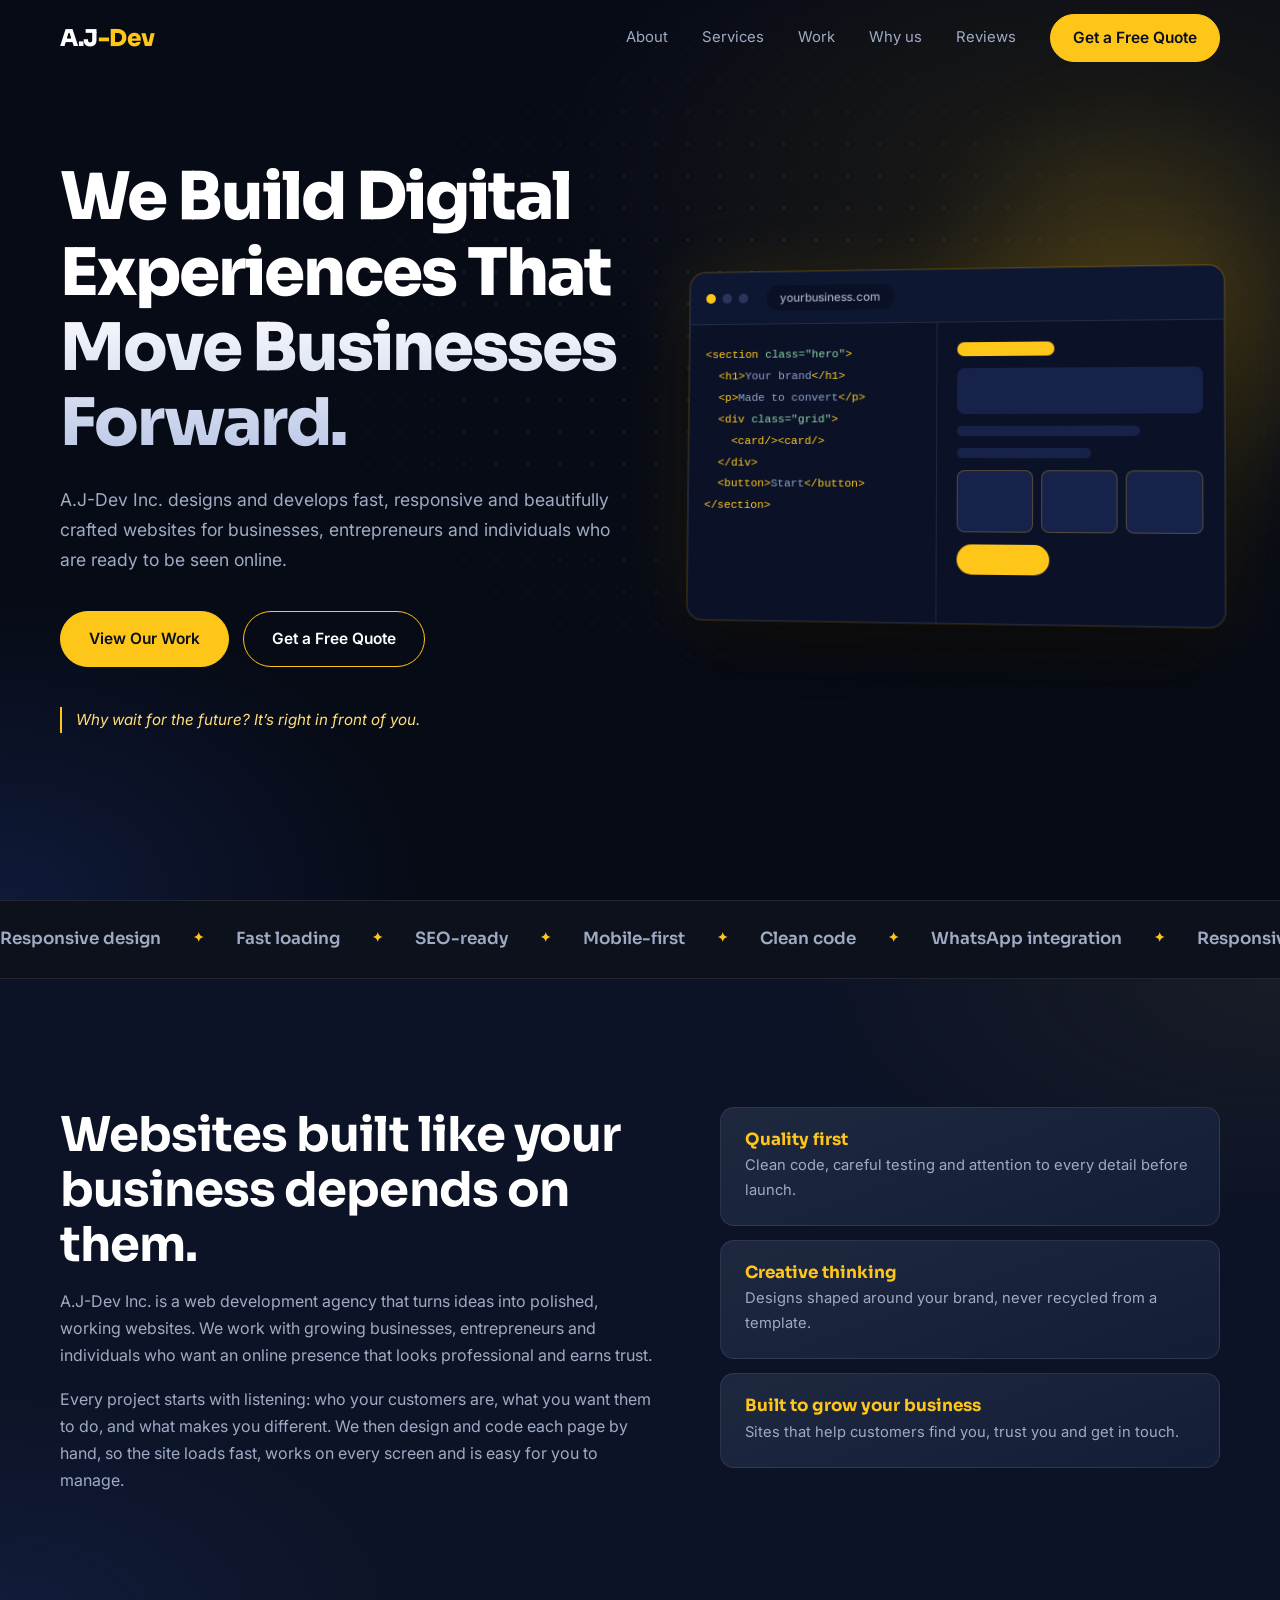
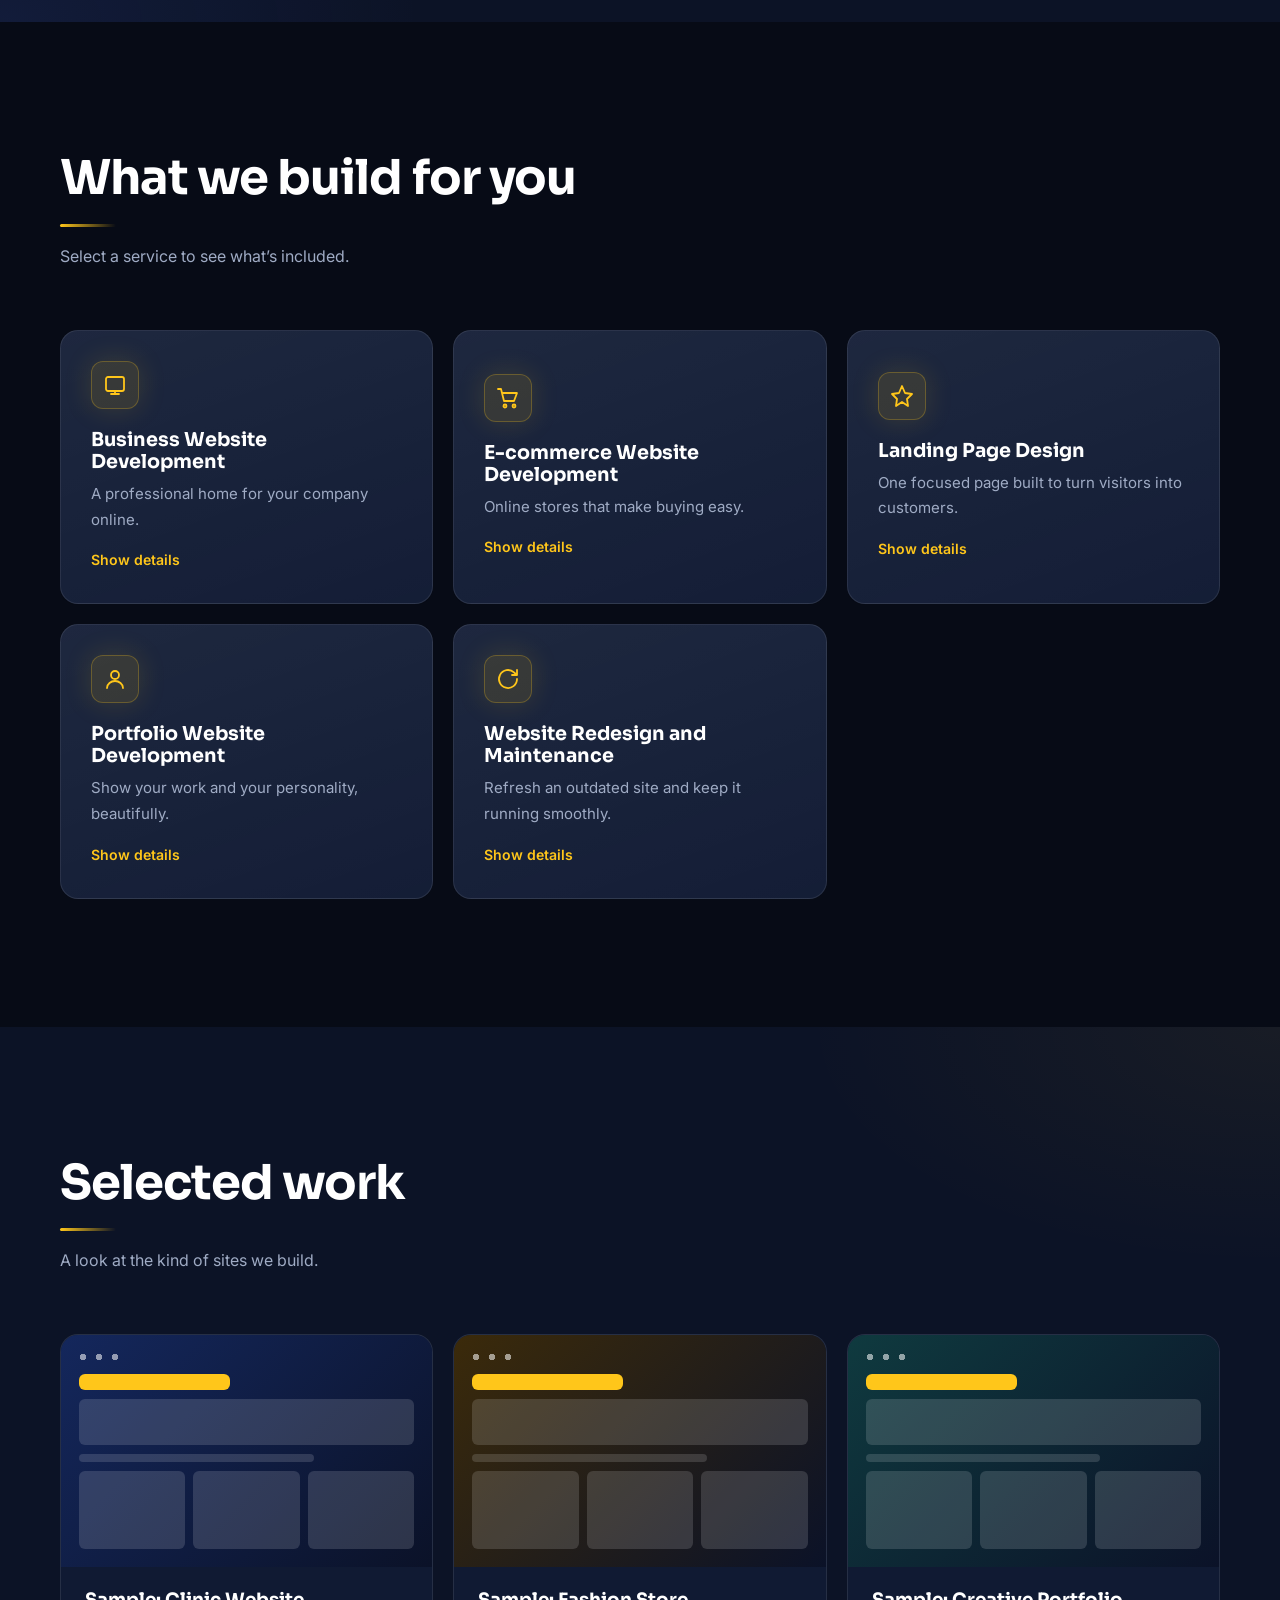
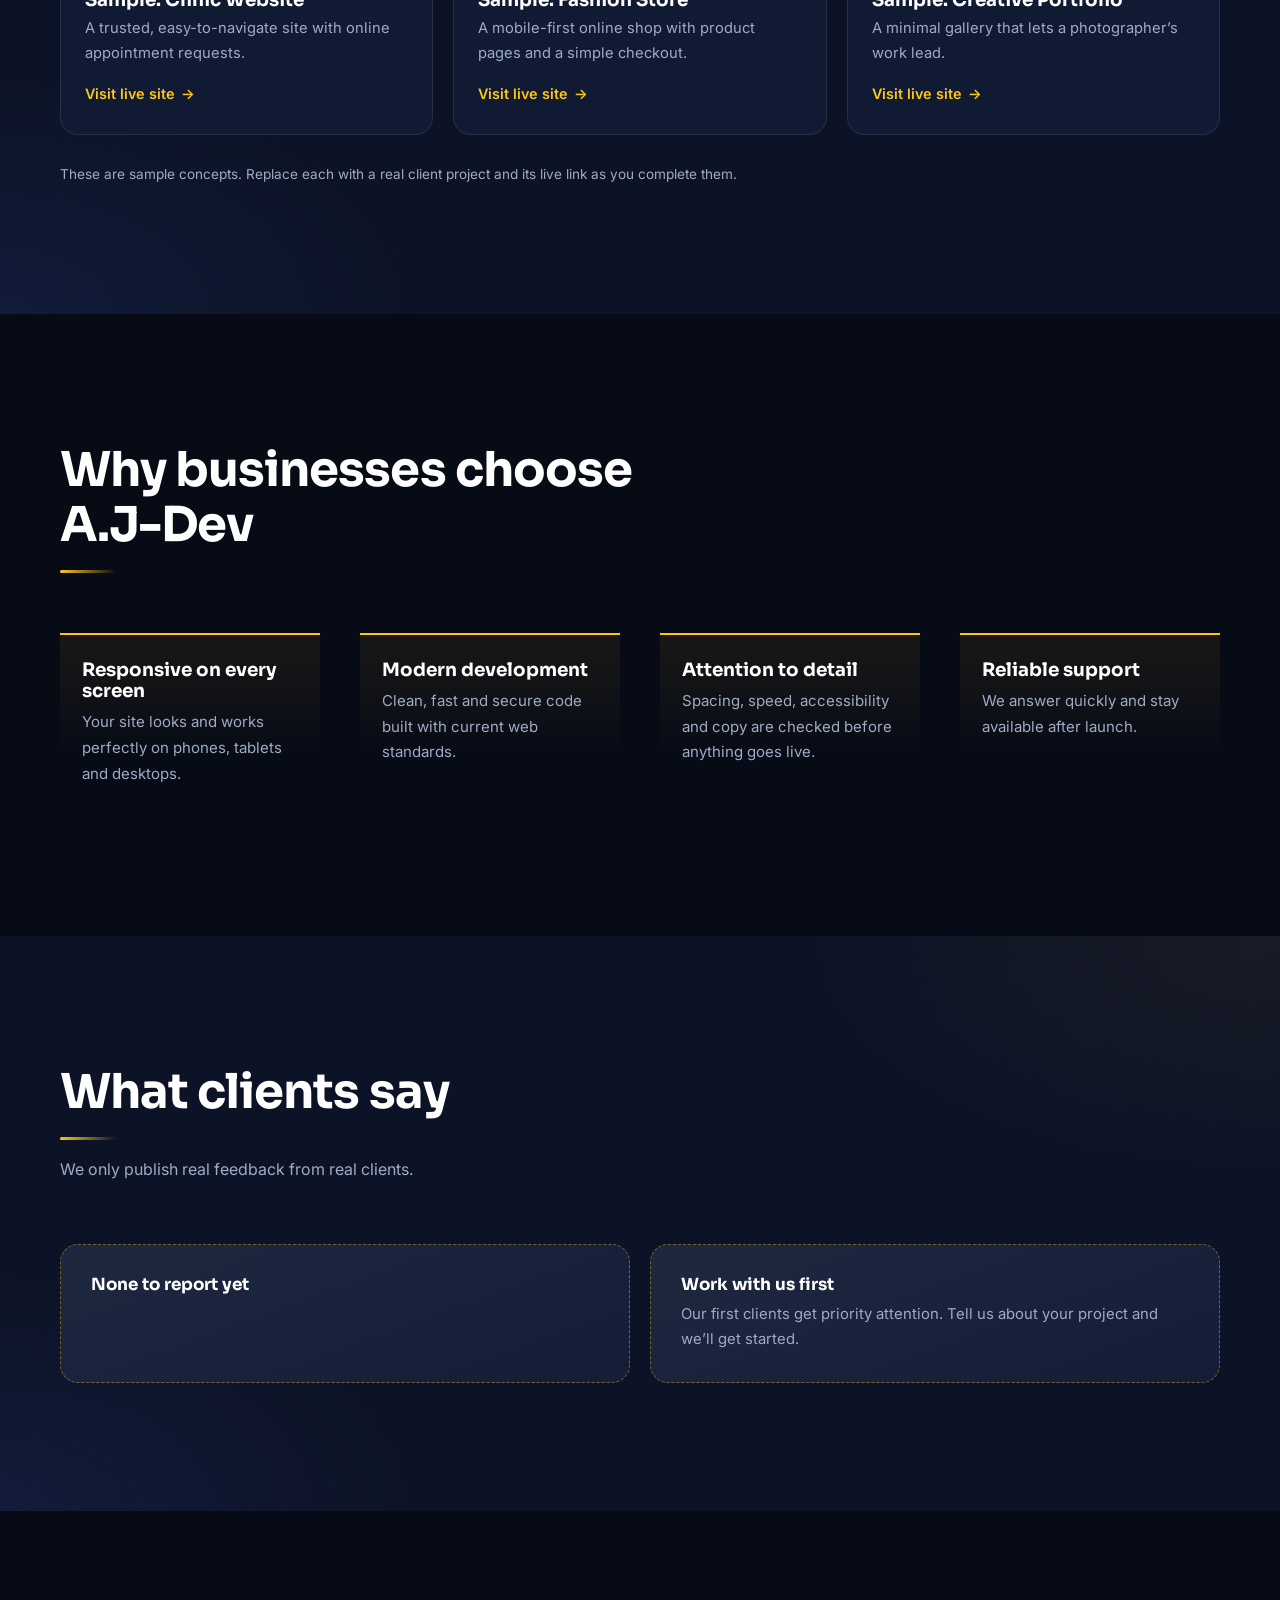
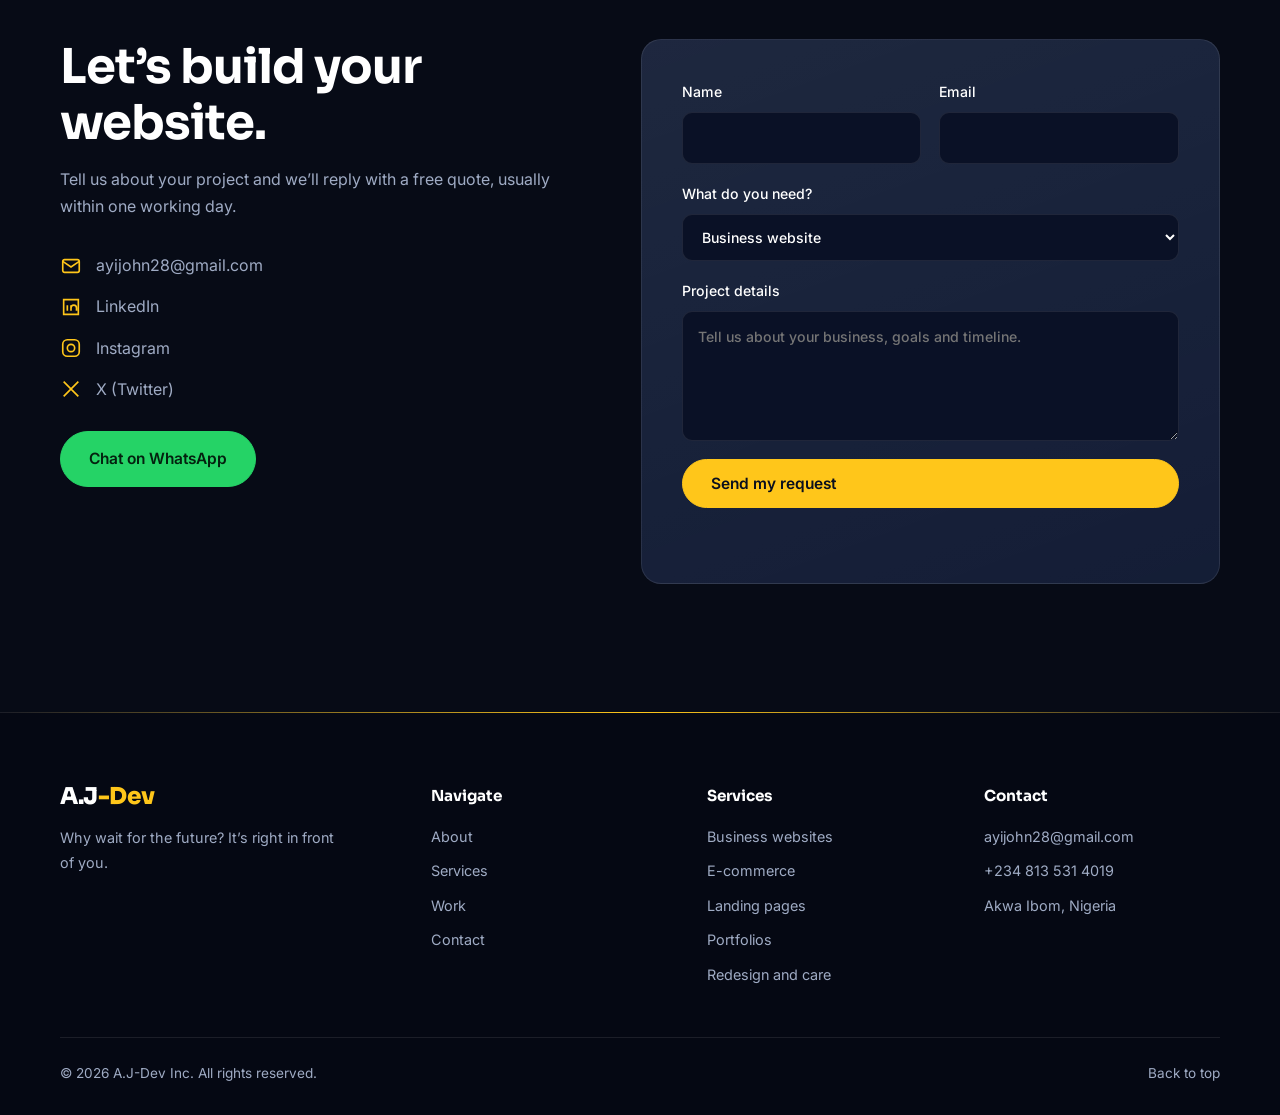
==== index.html @ 565b41f9 "Initial commit via Netlify [skip ci]" ====
<!DOCTYPE html>
<html lang="en">

<head>
  <meta charset="utf-8">
  <meta name="viewport" content="width=device-width, initial-scale=1, viewport-fit=cover">

  <!-- SEO -->
  <title>A.J-Dev Inc. | Web Development Agency for Businesses & Entrepreneurs</title>
  <meta name="description" content="A.J-Dev Inc. designs and builds responsive, fast and visually striking websites for businesses, entrepreneurs and individuals. Get a free quote today.">
  <meta name="keywords" content="web development agency, website design, e-commerce website, landing page, portfolio website, website redesign, Lagos, Nigeria">
  <meta property="og:title" content="A.J-Dev Inc. | Why wait for the future?">
  <meta property="og:description" content="Responsive, beautiful and functional websites that help businesses grow online.">
  <meta property="og:type" content="website">
  <meta name="theme-color" content="#070b16">

  <script type="application/ld+json">
  {
    "@context": "https://schema.org",
    "@type": "ProfessionalService",
    "name": "A.J-Dev Inc.",
    "description": "Web development agency building responsive websites for businesses, entrepreneurs and individuals.",
    "slogan": "Why wait for the future? It’s right in front of you."
  }
  </script>

  <!-- Fonts -->
  <link rel="preconnect" href="https://fonts.googleapis.com">
  <link rel="preconnect" href="https://fonts.gstatic.com" crossorigin>
  <link href="https://fonts.googleapis.com/css2?family=Sora:wght@400;600;700;800&family=Inter:wght@400;500;600&display=swap" rel="stylesheet">

  <!-- Your CSS file -->
  <link rel="stylesheet" href="style.css">
</head>

<body>

  <!-- ================= HEADER / NAVIGATION ================= -->
  <header id="top">
    <div class="wrap nav">
      <a href="#home" class="logo" aria-label="A.J-Dev home">A.J<span>-Dev</span></a>

      <button class="burger" id="burger" aria-label="Open menu" aria-expanded="false" aria-controls="links">
        <i></i><i></i><i></i>
      </button>

      <nav class="links" id="links" aria-label="Main">
        <a href="#about">About</a>
        <a href="#services">Services</a>
        <a href="#work">Work</a>
        <a href="#why">Why us</a>
        <a href="#reviews">Reviews</a>
        <a href="#contact" class="btn btn-gold">Get a Free Quote</a>
      </nav>
    </div>
  </header>

  <main>

    <!-- ================= HERO ================= -->
    <section class="hero" id="home">
      <div class="wrap">

        <div>
          <h1>We Build Digital Experiences That Move Businesses Forward.</h1>
          <p>A.J-Dev Inc. designs and develops fast, responsive and beautifully crafted websites for businesses, entrepreneurs and individuals who are ready to be seen online.</p>

          <div class="cta">
            <a href="#work" class="btn btn-gold">View Our Work</a>
            <a href="#contact" class="btn btn-line">Get a Free Quote</a>
          </div>

          <p class="motto">Why wait for the future? It’s right in front of you.</p>
        </div>

        <!-- Hero visual: browser window that "builds" a website -->
        <div class="win" aria-hidden="true">
          <div class="bar">
            <i></i><i></i><i></i>
            <b>yourbusiness.com</b>
          </div>

          <div class="panes">
            <div class="code">
              <div style="animation-delay:.4s"><span class="k">&lt;section</span> <span class="s">class="hero"</span><span class="k">&gt;</span></div>
              <div style="animation-delay:.9s">&nbsp;&nbsp;<span class="k">&lt;h1&gt;</span>Your brand<span class="k">&lt;/h1&gt;</span></div>
              <div style="animation-delay:1.4s">&nbsp;&nbsp;<span class="k">&lt;p&gt;</span>Made to convert<span class="k">&lt;/p&gt;</span></div>
              <div style="animation-delay:1.9s">&nbsp;&nbsp;<span class="k">&lt;div</span> <span class="s">class="grid"</span><span class="k">&gt;</span></div>
              <div style="animation-delay:2.4s">&nbsp;&nbsp;&nbsp;&nbsp;<span class="k">&lt;card/&gt;&lt;card/&gt;</span></div>
              <div style="animation-delay:2.9s">&nbsp;&nbsp;<span class="k">&lt;/div&gt;</span></div>
              <div style="animation-delay:3.4s">&nbsp;&nbsp;<span class="k">&lt;button&gt;</span>Start<span class="k">&lt;/button&gt;</span></div>
              <div style="animation-delay:3.9s"><span class="k">&lt;/section&gt;</span></div>
            </div>

            <div class="prev">
              <div class="p1" style="animation-delay:.9s"></div>
              <div class="p2" style="animation-delay:1.4s"></div>
              <div class="p3" style="animation-delay:1.9s"></div>
              <div class="p4" style="animation-delay:1.9s"></div>
              <div class="p5" style="animation-delay:2.9s"><span></span><span></span><span></span></div>
              <div class="p6" style="animation-delay:3.4s"></div>
            </div>
          </div>
        </div>

      </div>
    </section>

        <!-- ================= SCROLLING STRIP ================= -->
    <div class="strip" aria-hidden="true">
      <div class="strip-track">
        <span>Responsive design</span>
        <span>Fast loading</span>
        <span>SEO-ready</span>
        <span>Mobile-first</span>
        <span>Clean code</span>
        <span>WhatsApp integration</span>
        <!-- Same list again so the loop is seamless -->
        <span>Responsive design</span>
        <span>Fast loading</span>
        <span>SEO-ready</span>
        <span>Mobile-first</span>
        <span>Clean code</span>
        <span>WhatsApp integration</span>
      </div>
    </div>

    <!-- ================= ABOUT ================= -->
    <section class="alt" id="about">
      <div class="wrap about">

        <div class="fade">
          <h2>Websites built like your business depends on them.</h2>
          <p class="lead">A.J-Dev Inc. is a web development agency that turns ideas into polished, working websites. We work with growing businesses, entrepreneurs and individuals who want an online presence that looks professional and earns trust.</p>
          <p>Every project starts with listening: who your customers are, what you want them to do, and what makes you different. We then design and code each page by hand, so the site loads fast, works on every screen and is easy for you to manage.</p>
        </div>

        <div class="vals fade">
          <div class="val">
            <h3>Quality first</h3>
            <p>Clean code, careful testing and attention to every detail before launch.</p>
          </div>
          <div class="val">
            <h3>Creative thinking</h3>
            <p>Designs shaped around your brand, never recycled from a template.</p>
          </div>
          <div class="val">
            <h3>Built to grow your business</h3>
            <p>Sites that help customers find you, trust you and get in touch.</p>
          </div>
        </div>

      </div>
    </section>

    <!-- ================= SERVICES ================= -->
    <section id="services">
      <div class="wrap">

        <div class="head fade">
          <h2>What we build for you</h2>
          <p class="lead">Select a service to see what’s included.</p>
        </div>

        <div class="grid">

          <!-- Service 1 -->
          <button class="svc fade" aria-expanded="false">
            <div class="ico"><svg viewBox="0 0 24 24"><rect x="3" y="4" width="18" height="14" rx="2"/><path d="M8 21h8M12 18v3"/></svg></div>
            <h3>Business Website Development</h3>
            <p>A professional home for your company online.</p>
            <div class="more"><div>
              <ul>
                <li>Custom multi-page design</li>
                <li>Mobile-first, fast loading</li>
                <li>Contact forms and WhatsApp links</li>
                <li>Basic SEO setup</li>
              </ul>
            </div></div>
            <span class="tog">Show details</span>
          </button>

          <!-- Service 2 -->
          <button class="svc fade" aria-expanded="false">
            <div class="ico"><svg viewBox="0 0 24 24"><circle cx="9" cy="20" r="1.5"/><circle cx="18" cy="20" r="1.5"/><path d="M2 3h3l3 12h10l3-8H6"/></svg></div>
            <h3>E-commerce Website Development</h3>
            <p>Online stores that make buying easy.</p>
            <div class="more"><div>
              <ul>
                <li>Product catalogue and cart</li>
                <li>Secure online payments</li>
                <li>Order and stock management</li>
                <li>Built for phones first</li>
              </ul>
            </div></div>
            <span class="tog">Show details</span>
          </button>

          <!-- Service 3 -->
          <button class="svc fade" aria-expanded="false">
            <div class="ico"><svg viewBox="0 0 24 24"><path d="M12 2l3 7 7 1-5 5 1 7-6-4-6 4 1-7-5-5 7-1z"/></svg></div>
            <h3>Landing Page Design</h3>
            <p>One focused page built to turn visitors into customers.</p>
            <div class="more"><div>
              <ul>
                <li>Clear message and strong call to action</li>
                <li>Lead capture forms</li>
                <li>Quick turnaround</li>
                <li>Ideal for campaigns and launches</li>
              </ul>
            </div></div>
            <span class="tog">Show details</span>
          </button>

          <!-- Service 4 -->
          <button class="svc fade" aria-expanded="false">
            <div class="ico"><svg viewBox="0 0 24 24"><circle cx="12" cy="8" r="4"/><path d="M4 21c0-4 4-7 8-7s8 3 8 7"/></svg></div>
            <h3>Portfolio Website Development</h3>
            <p>Show your work and your personality, beautifully.</p>
            <div class="more"><div>
              <ul>
                <li>Project galleries and case studies</li>
                <li>Personal branding and style</li>
                <li>Great for creatives and professionals</li>
                <li>Easy to update</li>
              </ul>
            </div></div>
            <span class="tog">Show details</span>
          </button>

          <!-- Service 5 -->
          <button class="svc fade" aria-expanded="false">
            <div class="ico"><svg viewBox="0 0 24 24"><path d="M21 12a9 9 0 1 1-3-6.7L21 8M21 3v5h-5"/></svg></div>
            <h3>Website Redesign and Maintenance</h3>
            <p>Refresh an outdated site and keep it running smoothly.</p>
            <div class="more"><div>
              <ul>
                <li>Modern redesign of your current site</li>
                <li>Speed and security improvements</li>
                <li>Content updates and bug fixes</li>
                <li>Ongoing support plans</li>
              </ul>
            </div></div>
            <span class="tog">Show details</span>
          </button>

        </div>
      </div>
    </section>

    <!-- ================= PORTFOLIO ================= -->
    <section class="alt" id="work">
      <div class="wrap">

        <div class="head fade">
          <h2>Selected work</h2>
          <p class="lead">A look at the kind of sites we build.</p>
        </div>

        <div class="grid">

          <!-- Project 1: replace # with the live website link -->
          <a class="proj fade" href="#" target="_blank" rel="noopener">
            <div class="shot s1"><i class="t"></i><i class="h"></i><i class="l"></i><div class="r"><i></i><i></i><i></i></div></div>
            <div class="info">
              <h3>Sample: Clinic Website</h3>
              <p>A trusted, easy-to-navigate site with online appointment requests.</p>
              <span class="visit">Visit live site <span>→</span></span>
            </div>
          </a>

          <!-- Project 2 -->
          <a class="proj fade" href="#" target="_blank" rel="noopener">
            <div class="shot s2"><i class="t"></i><i class="h"></i><i class="l"></i><div class="r"><i></i><i></i><i></i></div></div>
            <div class="info">
              <h3>Sample: Fashion Store</h3>
              <p>A mobile-first online shop with product pages and a simple checkout.</p>
              <span class="visit">Visit live site <span>→</span></span>
            </div>
          </a>

          <!-- Project 3 -->
          <a class="proj fade" href="#" target="_blank" rel="noopener">
            <div class="shot s3"><i class="t"></i><i class="h"></i><i class="l"></i><div class="r"><i></i><i></i><i></i></div></div>
            <div class="info">
              <h3>Sample: Creative Portfolio</h3>
              <p>A minimal gallery that lets a photographer’s work lead.</p>
              <span class="visit">Visit live site <span>→</span></span>
            </div>
          </a>

        </div>

        <p class="note fade">These are sample concepts. Replace each with a real client project and its live link as you complete them.</p>
      </div>
    </section>

    <!-- ================= WHY CHOOSE US ================= -->
    <section id="why">
      <div class="wrap">

        <div class="head fade">
          <h2>Why businesses choose A.J-Dev</h2>
        </div>

        <div class="why">
          <div class="fade">
            <h3>Responsive on every screen</h3>
            <p>Your site looks and works perfectly on phones, tablets and desktops.</p>
          </div>
          <div class="fade">
            <h3>Modern development</h3>
            <p>Clean, fast and secure code built with current web standards.</p>
          </div>
          <div class="fade">
            <h3>Attention to detail</h3>
            <p>Spacing, speed, accessibility and copy are checked before anything goes live.</p>
          </div>
          <div class="fade">
            <h3>Reliable support</h3>
            <p>We answer quickly and stay available after launch.</p>
          </div>
        </div>

      </div>
    </section>

    <!-- ================= TESTIMONIALS ================= -->
    <section class="alt" id="reviews">
      <div class="wrap">

        <div class="head fade">
          <h2>What clients say</h2>
          <p class="lead">We only publish real feedback from real clients.</p>
        </div>

        <div class="grid">
          <!-- Replace these with real reviews when you have them -->
          <div class="rev fade">
            <h3>None to report yet</h3>
            <p></p>
          </div>
          <div class="rev fade">
            <h3>Work with us first</h3>
            <p>Our first clients get priority attention. Tell us about your project and we’ll get started.</p>
          </div>
        </div>

      </div>
    </section>

    <!-- ================= CONTACT ================= -->
    <section id="contact">
      <div class="wrap contact">

        <div class="fade">
          <h2>Let’s build your website.</h2>
          <p class="lead">Tell us about your project and we’ll reply with a free quote, usually within one working day.</p>

          <div class="ways">
            <a class="way" id="mailLink" href="#">
              <svg viewBox="0 0 24 24"><rect x="3" y="5" width="18" height="14" rx="2"/><path d="M3 7l9 6 9-6"/></svg>
              <span id="mailText"></span>
            </a>
            <!-- Replace each # with your real social media link -->
            <a class="way" href="#">
              <svg viewBox="0 0 24 24"><path d="M4 4h16v16H4zM8 10v6M8 7v.01M12 16v-6M12 13a3 3 0 0 1 6 0v3"/></svg>
              LinkedIn
            </a>
            <a class="way" href="#">
              <svg viewBox="0 0 24 24"><rect x="3" y="3" width="18" height="18" rx="5"/><circle cx="12" cy="12" r="4"/></svg>
              Instagram
            </a>
            <a class="way" href="#">
              <svg viewBox="0 0 24 24"><path d="M4 4l16 16M20 4L4 20"/></svg>
              X (Twitter)
            </a>
          </div>

          <a class="btn wa" id="waBtn" href="#" target="_blank" rel="noopener">Chat on WhatsApp</a>
        </div>

        <form id="form" class="fade" novalidate>
          <div class="two">
            <label>Name
              <input name="name" required autocomplete="name">
            </label>
            <label>Email
              <input name="email" type="email" required autocomplete="email">
            </label>
          </div>

          <label>What do you need?
            <select name="service">
              <option>Business website</option>
              <option>E-commerce website</option>
              <option>Landing page</option>
              <option>Portfolio website</option>
              <option>Redesign or maintenance</option>
              <option>Not sure yet</option>
            </select>
          </label>

          <label>Project details
            <textarea name="msg" required placeholder="Tell us about your business, goals and timeline."></textarea>
          </label>

          <!-- Hidden spam trap: leave empty -->
          <input class="hp" name="website" tabindex="-1" autocomplete="off" aria-hidden="true">

          <button class="btn btn-gold" type="submit">Send my request</button>
          <p class="fmsg" id="fmsg" role="status"></p>
        </form>

      </div>
    </section>

  </main>

  <!-- ================= FOOTER ================= -->
  <footer>
    <div class="wrap">
      <div class="fgrid">

        <div>
          <a href="#home" class="logo">A.J<span>-Dev</span></a>
          <p class="foot-tag">Why wait for the future? It’s right in front of you.</p>
        </div>

        <div>
          <h4>Navigate</h4>
          <ul>
            <li><a href="#about">About</a></li>
            <li><a href="#services">Services</a></li>
            <li><a href="#work">Work</a></li>
            <li><a href="#contact">Contact</a></li>
          </ul>
        </div>

        <div>
          <h4>Services</h4>
          <ul>
            <li>Business websites</li>
            <li>E-commerce</li>
            <li>Landing pages</li>
            <li>Portfolios</li>
            <li>Redesign and care</li>
          </ul>
        </div>

        <div>
          <h4>Contact</h4>
          <ul>
            <li id="fMail"></li>
            <li id="fPhone"></li>
            <li>Akwa Ibom, Nigeria</li>
          </ul>
        </div>

      </div>

      <div class="copy">
        <span>© <span id="yr">2026</span> A.J-Dev Inc. All rights reserved.</span>
        <a href="#top">Back to top</a>
      </div>
    </div>
  </footer>

  <!-- Your JavaScript file -->
  <script src="script.js"></script>
</body>

</html>
---- style.css ----
/* =====================================================
   A.J-DEV INC. STYLESHEET
   Sections (use Ctrl+F to jump to any of them):
   1. Variables (colors)
   2. Reset and base
   3. Layout helpers
   4. Buttons
   5. Header and navigation
   6. Hero
   7. About
   8. Services
   9. Portfolio
   10. Why choose us
   11. Testimonials
   12. Contact and form
   13. Footer
   14. Scroll fade animation
   15. Responsive (tablet and mobile)
   16. Reduced motion
   ===================================================== */


/* =====================================================
   1. VARIABLES (change colors here)
   ===================================================== */
:root {
  --bg: #070b16;
  --bg2: #0c1326;
  --card: #101a33;
  --line: rgba(255, 255, 255, 0.09);
  --text: #ffffff;
  --muted: #9fabc4;
  --gold: #ffc61a;
  --gold2: #ffdf7a;
  color-scheme: dark;
  box-sizing: border-box;
  padding-top: env(safe-area-inset-top, 0px);
  padding-bottom: env(safe-area-inset-bottom, 0px);
}


/* =====================================================
   2. RESET AND BASE
   ===================================================== */
*,
*::before,
*::after {
  box-sizing: inherit;
  margin: 0;
  padding: 0;
}

html {
  scroll-behavior: smooth;
  scroll-padding-top: calc(84px + env(safe-area-inset-top, 0px));
}

body {
  background: var(--bg);
  color: var(--text);
  font-family: Inter, system-ui, -apple-system, "Segoe UI", sans-serif;
  line-height: 1.7;
  overflow-x: hidden;
}

body::before {
  content: "";
  position: fixed;
  inset: 0 0 auto;
  height: env(safe-area-inset-top, 0px);
  background: rgba(7, 11, 22, 0.9);
  z-index: 60;
}

h1,
h2,
h3,
.logo {
  font-family: Sora, Inter, system-ui, sans-serif;
  line-height: 1.15;
}

a {
  color: inherit;
  text-decoration: none;
}

img,
svg {
  max-width: 100%;
}

:focus-visible {
  outline: 2px solid var(--gold);
  outline-offset: 3px;
  border-radius: 6px;
}


/* =====================================================
   3. LAYOUT HELPERS
   ===================================================== */
.wrap {
  width: min(1160px, 100% - 40px);
  margin-inline: auto;
}

section {
  padding: clamp(72px, 10vw, 130px) 0;
}

.alt {
  background: var(--bg2);
}

h2 {
  font-size: clamp(1.9rem, 4vw, 3rem);
  font-weight: 700;
  max-width: 18ch;
  letter-spacing: -0.02em;
}

.lead {
  color: var(--muted);
  max-width: 60ch;
  margin-top: 16px;
}

.head {
  margin-bottom: clamp(36px, 5vw, 60px);
}

.grid {
  display: grid;
  grid-template-columns: repeat(auto-fit, minmax(min(100%, 300px), 1fr));
  gap: 20px;
}
.note {
  margin-top: 28px;
  color: var(--muted);
  font-size: 0.85rem;
}


/* =====================================================
   4. BUTTONS
   ===================================================== */
.btn {
  display: inline-flex;
  align-items: center;
  gap: 8px;
  padding: 14px 28px;
  border-radius: 999px;
  font-weight: 600;
  font-size: 0.97rem;
  border: 1.5px solid var(--gold);
  cursor: pointer;
  font-family: inherit;
  transition: transform 0.25s, box-shadow 0.25s, background 0.25s, color 0.25s;
}

.btn-gold {
  background: var(--gold);
  color: #0a0f1e;
}

.btn-gold:hover {
  transform: translateY(-3px);
  box-shadow: 0 10px 30px rgba(255, 198, 26, 0.28);
}

.btn-line {
  background: transparent;
  color: var(--text);
}

.btn-line:hover {
  background: rgba(255, 198, 26, 0.1);
  transform: translateY(-3px);
}


/* =====================================================
   5. HEADER AND NAVIGATION
   ===================================================== */
header {
  position: fixed;
  top: env(safe-area-inset-top, 0px);
  left: 0;
  right: 0;
  z-index: 50;
  transition: background 0.3s, border-color 0.3s;
  border-bottom: 1px solid transparent;
}

header.scrolled {
  background: rgba(7, 11, 22, 0.9);
  backdrop-filter: blur(14px);
  border-color: var(--line);
}

.nav {
  display: flex;
  align-items: center;
  justify-content: space-between;
  height: 76px;
}

.logo {
  font-weight: 800;
  font-size: 1.45rem;
  letter-spacing: -0.02em;
}

.logo span {
  color: var(--gold);
}

.links {
  display: flex;
  gap: 34px;
  align-items: center;
}

.links a:not(.btn) {
  color: var(--muted);
  font-size: 0.93rem;
  position: relative;
  transition: color 0.2s;
}

.links a:not(.btn)::after {
  content: "";
  position: absolute;
  left: 0;
  bottom: -6px;
  height: 2px;
  width: 0;
  background: var(--gold);
  transition: width 0.3s;
}

.links a:not(.btn):hover {
  color: var(--text);
}

.links a:not(.btn):hover::after {
  width: 100%;
}

.links .btn {
  padding: 10px 22px;
}

/* Mobile menu button (hidden on desktop) */
.burger {
  display: none;
  background: none;
  border: 0;
  width: 44px;
  height: 44px;
  cursor: pointer;
}

.burger i {
  display: block;
  height: 2px;
  width: 24px;
  background: var(--text);
  margin: 6px auto;
  transition: transform 0.3s, opacity 0.3s;
}

.burger[aria-expanded="true"] i:nth-child(1) {
  transform: translateY(8px) rotate(45deg);
}

.burger[aria-expanded="true"] i:nth-child(2) {
  opacity: 0;
}

.burger[aria-expanded="true"] i:nth-child(3) {
  transform: translateY(-8px) rotate(-45deg);
}


/* =====================================================
   6. HERO
   ===================================================== */
.hero {
  min-height: 100svh;
  display: flex;
  align-items: center;
  padding-top: 120px;
  background:
    radial-gradient(900px 500px at 85% 20%, rgba(255, 198, 26, 0.09), transparent 60%),
    radial-gradient(700px 500px at 0% 100%, rgba(40, 70, 160, 0.25), transparent 60%);
}

.hero .wrap {
  display: grid;
  grid-template-columns: 1.05fr 1fr;
  gap: 56px;
  align-items: center;
}

.hero h1 {
  font-size: clamp(2.3rem, 5.4vw, 4.1rem);
  font-weight: 800;
  letter-spacing: -0.03em;
}

.hero p {
  color: var(--muted);
  font-size: 1.1rem;
  margin: 24px 0 36px;
  max-width: 50ch;
}

.cta {
  display: flex;
  gap: 14px;
  flex-wrap: wrap;
}

.hero .motto {
  margin: 40px 0 0;
  color: var(--gold2);
  font-style: italic;
  font-size: 0.95rem;
  border-left: 2px solid var(--gold);
  padding-left: 14px;
}

/* Hero visual: browser window */
.win {
  background: #0b1228;
  border: 1px solid var(--line);
  border-radius: 16px;
  box-shadow:
    0 40px 80px rgba(0, 0, 0, 0.5),
    0 0 0 1px rgba(255, 198, 26, 0.06);
  overflow: hidden;
  transform: perspective(1200px) rotateY(-6deg) rotateX(2deg);
  transition: transform 0.6s;
}

.win:hover {
  transform: perspective(1200px) rotateY(0) rotateX(0);
}

.bar {
  display: flex;
  gap: 7px;
  align-items: center;
  padding: 13px 16px;
  border-bottom: 1px solid var(--line);
  background: #0e1731;
}

.bar i {
  width: 10px;
  height: 10px;
  border-radius: 50%;
  background: #2a3558;
}

.bar i:first-child {
  background: var(--gold);
}

.bar b {
  margin-left: 12px;
  font-weight: 500;
  font-size: 0.74rem;
  color: var(--muted);
  background: #0a1126;
  padding: 3px 14px;
  border-radius: 999px;
}

.panes {
  display: grid;
  grid-template-columns: 1fr 1.1fr;
  min-height: 300px;
}

/* Left pane: code lines */
.code {
  padding: 20px 16px;
  font: 0.72rem/1.9 ui-monospace, Menlo, Consolas, monospace;
  color: #8ea0c8;
  border-right: 1px solid var(--line);
}

.code div {
  opacity: 0;
  transform: translateX(-8px);
  animation: in 0.5s forwards;
  white-space: nowrap;
}

.code .k {
  color: var(--gold);
}

.code .s {
  color: #8fd3a6;
}

/* Right pane: the website being "built" */
.prev {
  padding: 20px;
  display: flex;
  flex-direction: column;
  gap: 12px;
}

.prev div {
  border-radius: 8px;
  background: #16224a;
  opacity: 0;
  transform: translateY(10px);
  animation: in 0.6s forwards;
}

.p1 {
  height: 14px;
  width: 40%;
  background: var(--gold) !important;
}

.p2 {
  height: 46px;
}

.p3 {
  height: 10px;
  width: 75%;
}

.p4 {
  height: 10px;
  width: 55%;
}

.p5 {
  display: grid;
  grid-template-columns: 1fr 1fr 1fr;
  gap: 8px;
  background: none !important;
  height: 62px;
}

.p5 span {
  background: #16224a;
  border-radius: 8px;
  border: 1px solid rgba(255, 198, 26, 0.25);
}

.p6 {
  height: 30px;
  width: 38%;
  background: var(--gold) !important;
  border-radius: 999px !important;
}

@keyframes in {
  to {
    opacity: 1;
    transform: none;
  }
}


/* =====================================================
   7. ABOUT
   ===================================================== */
.about {
  display: grid;
  grid-template-columns: 1.2fr 1fr;
  gap: 60px;
  align-items: start;
}

.about p {
  color: var(--muted);
}

.about p + p {
  margin-top: 16px;
}

.vals {
  display: grid;
  gap: 14px;
}

.val {
  border: 1px solid var(--line);
  border-radius: 14px;
  padding: 22px 24px;
  background: var(--card);
  transition: border-color 0.3s, transform 0.3s;
}

.val:hover {
  border-color: rgba(255, 198, 26, 0.5);
  transform: translateX(6px);
}

.val h3 {
  font-size: 1.05rem;
  margin-bottom: 4px;
  color: var(--gold);
}

.val p {
  font-size: 0.92rem;
}


/* =====================================================
   8. SERVICES
   ===================================================== */
.svc {
  background: var(--card);
  border: 1px solid var(--line);
  border-radius: 18px;
  padding: 30px;
  cursor: pointer;
  text-align: left;
  color: inherit;
  font: inherit;
  transition: border-color 0.3s, transform 0.3s, box-shadow 0.3s;
}

.svc:hover {
  transform: translateY(-6px);
  border-color: rgba(255, 198, 26, 0.55);
  box-shadow: 0 20px 50px rgba(0, 0, 0, 0.35);
}

.ico {
  width: 48px;
  height: 48px;
  border-radius: 12px;
  background: rgba(255, 198, 26, 0.12);
  display: grid;
  place-items: center;
  margin-bottom: 20px;
}

.ico svg {
  width: 24px;
  height: 24px;
  stroke: var(--gold);
  fill: none;
  stroke-width: 1.8;
  stroke-linecap: round;
  stroke-linejoin: round;
}

.svc h3 {
  font-size: 1.2rem;
  margin-bottom: 8px;
}

.svc p {
  color: var(--muted);
  font-size: 0.94rem;
}

/* Expandable details */
.more {
  display: grid;
  grid-template-rows: 0fr;
  transition: grid-template-rows 0.4s;
}

.more > div {
  overflow: hidden;
}

.more ul {
  list-style: none;
  margin-top: 16px;
  padding-top: 16px;
  border-top: 1px solid var(--line);
  color: var(--text);
  font-size: 0.9rem;
}

.more li {
  padding: 3px 0 3px 22px;
  position: relative;
}

.more li::before {
  content: "✓";
  position: absolute;
  left: 0;
  color: var(--gold);
}

.svc[aria-expanded="true"] .more {
  grid-template-rows: 1fr;
}

.tog {
  display: inline-block;
  margin-top: 16px;
  color: var(--gold);
  font-size: 0.88rem;
  font-weight: 600;
}


/* =====================================================
   9. PORTFOLIO
   ===================================================== */
.proj {
  position: relative;
  border-radius: 18px;
  overflow: hidden;
  border: 1px solid var(--line);
  background: var(--card);
  display: block;
  transition: transform 0.4s, border-color 0.3s;
}

.proj:hover {
  transform: translateY(-6px);
  border-color: rgba(255, 198, 26, 0.55);
}

/* Project preview picture (replace with an <img> when you have screenshots) */
.shot {
  aspect-ratio: 16 / 10;
  padding: 18px;
  display: flex;
  flex-direction: column;
  gap: 9px;
  transition: transform 0.6s;
}

.proj:hover .shot {
  transform: scale(1.04);
}

.shot i {
  display: block;
  border-radius: 6px;
  background: rgba(255, 255, 255, 0.14);
}

.shot .t {
  height: 16px;
  width: 45%;
  background: var(--gold);
}

.shot .h {
  height: 46px;
}

.shot .l {
  height: 8px;
  width: 70%;
}

.shot .r {
  display: grid;
  grid-template-columns: repeat(3, 1fr);
  gap: 8px;
  flex: 1;
}

.shot .r i {
  height: auto;
}

/* Preview background colors */
.s1 {
  background: linear-gradient(135deg, #14275c, #0b1228);
}

.s2 {
  background: linear-gradient(135deg, #3b2a0a, #0b1228);
}

.s3 {
  background: linear-gradient(135deg, #0f3a3f, #0b1228);
}

.info {
  padding: 22px 24px 26px;
}

.info h3 {
  font-size: 1.15rem;
}

.info p {
  color: var(--muted);
  font-size: 0.92rem;
  margin: 6px 0 14px;
}

.visit {
  color: var(--gold);
  font-weight: 600;
  font-size: 0.9rem;
  display: inline-flex;
  gap: 6px;
  transition: gap 0.25s;
}

.proj:hover .visit {
  gap: 12px;
}


/* =====================================================
   10. WHY CHOOSE US
   ===================================================== */
.why {
  display: grid;
  grid-template-columns: repeat(auto-fit, minmax(min(100%, 250px), 1fr));
  gap: 36px 40px;
}

.why > div {
  border-top: 2px solid var(--gold);
  padding-top: 20px;
}

.why h3 {
  font-size: 1.15rem;
  margin-bottom: 8px;
}

.why p {
  color: var(--muted);
  font-size: 0.94rem;
}


/* =====================================================
   11. TESTIMONIALS
   ===================================================== */
.rev {
  border: 1px dashed rgba(255, 198, 26, 0.4);
  border-radius: 18px;
  padding: 30px;
  background: rgba(255, 198, 26, 0.03);
}

.rev h3 {
  font-size: 1.05rem;
  margin-bottom: 8px;
}

.rev p {
  color: var(--muted);
  font-size: 0.93rem;
}


/* =====================================================
   12. CONTACT AND FORM
   ===================================================== */
.contact {
  display: grid;
  grid-template-columns: 1fr 1.15fr;
  gap: clamp(36px, 6vw, 80px);
}

.ways {
  margin-top: 32px;
  display: grid;
  gap: 14px;
}

.way {
  display: flex;
  gap: 14px;
  align-items: center;
  color: var(--muted);
  transition: color 0.2s;
}

.way:hover {
  color: var(--gold);
}

.way svg {
  width: 22px;
  height: 22px;
  stroke: var(--gold);
  fill: none;
  stroke-width: 1.8;
  flex: none;
}

.wa {
  margin-top: 28px;
  background: #25d366;
  border-color: #25d366;
  color: #04210f;
}

.wa:hover {
  transform: translateY(-3px);
  box-shadow: 0 10px 30px rgba(37, 211, 102, 0.3);
}

form {
  background: var(--card);
  border: 1px solid var(--line);
  border-radius: 20px;
  padding: clamp(24px, 4vw, 40px);
  display: grid;
  gap: 18px;
}

label {
  font-size: 0.88rem;
  font-weight: 500;
  display: grid;
  gap: 8px;
}

input,
select,
textarea {
  width: 100%;
  background: #0a1126;
  border: 1px solid var(--line);
  border-radius: 10px;
  padding: 13px 15px;
  color: var(--text);
  font: inherit;
  transition: border-color 0.2s, box-shadow 0.2s;
}

input:focus,
select:focus,
textarea:focus {
  outline: none;
  border-color: var(--gold);
  box-shadow: 0 0 0 3px rgba(255, 198, 26, 0.18);
}

textarea {
  min-height: 130px;
  resize: vertical;
}

.two {
  display: grid;
  grid-template-columns: 1fr 1fr;
  gap: 18px;
}

.fmsg {
  font-size: 0.88rem;
  color: var(--gold2);
  min-height: 1.2em;
}

/* Hidden spam trap field */
.hp {
  position: absolute;
  left: -9999px;
}


/* =====================================================
   13. FOOTER
   ===================================================== */
footer {
  border-top: 1px solid var(--line);
  padding: 70px 0 30px;
  background: #050813;
}

.fgrid {
  display: grid;
  grid-template-columns: 1.4fr 1fr 1fr 1fr;
  gap: 40px;
}

footer h4 {
  font-family: Sora, sans-serif;
  font-size: 0.95rem;
  margin-bottom: 16px;
}

footer ul {
  list-style: none;
  display: grid;
  gap: 10px;
}

footer li,
footer p {
  color: var(--muted);
  font-size: 0.9rem;
}

footer a:hover {
  color: var(--gold);
}

.foot-tag {
  margin-top: 14px;
  max-width: 32ch;
}

.copy {
  margin-top: 50px;
  padding-top: 24px;
  border-top: 1px solid var(--line);
  color: var(--muted);
  font-size: 0.85rem;
  display: flex;
  justify-content: space-between;
  gap: 12px;
  flex-wrap: wrap;
}


/* =====================================================
   14. SCROLL FADE ANIMATION
   .fade  = hidden below
   .on    = visible
   .up    = faded out above the screen
   ===================================================== */
.fade {
  opacity: 0;
  transform: translateY(34px);
  transition: opacity 0.8s ease, transform 0.8s ease;
}

.fade.on {
  opacity: 1;
  transform: none;
}

.fade.up {
  opacity: 0;
  transform: translateY(-26px);
}


/* =====================================================
   15. RESPONSIVE
   ===================================================== */

/* =====================================================
   15. RESPONSIVE
   ===================================================== */

/* Tablet and below */
@media (max-width: 900px) {

  section {
    padding: 80px 0;
  }

  .hero {
    min-height: auto;
    padding-top: 130px;
    padding-bottom: 80px;
  }

  .hero .wrap,
  .about,
  .contact {
    grid-template-columns: 1fr;
    gap: 48px;
  }

  .win {
    transform: none;
  }

  .fgrid {
    grid-template-columns: 1fr 1fr;
    gap: 40px 32px;
  }

  .burger {
    display: block;
  }

  /* Mobile menu panel */
  .links {
    position: fixed;
    inset: calc(76px + env(safe-area-inset-top, 0px)) 0 0 0;
    background: rgba(7, 11, 22, 0.98);
    flex-direction: column;
    justify-content: center;
    gap: 30px;
    overflow-y: auto;
    opacity: 0;
    pointer-events: none;
    transform: translateY(-10px);
    transition: opacity 0.3s, transform 0.3s;
  }

  .links.open {
    opacity: 1;
    pointer-events: auto;
    transform: none;
  }

  .links a:not(.btn) {
    font-size: 1.35rem;
    color: var(--text);
  }

  .links .btn {
    padding: 14px 32px;
  }
}


/* Phones */
@media (max-width: 600px) {

  /* Spacing */
  section {
    padding: 64px 0;
  }

  .head {
    margin-bottom: 32px;
  }

  /* Headings and text */
  h2 {
    font-size: 1.85rem;
    max-width: none;
  }

  .hero h1 {
    font-size: 2.25rem;
    line-height: 1.15;
  }

  .hero p {
    font-size: 1.02rem;
    margin: 20px 0 28px;
  }

  .hero .motto {
    margin-top: 32px;
  }

  /* Full-width, easy-to-tap buttons */
  .cta {
    flex-direction: column;
  }

  .cta .btn,
  .wa {
    width: 100%;
    justify-content: center;
    padding: 16px 24px;
  }

  /* Hero visual */
  .panes {
    grid-template-columns: 1fr;
    min-height: 0;
  }

  .code {
    display: none;
  }

  .prev {
    padding: 22px;
    gap: 14px;
  }

  .p2 {
    height: 60px;
  }

  .p5 {
    height: 72px;
  }

  /* Cards: more breathing room inside */
  .about,
  .contact {
    gap: 40px;
  }

  .val {
    padding: 20px;
  }

  .svc {
    padding: 26px 22px;
  }

  .info {
    padding: 20px;
  }

  .why {
    gap: 32px;
  }

  .rev {
    padding: 26px 22px;
  }

  /* Form */
  form {
    padding: 24px 20px;
  }

  .two {
    grid-template-columns: 1fr;
  }

  /* 16px stops iPhones from zooming in when you tap a field */
  input,
  select,
  textarea {
    font-size: 16px;
  }

  /* Footer */
  footer {
    padding: 56px 0 28px;
  }

  .fgrid {
    grid-template-columns: 1fr;
    gap: 36px;
  }

  .copy {
    flex-direction: column;
  }
}


/* Very small phones */
@media (max-width: 380px) {

  .logo {
    font-size: 1.3rem;
  }

  .hero h1 {
    font-size: 1.95rem;
  }

  h2 {
    font-size: 1.65rem;
  }

  .btn {
    padding: 14px 20px;
  }
}

/* =====================================================
   17. PREMIUM POLISH
   (glow, glass cards, scrolling strip, extra detail)
   ===================================================== */

/* ---------- Page details ---------- */
::selection {
  background: var(--gold);
  color: #0a0f1e;
}

html {
  scrollbar-color: #2a3558 var(--bg);
}


/* ---------- Hero: grid pattern + glowing orbs ---------- */
.hero {
  position: relative;
  overflow: hidden;
}

/* Dotted grid that fades out toward the edges */
.hero::before {
  content: "";
  position: absolute;
  inset: 0;
  background-image: radial-gradient(rgba(255, 255, 255, 0.12) 1px, transparent 1px);
  background-size: 32px 32px;
  -webkit-mask-image: radial-gradient(ellipse at 60% 40%, #000 10%, transparent 70%);
  mask-image: radial-gradient(ellipse at 60% 40%, #000 10%, transparent 70%);
  pointer-events: none;
}

/* Slowly floating gold glow */
.hero::after {
  content: "";
  position: absolute;
  width: 520px;
  height: 520px;
  right: -120px;
  top: 8%;
  border-radius: 50%;
  background: radial-gradient(circle, rgba(255, 198, 26, 0.22), transparent 65%);
  filter: blur(40px);
  animation: float 9s ease-in-out infinite;
  pointer-events: none;
}

.hero .wrap {
  position: relative;
  z-index: 1;
}

@keyframes float {
  0%, 100% { transform: translate(0, 0); }
  50% { transform: translate(-40px, 30px); }
}

/* Headline fades from white to soft blue-grey */
.hero h1 {
  background: linear-gradient(180deg, #ffffff 45%, #b9c6e6);
  -webkit-background-clip: text;
  background-clip: text;
  -webkit-text-fill-color: transparent;
}

/* Hero browser window: floats and glows */
.win {
  animation: bob 6s ease-in-out infinite;
  box-shadow:
    0 40px 80px rgba(0, 0, 0, 0.55),
    0 0 80px rgba(255, 198, 26, 0.12),
    0 0 0 1px rgba(255, 198, 26, 0.18);
}

@keyframes bob {
  0%, 100% { translate: 0 0; }
  50% { translate: 0 -12px; }
}


/* ---------- Buttons: shine sweep ---------- */
.btn {
  position: relative;
  overflow: hidden;
}

.btn-gold::after {
  content: "";
  position: absolute;
  top: 0;
  left: -80%;
  width: 50%;
  height: 100%;
  background: linear-gradient(100deg, transparent, rgba(255, 255, 255, 0.55), transparent);
  transform: skewX(-20deg);
  transition: left 0.7s;
}

.btn-gold:hover::after {
  left: 130%;
}


/* ---------- Scrolling strip ---------- */
.strip {
  overflow: hidden;
  padding: 24px 0;
  border-block: 1px solid var(--line);
  background: rgba(255, 255, 255, 0.025);
}

.strip-track {
  display: flex;
  width: max-content;
  animation: scroll 32s linear infinite;
}

.strip span {
  display: flex;
  align-items: center;
  gap: 32px;
  padding-right: 32px;
  white-space: nowrap;
  font-family: Sora, sans-serif;
  font-weight: 600;
  font-size: 1.05rem;
  color: var(--muted);
}

.strip span::after {
  content: "✦";
  color: var(--gold);
  font-size: 0.8rem;
}

@keyframes scroll {
  to { transform: translateX(-50%); }
}


/* ---------- Sections: subtle glow on alternating backgrounds ---------- */
.alt {
  background:
    radial-gradient(800px 400px at 100% 0%, rgba(255, 198, 26, 0.05), transparent 60%),
    radial-gradient(700px 400px at 0% 100%, rgba(60, 90, 200, 0.12), transparent 60%),
    var(--bg2);
}

/* Short gold bar under section headings */
.head h2::after {
  content: "";
  display: block;
  width: 56px;
  height: 3px;
  margin-top: 18px;
  border-radius: 3px;
  background: linear-gradient(90deg, var(--gold), transparent);
}


/* ---------- Glass-style cards ---------- */
.svc,
.val,
.rev,
form {
  background:
    linear-gradient(160deg, rgba(255, 255, 255, 0.06), rgba(255, 255, 255, 0.015)),
    var(--card);
  backdrop-filter: blur(6px);
}

/* Gold line that appears across the top of service cards */
.svc {
  position: relative;
  overflow: hidden;
}

.svc::before {
  content: "";
  position: absolute;
  top: 0;
  left: 0;
  right: 0;
  height: 2px;
  background: linear-gradient(90deg, transparent, var(--gold), transparent);
  opacity: 0;
  transition: opacity 0.3s;
}

.svc:hover::before,
.svc[aria-expanded="true"]::before {
  opacity: 1;
}

/* Glowing icon boxes */
.ico {
  border: 1px solid rgba(255, 198, 26, 0.25);
  box-shadow: 0 0 28px rgba(255, 198, 26, 0.15);
  transition: transform 0.3s, box-shadow 0.3s;
}

.svc:hover .ico {
  transform: scale(1.08) rotate(-4deg);
  box-shadow: 0 0 36px rgba(255, 198, 26, 0.35);
}


/* ---------- Portfolio previews: add a browser bar ---------- */
.shot::before {
  content: "";
  display: block;
  flex: none;
  width: 48px;
  height: 8px;
  margin-bottom: 4px;
  background: radial-gradient(circle at 4px 4px, rgba(255, 255, 255, 0.55) 3px, transparent 3.5px) 0 0 / 16px 8px repeat-x;
}

.proj:hover {
  box-shadow: 0 24px 60px rgba(0, 0, 0, 0.45), 0 0 40px rgba(255, 198, 26, 0.12);
}


/* ---------- Why choose us: lift on hover ---------- */
.why > div {
  padding: 24px 22px 22px;
  border-radius: 0 0 14px 14px;
  background: linear-gradient(180deg, rgba(255, 198, 26, 0.07), transparent 70%);
  transition: transform 0.3s;
}

.why > div:hover {
  transform: translateY(-6px);
}


/* ---------- Footer: gold line on top ---------- */
footer {
  position: relative;
}

footer::before {
  content: "";
  position: absolute;
  top: -1px;
  left: 0;
  right: 0;
  height: 1px;
  background: linear-gradient(90deg, transparent, var(--gold), transparent);
}


/* ---------- Phones: smaller glow so nothing overflows ---------- */
@media (max-width: 600px) {

  .hero::after {
    width: 320px;
    height: 320px;
    right: -140px;
  }

  .strip span {
    font-size: 0.95rem;
  }
}


/* ---------- Respect "reduce motion" ---------- */
@media (prefers-reduced-motion: reduce) {

  .hero::after,
  .win,
  .strip-track {
    animation: none;
  }
}
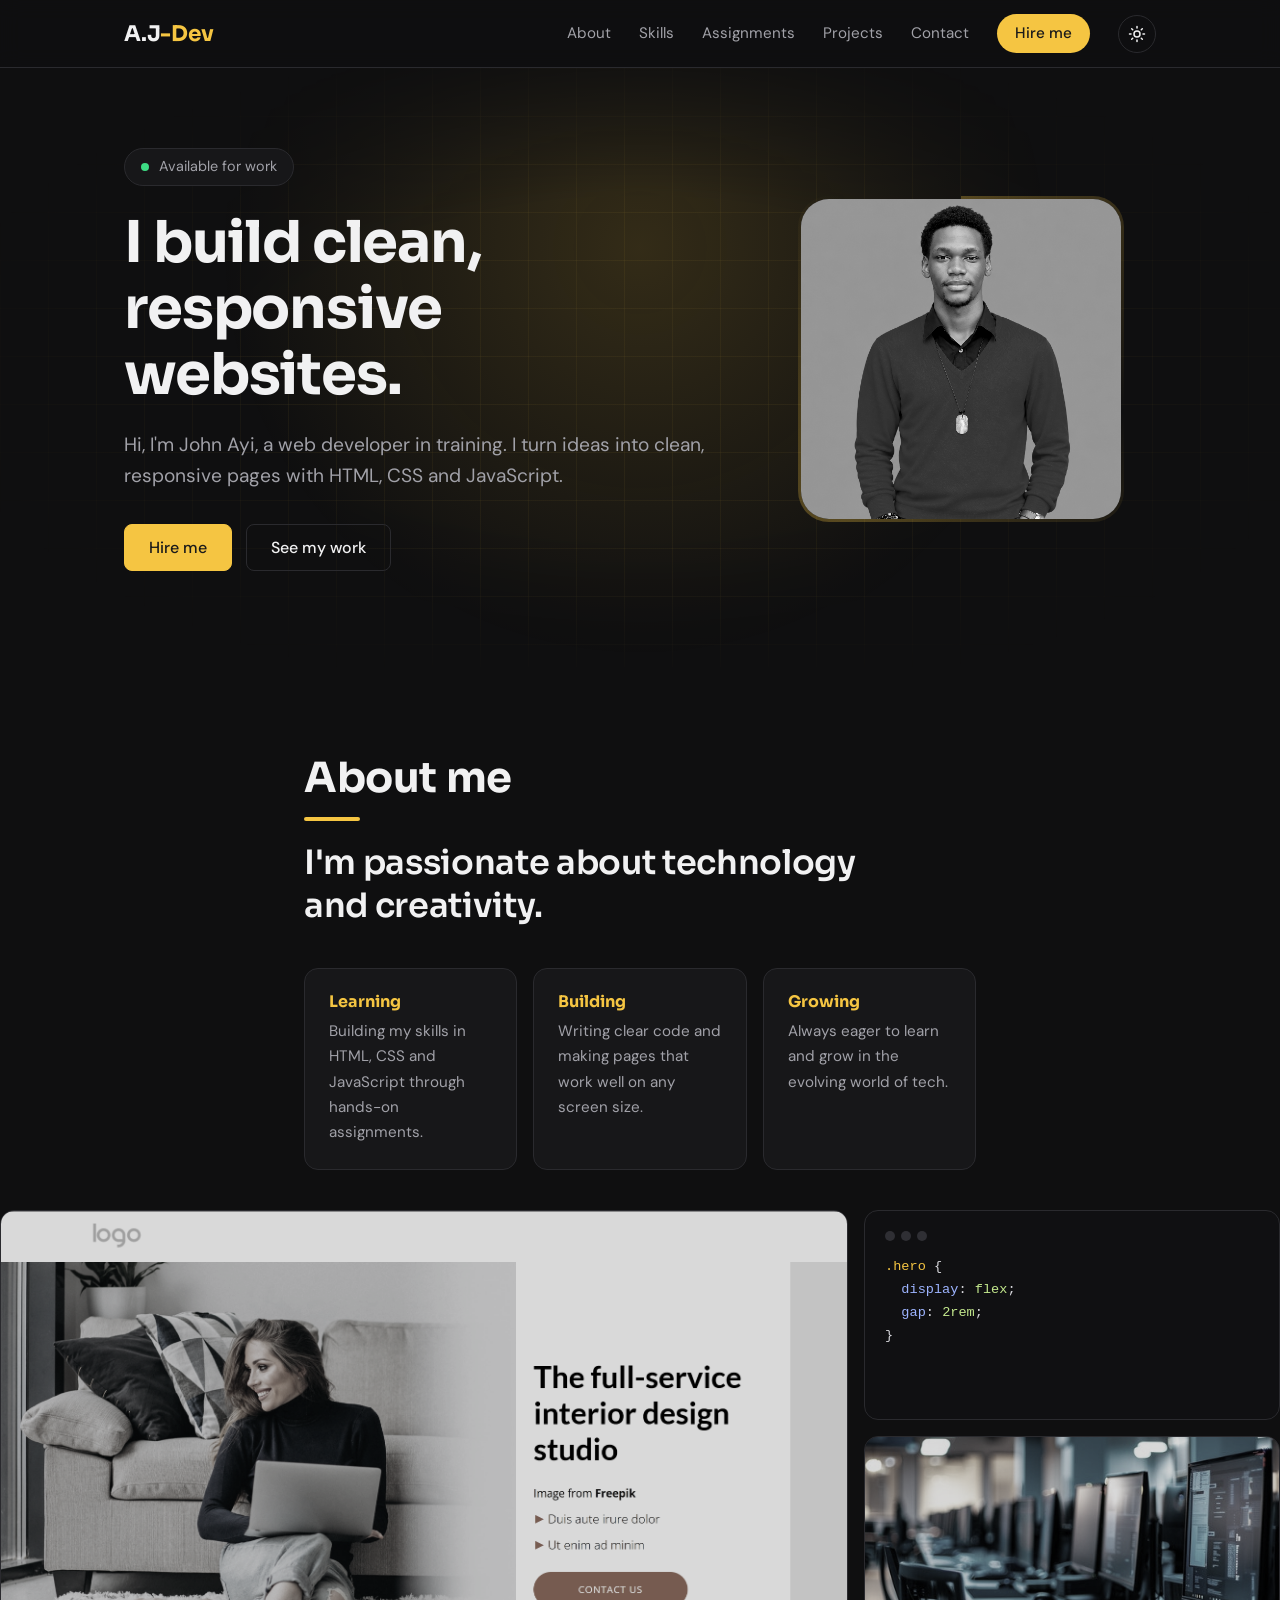
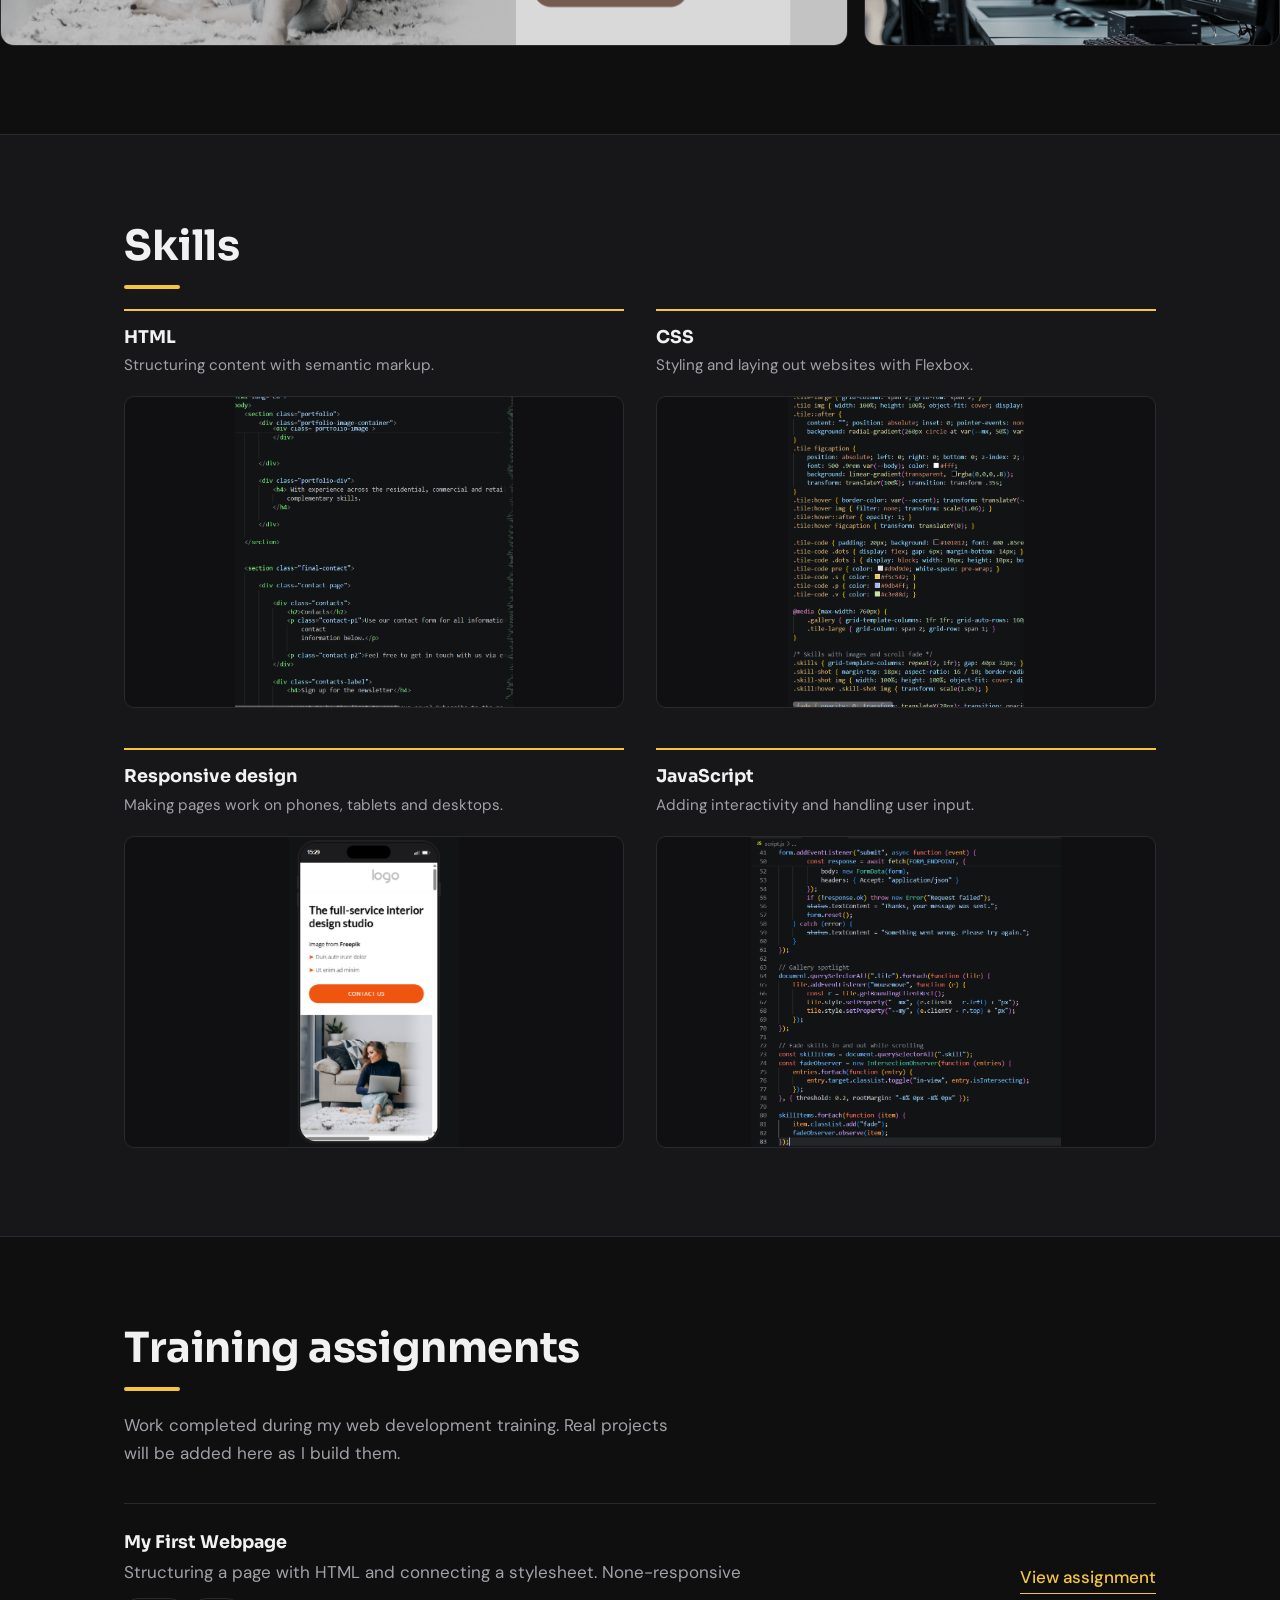
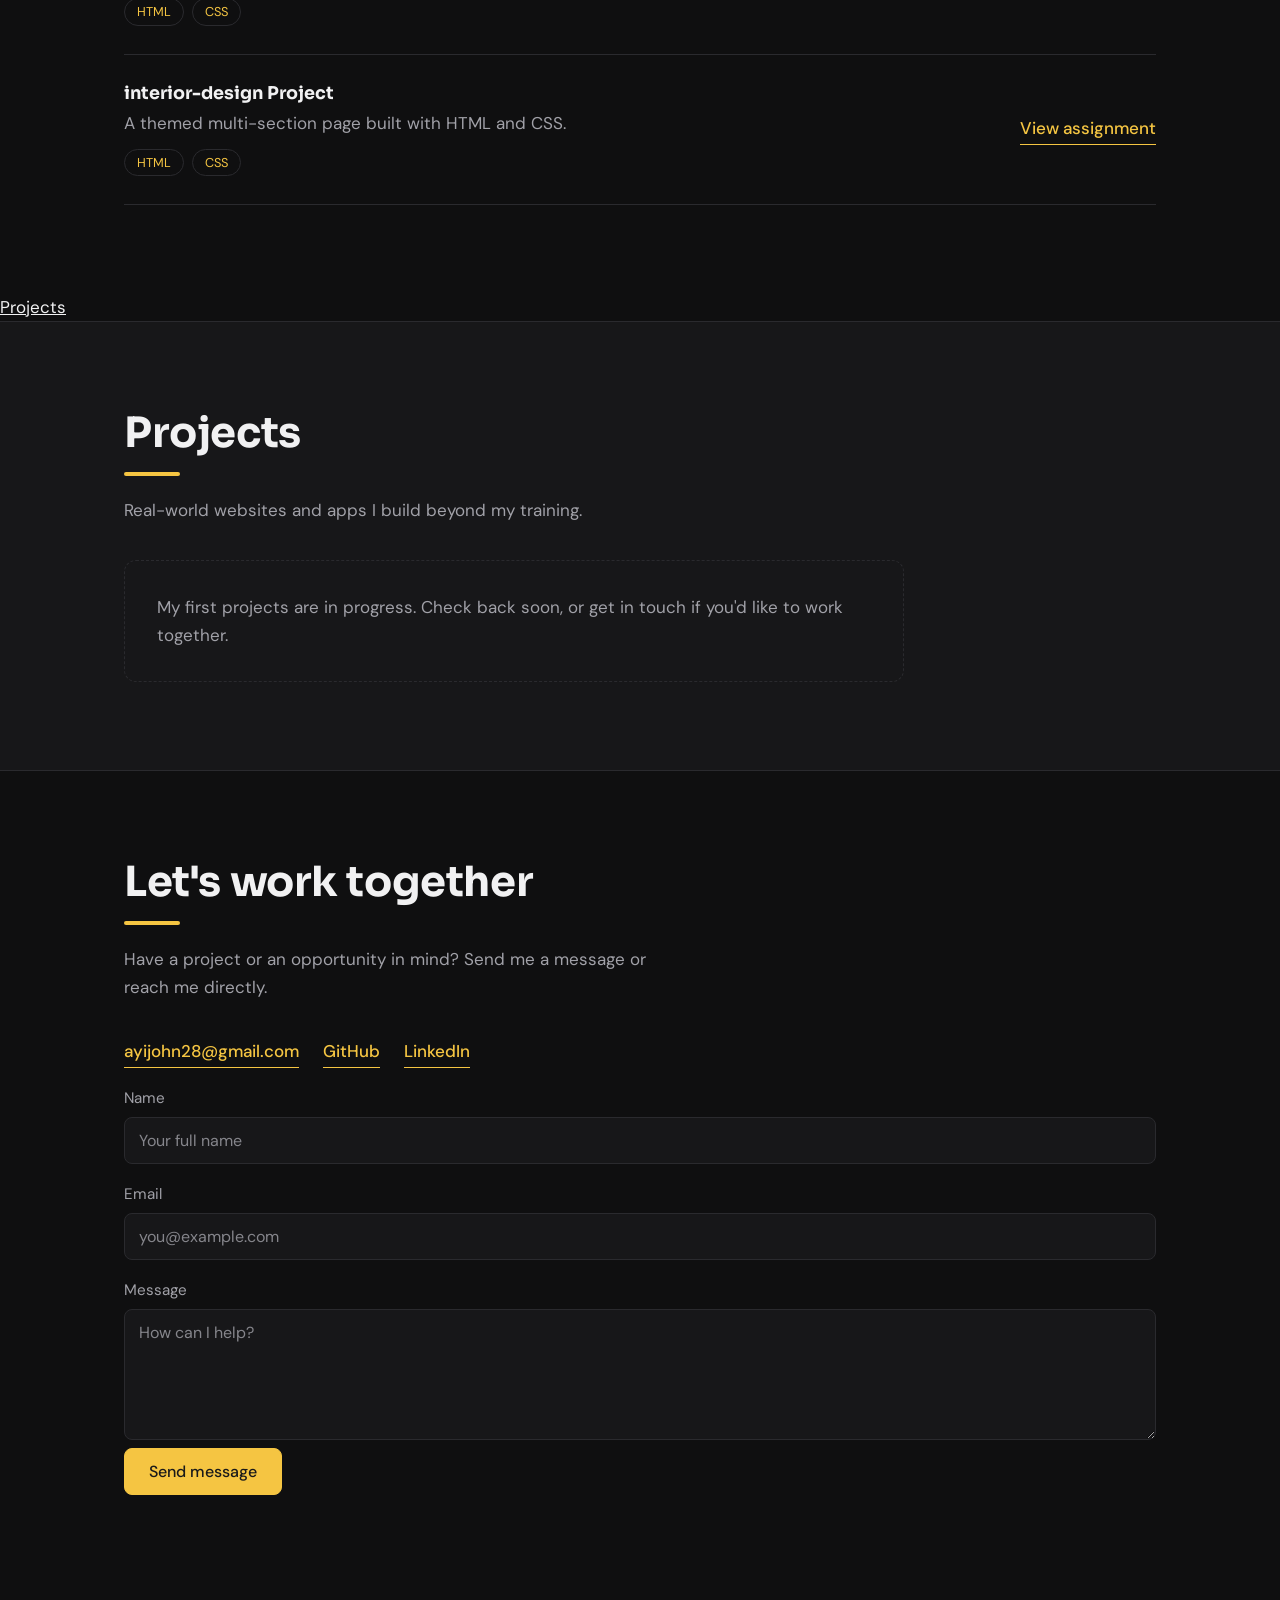
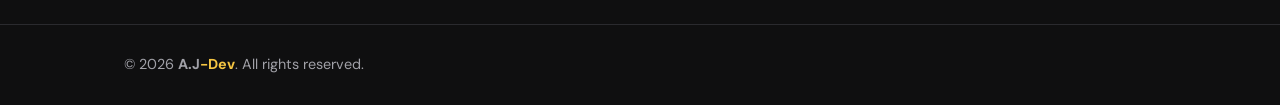
==== commit 8fce3fb8: "Add files via upload" ====
--- a/index.html
+++ b/index.html
@@ -1,474 +1,364 @@
+<!-- <!DOCTYPE html>
+<html lang="en">
+<head>
+    <meta charset="UTF-8">
+    <meta name="viewport" content="width=device-width, initial-scale=1.0">
+    <title>My Portfolio</title>
+    <link rel="stylesheet" href="style.css">
+    
+</head>
+<body>
+   <button id="menu-toggle" aria-label="Open navigation menu">☰ Menu</button>
+
+<nav id="nav-menu">
+    <a href="#home">Home</a>
+    <a href="#about">About</a>
+    <a href="#projects">Projects</a>
+    <a href="#contact">Contact</a>
+</nav>
+   <button onclick="toggleTheme()">Switch Theme</button>
+
+   <main>
+    <section id="home">
+    <h1>Hi! I'm <span>John</span></h1>
+    <img src="images/my-picture.jpg.jpeg" alt="A picture of me" class="profile-pic">
+    <div class="hello-button" onclick="sayHello()">Say Hello</div>
+    <p class="intro">I'm a beginner web developer passionate about building websites and learning new technologies.
+</p>    
+<div class="message-box">
+    <p id="message">I'm a beginner web developer.</p>
+    <button id="updateButton" onclick="changeText()">Update Message</button>
+</div>
+<input type="text" id="visitorName" placeholder="Enter your name" oninput="greetVisitor()">
+<p id="greeting"></p>
+<a href="#projects" class="hero-button">View My Projects</a>
+</section>
+
+   </section>
+    
+    <section id="about">
+        <h2>About Me</h2>
+        <p class="about-text">I'm a beginner web developer passionate about technology and creativity.
+        I'm currently learning HTML and CSS while working on different projects
+        to improve my skills.</p>
+
+    </section>
+
+    <section id="skills">
+        <h2>My Skills</h2>
+
+        <div class="skills-container">
+            <div class="skill">
+                <h3>HTML</h3>
+                <p>Building the structure of websites</p>
+
+            </div>
+
+            <div class="skill">
+                <h3>CSS</h3>
+                <p>Styling and designing websites</p>
+
+            </div>
+
+            <div class="skill">
+                <h3>Responsive Design</h3>
+                <p>Making websites work well on different screen sizes</p>
+
+            </div>
+
+        </div>
+
+    </section>
+
+    <section id="projects">
+        <h2>My Projects</h2>
+        <div class="project-filters">
+    <button onclick="filterProjects('all')">All</button>
+    <button onclick="filterProjects('html')">HTML</button>
+    <button onclick="filterProjects('css')">CSS</button>
+</div>
+        <div class="projects-container">
+
+             <div class="project-card" data-category="html">
+            <h3>My first website</h3>
+            <p>A website I built while learning HTML and web development</p>
+            <a href="project1.html" class="project-button">View Project</a>
+        </div>
+
+        <div class="project-card" data-category="css">
+            <h3>Life of a Koala</h3>
+            <p>My personal portfolio website built with HTML and CSS</p>
+            <a href="Web class/index.html" class="project-button">View Project</a>
+        </div>
+
+        <div class="project-card" data-category="html">
+            <h3>Architecture</h3>
+            <p>A project I designed while learning display: flex</p>
+             <a href="Web class/work.html" class="project-button">View project</a>
+        </div>
+
+
+        </div>
+    
+
+    <section id="contact">
+        <h2>Contact me</h2>
+        <p>You can contact me through the form below</p>
+
+        <form id="contactForm">
+            <label for="name">Name</label>
+            <input type="text"required ="name" name="name" placeholder="Your full name">
+            
+            
+
+            <label for="email">Email</label>
+            <input type="email" required ="email" name="email" placeholder="Type in your email address">
+
+        
+            <label for="message">Message</label>
+            <textarea name="message"required ="message" placeholder="Type in a message"></textarea>
+
+            <button type="submit">Send Message</button>
+
+
+        </form>
+
+    </section>
+   </main>
+     
+   <footer>
+    <p>&copy; 2026 John Ayi. All rights reserved</p>
+   </footer>
+
+   <script src="script.js"></script>
+   
+        
+
+</body>
+</html> -->
+
 <!DOCTYPE html>
 <html lang="en">
 
 <head>
-  <meta charset="utf-8">
-  <meta name="viewport" content="width=device-width, initial-scale=1, viewport-fit=cover">
-
-  <!-- SEO -->
-  <title>A.J-Dev Inc. | Web Development Agency for Businesses & Entrepreneurs</title>
-  <meta name="description" content="A.J-Dev Inc. designs and builds responsive, fast and visually striking websites for businesses, entrepreneurs and individuals. Get a free quote today.">
-  <meta name="keywords" content="web development agency, website design, e-commerce website, landing page, portfolio website, website redesign, Lagos, Nigeria">
-  <meta property="og:title" content="A.J-Dev Inc. | Why wait for the future?">
-  <meta property="og:description" content="Responsive, beautiful and functional websites that help businesses grow online.">
-  <meta property="og:type" content="website">
-  <meta name="theme-color" content="#070b16">
-
-  <script type="application/ld+json">
-  {
-    "@context": "https://schema.org",
-    "@type": "ProfessionalService",
-    "name": "A.J-Dev Inc.",
-    "description": "Web development agency building responsive websites for businesses, entrepreneurs and individuals.",
-    "slogan": "Why wait for the future? It’s right in front of you."
-  }
-  </script>
-
-  <!-- Fonts -->
-  <link rel="preconnect" href="https://fonts.googleapis.com">
-  <link rel="preconnect" href="https://fonts.gstatic.com" crossorigin>
-  <link href="https://fonts.googleapis.com/css2?family=Sora:wght@400;600;700;800&family=Inter:wght@400;500;600&display=swap" rel="stylesheet">
-
-  <!-- Your CSS file -->
-  <link rel="stylesheet" href="style.css">
+    <meta charset="UTF-8">
+    <meta name="viewport" content="width=device-width, initial-scale=1.0">
+    <title>A.J-Dev | Web Developer</title>
+    <meta name="description" content="Portfolio of John Ayi, a web developer in training.">
+    <link rel="preconnect" href="https://fonts.googleapis.com">
+    <link rel="preconnect" href="https://fonts.gstatic.com" crossorigin>
+    <link href="https://fonts.googleapis.com/css2?family=DM+Sans:wght@400;500&family=Sora:wght@600;700&display=swap"
+        rel="stylesheet">
+    <link rel="stylesheet" href="style.css">
 </head>
 
 <body>
 
-  <!-- ================= HEADER / NAVIGATION ================= -->
-  <header id="top">
-    <div class="wrap nav">
-      <a href="#home" class="logo" aria-label="A.J-Dev home">A.J<span>-Dev</span></a>
-
-      <button class="burger" id="burger" aria-label="Open menu" aria-expanded="false" aria-controls="links">
-        <i></i><i></i><i></i>
-      </button>
-
-      <nav class="links" id="links" aria-label="Main">
-        <a href="#about">About</a>
-        <a href="#services">Services</a>
-        <a href="#work">Work</a>
-        <a href="#why">Why us</a>
-        <a href="#reviews">Reviews</a>
-        <a href="#contact" class="btn btn-gold">Get a Free Quote</a>
-      </nav>
-    </div>
-  </header>
-
-  <main>
-
-    <!-- ================= HERO ================= -->
-    <section class="hero" id="home">
-      <div class="wrap">
-
-        <div>
-          <h1>We Build Digital Experiences That Move Businesses Forward.</h1>
-          <p>A.J-Dev Inc. designs and develops fast, responsive and beautifully crafted websites for businesses, entrepreneurs and individuals who are ready to be seen online.</p>
-
-          <div class="cta">
-            <a href="#work" class="btn btn-gold">View Our Work</a>
-            <a href="#contact" class="btn btn-line">Get a Free Quote</a>
-          </div>
-
-          <p class="motto">Why wait for the future? It’s right in front of you.</p>
-        </div>
-
-        <!-- Hero visual: browser window that "builds" a website -->
-        <div class="win" aria-hidden="true">
-          <div class="bar">
-            <i></i><i></i><i></i>
-            <b>yourbusiness.com</b>
-          </div>
-
-          <div class="panes">
-            <div class="code">
-              <div style="animation-delay:.4s"><span class="k">&lt;section</span> <span class="s">class="hero"</span><span class="k">&gt;</span></div>
-              <div style="animation-delay:.9s">&nbsp;&nbsp;<span class="k">&lt;h1&gt;</span>Your brand<span class="k">&lt;/h1&gt;</span></div>
-              <div style="animation-delay:1.4s">&nbsp;&nbsp;<span class="k">&lt;p&gt;</span>Made to convert<span class="k">&lt;/p&gt;</span></div>
-              <div style="animation-delay:1.9s">&nbsp;&nbsp;<span class="k">&lt;div</span> <span class="s">class="grid"</span><span class="k">&gt;</span></div>
-              <div style="animation-delay:2.4s">&nbsp;&nbsp;&nbsp;&nbsp;<span class="k">&lt;card/&gt;&lt;card/&gt;</span></div>
-              <div style="animation-delay:2.9s">&nbsp;&nbsp;<span class="k">&lt;/div&gt;</span></div>
-              <div style="animation-delay:3.4s">&nbsp;&nbsp;<span class="k">&lt;button&gt;</span>Start<span class="k">&lt;/button&gt;</span></div>
-              <div style="animation-delay:3.9s"><span class="k">&lt;/section&gt;</span></div>
-            </div>
-
-            <div class="prev">
-              <div class="p1" style="animation-delay:.9s"></div>
-              <div class="p2" style="animation-delay:1.4s"></div>
-              <div class="p3" style="animation-delay:1.9s"></div>
-              <div class="p4" style="animation-delay:1.9s"></div>
-              <div class="p5" style="animation-delay:2.9s"><span></span><span></span><span></span></div>
-              <div class="p6" style="animation-delay:3.4s"></div>
-            </div>
-          </div>
-        </div>
-
-      </div>
-    </section>
-
-        <!-- ================= SCROLLING STRIP ================= -->
-    <div class="strip" aria-hidden="true">
-      <div class="strip-track">
-        <span>Responsive design</span>
-        <span>Fast loading</span>
-        <span>SEO-ready</span>
-        <span>Mobile-first</span>
-        <span>Clean code</span>
-        <span>WhatsApp integration</span>
-        <!-- Same list again so the loop is seamless -->
-        <span>Responsive design</span>
-        <span>Fast loading</span>
-        <span>SEO-ready</span>
-        <span>Mobile-first</span>
-        <span>Clean code</span>
-        <span>WhatsApp integration</span>
-      </div>
-    </div>
-
-    <!-- ================= ABOUT ================= -->
-    <section class="alt" id="about">
-      <div class="wrap about">
-
-        <div class="fade">
-          <h2>Websites built like your business depends on them.</h2>
-          <p class="lead">A.J-Dev Inc. is a web development agency that turns ideas into polished, working websites. We work with growing businesses, entrepreneurs and individuals who want an online presence that looks professional and earns trust.</p>
-          <p>Every project starts with listening: who your customers are, what you want them to do, and what makes you different. We then design and code each page by hand, so the site loads fast, works on every screen and is easy for you to manage.</p>
-        </div>
-
-        <div class="vals fade">
-          <div class="val">
-            <h3>Quality first</h3>
-            <p>Clean code, careful testing and attention to every detail before launch.</p>
-          </div>
-          <div class="val">
-            <h3>Creative thinking</h3>
-            <p>Designs shaped around your brand, never recycled from a template.</p>
-          </div>
-          <div class="val">
-            <h3>Built to grow your business</h3>
-            <p>Sites that help customers find you, trust you and get in touch.</p>
-          </div>
-        </div>
-
-      </div>
-    </section>
-
-    <!-- ================= SERVICES ================= -->
-    <section id="services">
-      <div class="wrap">
-
-        <div class="head fade">
-          <h2>What we build for you</h2>
-          <p class="lead">Select a service to see what’s included.</p>
-        </div>
-
-        <div class="grid">
-
-          <!-- Service 1 -->
-          <button class="svc fade" aria-expanded="false">
-            <div class="ico"><svg viewBox="0 0 24 24"><rect x="3" y="4" width="18" height="14" rx="2"/><path d="M8 21h8M12 18v3"/></svg></div>
-            <h3>Business Website Development</h3>
-            <p>A professional home for your company online.</p>
-            <div class="more"><div>
-              <ul>
-                <li>Custom multi-page design</li>
-                <li>Mobile-first, fast loading</li>
-                <li>Contact forms and WhatsApp links</li>
-                <li>Basic SEO setup</li>
-              </ul>
-            </div></div>
-            <span class="tog">Show details</span>
-          </button>
-
-          <!-- Service 2 -->
-          <button class="svc fade" aria-expanded="false">
-            <div class="ico"><svg viewBox="0 0 24 24"><circle cx="9" cy="20" r="1.5"/><circle cx="18" cy="20" r="1.5"/><path d="M2 3h3l3 12h10l3-8H6"/></svg></div>
-            <h3>E-commerce Website Development</h3>
-            <p>Online stores that make buying easy.</p>
-            <div class="more"><div>
-              <ul>
-                <li>Product catalogue and cart</li>
-                <li>Secure online payments</li>
-                <li>Order and stock management</li>
-                <li>Built for phones first</li>
-              </ul>
-            </div></div>
-            <span class="tog">Show details</span>
-          </button>
-
-          <!-- Service 3 -->
-          <button class="svc fade" aria-expanded="false">
-            <div class="ico"><svg viewBox="0 0 24 24"><path d="M12 2l3 7 7 1-5 5 1 7-6-4-6 4 1-7-5-5 7-1z"/></svg></div>
-            <h3>Landing Page Design</h3>
-            <p>One focused page built to turn visitors into customers.</p>
-            <div class="more"><div>
-              <ul>
-                <li>Clear message and strong call to action</li>
-                <li>Lead capture forms</li>
-                <li>Quick turnaround</li>
-                <li>Ideal for campaigns and launches</li>
-              </ul>
-            </div></div>
-            <span class="tog">Show details</span>
-          </button>
-
-          <!-- Service 4 -->
-          <button class="svc fade" aria-expanded="false">
-            <div class="ico"><svg viewBox="0 0 24 24"><circle cx="12" cy="8" r="4"/><path d="M4 21c0-4 4-7 8-7s8 3 8 7"/></svg></div>
-            <h3>Portfolio Website Development</h3>
-            <p>Show your work and your personality, beautifully.</p>
-            <div class="more"><div>
-              <ul>
-                <li>Project galleries and case studies</li>
-                <li>Personal branding and style</li>
-                <li>Great for creatives and professionals</li>
-                <li>Easy to update</li>
-              </ul>
-            </div></div>
-            <span class="tog">Show details</span>
-          </button>
-
-          <!-- Service 5 -->
-          <button class="svc fade" aria-expanded="false">
-            <div class="ico"><svg viewBox="0 0 24 24"><path d="M21 12a9 9 0 1 1-3-6.7L21 8M21 3v5h-5"/></svg></div>
-            <h3>Website Redesign and Maintenance</h3>
-            <p>Refresh an outdated site and keep it running smoothly.</p>
-            <div class="more"><div>
-              <ul>
-                <li>Modern redesign of your current site</li>
-                <li>Speed and security improvements</li>
-                <li>Content updates and bug fixes</li>
-                <li>Ongoing support plans</li>
-              </ul>
-            </div></div>
-            <span class="tog">Show details</span>
-          </button>
-
-        </div>
-      </div>
-    </section>
-
-    <!-- ================= PORTFOLIO ================= -->
-    <section class="alt" id="work">
-      <div class="wrap">
-
-        <div class="head fade">
-          <h2>Selected work</h2>
-          <p class="lead">A look at the kind of sites we build.</p>
-        </div>
-
-        <div class="grid">
-
-          <!-- Project 1: replace # with the live website link -->
-          <a class="proj fade" href="#" target="_blank" rel="noopener">
-            <div class="shot s1"><i class="t"></i><i class="h"></i><i class="l"></i><div class="r"><i></i><i></i><i></i></div></div>
-            <div class="info">
-              <h3>Sample: Clinic Website</h3>
-              <p>A trusted, easy-to-navigate site with online appointment requests.</p>
-              <span class="visit">Visit live site <span>→</span></span>
-            </div>
-          </a>
-
-          <!-- Project 2 -->
-          <a class="proj fade" href="#" target="_blank" rel="noopener">
-            <div class="shot s2"><i class="t"></i><i class="h"></i><i class="l"></i><div class="r"><i></i><i></i><i></i></div></div>
-            <div class="info">
-              <h3>Sample: Fashion Store</h3>
-              <p>A mobile-first online shop with product pages and a simple checkout.</p>
-              <span class="visit">Visit live site <span>→</span></span>
-            </div>
-          </a>
-
-          <!-- Project 3 -->
-          <a class="proj fade" href="#" target="_blank" rel="noopener">
-            <div class="shot s3"><i class="t"></i><i class="h"></i><i class="l"></i><div class="r"><i></i><i></i><i></i></div></div>
-            <div class="info">
-              <h3>Sample: Creative Portfolio</h3>
-              <p>A minimal gallery that lets a photographer’s work lead.</p>
-              <span class="visit">Visit live site <span>→</span></span>
-            </div>
-          </a>
-
-        </div>
-
-        <p class="note fade">These are sample concepts. Replace each with a real client project and its live link as you complete them.</p>
-      </div>
-    </section>
-
-    <!-- ================= WHY CHOOSE US ================= -->
-    <section id="why">
-      <div class="wrap">
-
-        <div class="head fade">
-          <h2>Why businesses choose A.J-Dev</h2>
-        </div>
-
-        <div class="why">
-          <div class="fade">
-            <h3>Responsive on every screen</h3>
-            <p>Your site looks and works perfectly on phones, tablets and desktops.</p>
-          </div>
-          <div class="fade">
-            <h3>Modern development</h3>
-            <p>Clean, fast and secure code built with current web standards.</p>
-          </div>
-          <div class="fade">
-            <h3>Attention to detail</h3>
-            <p>Spacing, speed, accessibility and copy are checked before anything goes live.</p>
-          </div>
-          <div class="fade">
-            <h3>Reliable support</h3>
-            <p>We answer quickly and stay available after launch.</p>
-          </div>
-        </div>
-
-      </div>
-    </section>
-
-    <!-- ================= TESTIMONIALS ================= -->
-    <section class="alt" id="reviews">
-      <div class="wrap">
-
-        <div class="head fade">
-          <h2>What clients say</h2>
-          <p class="lead">We only publish real feedback from real clients.</p>
-        </div>
-
-        <div class="grid">
-          <!-- Replace these with real reviews when you have them -->
-          <div class="rev fade">
-            <h3>None to report yet</h3>
-            <p></p>
-          </div>
-          <div class="rev fade">
-            <h3>Work with us first</h3>
-            <p>Our first clients get priority attention. Tell us about your project and we’ll get started.</p>
-          </div>
-        </div>
-
-      </div>
-    </section>
-
-    <!-- ================= CONTACT ================= -->
-    <section id="contact">
-      <div class="wrap contact">
-
-        <div class="fade">
-          <h2>Let’s build your website.</h2>
-          <p class="lead">Tell us about your project and we’ll reply with a free quote, usually within one working day.</p>
-
-          <div class="ways">
-            <a class="way" id="mailLink" href="#">
-              <svg viewBox="0 0 24 24"><rect x="3" y="5" width="18" height="14" rx="2"/><path d="M3 7l9 6 9-6"/></svg>
-              <span id="mailText"></span>
-            </a>
-            <!-- Replace each # with your real social media link -->
-            <a class="way" href="#">
-              <svg viewBox="0 0 24 24"><path d="M4 4h16v16H4zM8 10v6M8 7v.01M12 16v-6M12 13a3 3 0 0 1 6 0v3"/></svg>
-              LinkedIn
-            </a>
-            <a class="way" href="#">
-              <svg viewBox="0 0 24 24"><rect x="3" y="3" width="18" height="18" rx="5"/><circle cx="12" cy="12" r="4"/></svg>
-              Instagram
-            </a>
-            <a class="way" href="#">
-              <svg viewBox="0 0 24 24"><path d="M4 4l16 16M20 4L4 20"/></svg>
-              X (Twitter)
-            </a>
-          </div>
-
-          <a class="btn wa" id="waBtn" href="#" target="_blank" rel="noopener">Chat on WhatsApp</a>
-        </div>
-
-        <form id="form" class="fade" novalidate>
-          <div class="two">
-            <label>Name
-              <input name="name" required autocomplete="name">
-            </label>
-            <label>Email
-              <input name="email" type="email" required autocomplete="email">
-            </label>
-          </div>
-
-          <label>What do you need?
-            <select name="service">
-              <option>Business website</option>
-              <option>E-commerce website</option>
-              <option>Landing page</option>
-              <option>Portfolio website</option>
-              <option>Redesign or maintenance</option>
-              <option>Not sure yet</option>
-            </select>
-          </label>
-
-          <label>Project details
-            <textarea name="msg" required placeholder="Tell us about your business, goals and timeline."></textarea>
-          </label>
-
-          <!-- Hidden spam trap: leave empty -->
-          <input class="hp" name="website" tabindex="-1" autocomplete="off" aria-hidden="true">
-
-          <button class="btn btn-gold" type="submit">Send my request</button>
-          <p class="fmsg" id="fmsg" role="status"></p>
-        </form>
-
-      </div>
-    </section>
-
-  </main>
-
-  <!-- ================= FOOTER ================= -->
-  <footer>
-    <div class="wrap">
-      <div class="fgrid">
-
-        <div>
-          <a href="#home" class="logo">A.J<span>-Dev</span></a>
-          <p class="foot-tag">Why wait for the future? It’s right in front of you.</p>
-        </div>
-
-        <div>
-          <h4>Navigate</h4>
-          <ul>
-            <li><a href="#about">About</a></li>
-            <li><a href="#services">Services</a></li>
-            <li><a href="#work">Work</a></li>
-            <li><a href="#contact">Contact</a></li>
-          </ul>
-        </div>
-
-        <div>
-          <h4>Services</h4>
-          <ul>
-            <li>Business websites</li>
-            <li>E-commerce</li>
-            <li>Landing pages</li>
-            <li>Portfolios</li>
-            <li>Redesign and care</li>
-          </ul>
-        </div>
-
-        <div>
-          <h4>Contact</h4>
-          <ul>
-            <li id="fMail"></li>
-            <li id="fPhone"></li>
-            <li>Akwa Ibom, Nigeria</li>
-          </ul>
-        </div>
-
-      </div>
-
-      <div class="copy">
-        <span>© <span id="yr">2026</span> A.J-Dev Inc. All rights reserved.</span>
-        <a href="#top">Back to top</a>
-      </div>
-    </div>
-  </footer>
-
-  <!-- Your JavaScript file -->
-  <script src="script.js"></script>
+    <header class="site-header">
+        <a class="logo" href="#home" aria-label="A.J-Dev home"><span class="logo-a">A.J</span><span
+                class="logo-b">-Dev</span></a>
+        <nav id="nav-menu">
+            <a href="#about">About</a>
+            <a href="#skills">Skills</a>
+            <a href="#assignments">Assignments</a>
+            <a href="#projects">Projects</a>
+            <a href="#contact">Contact</a>
+            <a href="#contact" class="nav-cta">Hire me</a>
+            <button id="theme-toggle" class="theme-btn" type="button" aria-label="Switch to light mode">
+                <svg class="icon-sun" viewBox="0 0 24 24" width="18" height="18" fill="none" stroke="currentColor"
+                    stroke-width="2" stroke-linecap="round" stroke-linejoin="round" aria-hidden="true">
+                    <circle cx="12" cy="12" r="4" />
+                    <path
+                        d="M12 2v2M12 20v2M4.9 4.9l1.4 1.4M17.7 17.7l1.4 1.4M2 12h2M20 12h2M4.9 19.1l1.4-1.4M17.7 6.3l1.4-1.4" />
+                </svg>
+                <svg class="icon-moon" viewBox="0 0 24 24" width="18" height="18" fill="none" stroke="currentColor"
+                    stroke-width="2" stroke-linecap="round" stroke-linejoin="round" aria-hidden="true">
+                    <path d="M21 12.8A9 9 0 1 1 11.2 3a7 7 0 0 0 9.8 9.8z" />
+                </svg>
+            </button>
+        </nav>
+    </header>
+
+    <main>
+        <section id="home" class="hero">
+            <div class="wrap hero-grid">
+                <div>
+                    <p class="badge"><span class="pulse"></span>Available for work</p>
+                    <h1>I build clean, responsive websites.</h1>
+                    <p class="lead">Hi, I'm John Ayi, a web developer in training. I turn ideas into clean, responsive
+                        pages with HTML, CSS and JavaScript.</p>
+                    <div class="actions">
+                        <a href="#contact" class="btn btn-primary">Hire me</a>
+                        <a href="#assignments" class="btn btn-ghost">See my work</a>
+                    </div>
+                </div>
+                <div class="avatar">
+                    <div class="avatar-inner">
+                        <img src="images/Classic Red Sweater Portrait.png" alt="Portrait of John Ayi">
+                        <span class="scan"></span>
+                        <span class="c c1"></span><span class="c c2"></span><span class="c c3"></span><span
+                            class="c c4"></span>
+                        <span class="chip">A.J-Dev</span>
+                    </div>
+                </div>
+            </div>
+        </section>
+
+        <section id="about">
+            <div class="wrap narrow">
+                <h2>About me</h2>
+                <p class="about-lead">I'm passionate about technology and creativity.</p>
+
+                <div class="about-points">
+                    <div class="point">
+                        <h3>Learning</h3>
+                        <p>Building my skills in HTML, CSS and JavaScript through hands-on assignments.</p>
+                    </div>
+                    <div class="point">
+                        <h3>Building</h3>
+                        <p>Writing clear code and making pages that work well on any screen size.</p>
+                    </div>
+                    <div class="point">
+                        <h3>Growing</h3>
+                        <p>Always eager to learn and grow in the evolving world of tech.</p>
+                    </div>
+                </div>
+            </div>
+
+            <div class="gallery">
+                <figure class="tile tile-large">
+                    <img src="images/First.website.png" alt="Screenshot of my first website">
+                    <figcaption>My first website</figcaption>
+                </figure>
+
+                <figure class="tile tile-code">
+                    <div class="dots"><i></i><i></i><i></i></div>
+                    <pre><code><span class="s">.hero</span> {
+  <span class="p">display</span>: <span class="v">flex</span>;
+  <span class="p">gap</span>: <span class="v">2rem</span>;
+}</code></pre>
+                    <figcaption>Writing CSS</figcaption>
+                </figure>
+
+                <figure class="tile">
+                    <img src="images/modern-tech-office-stockcake.jpg" alt="My workspace">
+                    <figcaption>Where I build</figcaption>
+                </figure>
+            </div>
+            </div>
+        </section>
+
+        <section id="skills">
+            <div class="wrap">
+                <h2>Skills</h2>
+                <div class="skills">
+                    <div class="skill">
+                        <h3>HTML</h3>
+                        <p>Structuring content with semantic markup.</p>
+                        <div class="skill-shot"><img src="images/html.png" alt="Example of my HTML work"
+                                onerror="this.style.display='none'"></div>
+                    </div>
+                    <div class="skill">
+                        <h3>CSS</h3>
+                        <p>Styling and laying out websites with Flexbox.</p>
+                        <div class="skill-shot"><img src="images/css.png" alt="Example of my CSS work"
+                                onerror="this.style.display='none'"></div>
+                    </div>
+                    <div class="skill">
+                        <h3>Responsive design</h3>
+                        <p>Making pages work on phones, tablets and desktops.</p>
+                        <div class="skill-shot"><img src="images/Responsive.png"
+                                alt="Example of my responsive design work" onerror="this.style.display='none'"></div>
+                    </div>
+                    <div class="skill">
+                        <h3>JavaScript</h3>
+                        <p>Adding interactivity and handling user input.</p>
+                        <div class="skill-shot"><img src="images/JavaScript-shot.png"
+                                alt="Example of my JavaScript work" onerror="this.style.display='none'"></div>
+                    </div>
+                </div>
+            </div>
+        </section>
+
+        <section id="assignments">
+            <div class="wrap">
+                <h2>Training assignments</h2>
+                <p class="sub">Work completed during my web development training. Real projects will be added here as I
+                    build them.</p>
+                <ul class="assign">
+                    <li>
+                        <div>
+                            <h3>My First Webpage</h3>
+                            <p>Structuring a page with HTML and connecting a stylesheet. None-responsive</p>
+                            <div class="tags"><span>HTML</span><span>CSS</span></div>
+                        </div>
+                        <a class="view" href="Web class/new-work.html">View assignment</a>
+                    </li>
+                    <li>
+                        <div>
+                            <h3>interior-design Project</h3>
+                            <p>A themed multi-section page built with HTML and CSS.</p>
+                            <div class="tags"><span>HTML</span><span>CSS</span></div>
+                        </div>
+                        <a class="view" href="Web class/another-work.html">View assignment</a>
+                    </li>
+                    <!-- <li>
+                    <div>
+                        <h3>Architecture</h3>
+                        <p>A page layout built while learning display: flex.</p>
+                        <div class="tags"><span>HTML</span><span>CSS</span><span>Flexbox</span></div>
+                    </div>
+                    <a class="view" href="Web%20class/work.html">View assignment</a>
+                </li> -->
+                </ul>
+            </div>
+        </section>
+
+        <a href="#projects">Projects</a>
+
+        <section id="projects">
+            <div class="wrap">
+                <h2>Projects</h2>
+                <p class="sub">Real-world websites and apps I build beyond my training.</p>
+                <div class="projects">
+                    <p class="empty-note">My first projects are in progress. Check back soon, or get in touch if you'd
+                        like to work together.</p>
+                </div>
+            </div>
+        </section>
+
+        <section id="contact">
+            <div class="wrap">
+                <h2>Let's work together</h2>
+                <p class="sub">Have a project or an opportunity in mind? Send me a message or reach me directly.</p>
+                <div class="contact-links">
+                    <a class="view" href="ayijohn28@gmail.com">ayijohn28@gmail.com</a>
+                    <a class="view" href="https://github.com/your-username">GitHub</a>
+                    <a class="view" href="https://www.linkedin.com/in/your-username">LinkedIn</a>
+                </div>
+                <label for="name">Name</label>
+                <input type="text" id="name" name="name" placeholder="Your full name" required>
+
+                <label for="email">Email</label>
+                <input type="email" id="email" name="email" placeholder="you@example.com" required>
+
+                <label for="message">Message</label>
+                <textarea id="message" name="message" rows="5" placeholder="How can I help?" required></textarea>
+
+                <button type="submit" class="btn btn-primary">Send message</button>
+                <p id="formStatus" role="status"></p>
+                </form>
+            </div>
+        </section>
+    </main>
+
+    <footer>
+        <div class="wrap">
+            <p>&copy; 2026 <strong class="brand">A.J<span>-Dev</span></strong>. All rights reserved.</p>
+        </div>
+    </footer>
+
+    <script src="script.js"></script>
 </body>
 
-</html>
-
+</html>
--- a/style.css
+++ b/style.css
@@ -1,1452 +1,324 @@
-/* =====================================================
-   A.J-DEV INC. STYLESHEET
-   Sections (use Ctrl+F to jump to any of them):
-   1. Variables (colors)
-   2. Reset and base
-   3. Layout helpers
-   4. Buttons
-   5. Header and navigation
-   6. Hero
-   7. About
-   8. Services
-   9. Portfolio
-   10. Why choose us
-   11. Testimonials
-   12. Contact and form
-   13. Footer
-   14. Scroll fade animation
-   15. Responsive (tablet and mobile)
-   16. Reduced motion
-   ===================================================== */
-
-
-/* =====================================================
-   1. VARIABLES (change colors here)
-   ===================================================== */
+@property --a { syntax: "<angle>"; inherits: false; initial-value: 0deg; }
+
 :root {
-  --bg: #070b16;
-  --bg2: #0c1326;
-  --card: #101a33;
-  --line: rgba(255, 255, 255, 0.09);
-  --text: #ffffff;
-  --muted: #9fabc4;
-  --gold: #ffc61a;
-  --gold2: #ffdf7a;
-  color-scheme: dark;
-  box-sizing: border-box;
-  padding-top: env(safe-area-inset-top, 0px);
-  padding-bottom: env(safe-area-inset-bottom, 0px);
-}
-
-
-/* =====================================================
-   2. RESET AND BASE
-   ===================================================== */
-*,
-*::before,
-*::after {
-  box-sizing: inherit;
-  margin: 0;
-  padding: 0;
-}
-
-html {
-  scroll-behavior: smooth;
-  scroll-padding-top: calc(84px + env(safe-area-inset-top, 0px));
-}
-
-body {
-  background: var(--bg);
-  color: var(--text);
-  font-family: Inter, system-ui, -apple-system, "Segoe UI", sans-serif;
-  line-height: 1.7;
-  overflow-x: hidden;
-}
-
-body::before {
-  content: "";
-  position: fixed;
-  inset: 0 0 auto;
-  height: env(safe-area-inset-top, 0px);
-  background: rgba(7, 11, 22, 0.9);
-  z-index: 60;
-}
-
-h1,
-h2,
-h3,
+    --bg: #0f0f10;
+    --surface: #171719;
+    --line: #2a2a2e;
+    --text: #f1f1f2;
+    --muted: #a1a1a8;
+    --accent: #f5c542;
+    --accent-hover: #e0b52f;
+    --accent-text: #f5c542;
+    --on-accent: #1a1a1a;
+    --head: "Sora", system-ui, sans-serif;
+    --body: "DM Sans", system-ui, sans-serif;
+}
+body.light-mode {
+    --bg: #fafaf8;
+    --surface: #ffffff;
+    --line: #e3e3df;
+    --text: #1b1b1d;
+    --muted: #5c5c63;
+    --accent-text: #7a5900;
+}
+
+* { margin: 0; padding: 0; box-sizing: border-box; }
+html { scroll-behavior: smooth; scroll-padding-top: 80px; }
+body { background: var(--bg); color: var(--text); font: 400 17px/1.65 var(--body); }
+a { color: inherit; }
+:focus-visible { outline: 2px solid var(--accent); outline-offset: 3px; }
+.wrap { max-width: 1080px; margin: 0 auto; padding: 0 24px; }
+.narrow { max-width: 720px; }
+section { padding: 88px 0; }
+h1, h2, h3 { font-family: var(--head); line-height: 1.15; }
+h2 { font-size: 2rem; margin-bottom: 20px; letter-spacing: -0.01em; }
+h3 { font-size: 1.1rem; margin-bottom: 6px; }
+.sub { color: var(--muted); max-width: 560px; margin-bottom: 36px; }
+p { max-width: 65ch; }
+
+/* Header */
+.site-header {
+    position: sticky; top: 0; z-index: 20;
+    display: flex; justify-content: space-between; align-items: center;
+    padding: 14px max(24px, calc((100% - 1032px) / 2));
+    background: color-mix(in srgb, var(--bg) 88%, transparent);
+    backdrop-filter: blur(10px);
+    border-bottom: 1px solid var(--line);
+}
+.logo { font: 700 1.1rem var(--head); text-decoration: none; }
+#menu-toggle { display: none; }
+#nav-menu { display: flex; align-items: center; gap: 28px; }
+#nav-menu a { text-decoration: none; color: var(--muted); font-size: .95rem; transition: color .2s; }
+#nav-menu a:hover { color: var(--text); }
+.theme-btn, #menu-toggle {
+    background: transparent; color: var(--text); border: 1px solid var(--line);
+    padding: 6px 14px; border-radius: 99px; font: 500 .85rem var(--body); cursor: pointer;
+    transition: border-color .2s;
+}
+.theme-btn:hover, #menu-toggle:hover { border-color: var(--accent); }
+
+/* Buttons */
+.btn {
+    display: inline-block; padding: 12px 24px; border-radius: 8px;
+    font: 500 1rem var(--body); text-decoration: none; cursor: pointer;
+    border: 1px solid var(--accent); transition: background-color .2s, border-color .2s;
+}
+.btn-primary { background: var(--accent); color: var(--on-accent); }
+.btn-primary:hover { background: var(--accent-hover); border-color: var(--accent-hover); }
+.btn-ghost { border-color: var(--line); color: var(--text); }
+.btn-ghost:hover { border-color: var(--accent); }
+
+/* Hero */
+.hero { padding: 80px 0 96px; }
+.hero-grid { display: grid; grid-template-columns: 1.2fr .8fr; gap: 56px; align-items: center; }
+h1 { font-size: clamp(2.4rem, 5vw, 3.6rem); font-weight: 700; letter-spacing: -0.02em; margin-bottom: 20px; }
+.lead { font-size: 1.2rem; color: var(--muted); margin-bottom: 32px; }
+.actions { display: flex; flex-wrap: wrap; gap: 14px; }
+
+/* Avatar: AI-scan hover effect */
+.avatar { position: relative; width: min(100%, 320px); aspect-ratio: 1; justify-self: center; isolation: isolate; }
+.avatar::before {
+    content: ""; position: absolute; inset: -3px; border-radius: 31px; z-index: -1;
+    background: conic-gradient(from var(--a), var(--accent), transparent 30%, var(--accent) 60%, transparent 90%);
+    opacity: .3; transition: opacity .4s;
+    animation: spin 3s linear infinite; animation-play-state: paused;
+}
+.avatar-inner { position: relative; height: 100%; border-radius: 28px; overflow: hidden; background: var(--surface); }
+.avatar img {
+    width: 100%; height: 100%; object-fit: cover; display: block;
+    filter: grayscale(1) contrast(1.05); transition: filter .5s, transform .6s;
+}
+.avatar-inner::after {
+    content: ""; position: absolute; inset: 0; opacity: 0; transition: opacity .4s; pointer-events: none;
+    background-image:
+        linear-gradient(to right, rgba(245,197,66,.12) 1px, transparent 1px),
+        linear-gradient(rgba(245,197,66,.12) 1px, transparent 1px);
+    background-size: 20px 20px;
+}
+.scan {
+    position: absolute; left: 0; right: 0; top: 0; height: 3px; opacity: 0; z-index: 2;
+    background: linear-gradient(90deg, transparent, var(--accent), transparent);
+    box-shadow: 0 0 18px 4px rgba(245,197,66,.5);
+}
+.c { position: absolute; width: 26px; height: 26px; border: solid var(--accent); opacity: 0; z-index: 2; transition: all .4s; }
+.c1 { top: 28px; left: 28px; border-width: 2px 0 0 2px; }
+.c2 { top: 28px; right: 28px; border-width: 2px 2px 0 0; }
+.c3 { bottom: 28px; left: 28px; border-width: 0 0 2px 2px; }
+.c4 { bottom: 28px; right: 28px; border-width: 0 2px 2px 0; }
+.chip {
+    position: absolute; left: 50%; bottom: 14px; z-index: 3; white-space: nowrap;
+    transform: translate(-50%, 8px); opacity: 0; transition: all .3s;
+    padding: 4px 14px; border-radius: 99px; font: 500 .78rem var(--body);
+    background: rgba(15,15,16,.88); color: #f5c542;
+}
+.chip::before {
+    content: ""; display: inline-block; width: 6px; height: 6px; margin-right: 8px;
+    border-radius: 50%; background: #f5c542; animation: blink 1s infinite;
+}
+.avatar:hover::before { opacity: 1; animation-play-state: running; }
+.avatar:hover img { filter: none; transform: scale(1.05); }
+.avatar:hover .avatar-inner::after { opacity: 1; }
+.avatar:hover .scan { opacity: 1; animation: scan 2.2s ease-in-out infinite; }
+.avatar:hover .c { opacity: 1; }
+.avatar:hover .c1 { top: 14px; left: 14px; }
+.avatar:hover .c2 { top: 14px; right: 14px; }
+.avatar:hover .c3 { bottom: 14px; left: 14px; }
+.avatar:hover .c4 { bottom: 14px; right: 14px; }
+.avatar:hover .chip { opacity: 1; transform: translate(-50%, 0); }
+@keyframes spin { to { --a: 360deg; } }
+@keyframes scan { 0%, 100% { top: 0; } 50% { top: calc(100% - 3px); } }
+@keyframes blink { 50% { opacity: .2; } }
+
+/* Skills */
+.skills { display: grid; grid-template-columns: repeat(4, 1fr); gap: 32px; }
+.skill { border-top: 2px solid var(--accent); padding-top: 16px; }
+.skill p { color: var(--muted); font-size: .95rem; }
+
+/* Assignments */
+.assign { list-style: none; border-top: 1px solid var(--line); }
+.assign li {
+    display: grid; grid-template-columns: 1fr auto; gap: 8px 32px; align-items: center;
+    padding: 28px 0; border-bottom: 1px solid var(--line);
+}
+.assign p { color: var(--muted); }
+.tags { display: flex; flex-wrap: wrap; gap: 8px; margin-top: 12px; }
+.tags span { font-size: .8rem; color: var(--accent-text); border: 1px solid var(--line); padding: 2px 12px; border-radius: 99px; }
+.view { color: var(--accent-text); font-weight: 500; text-decoration: none; border-bottom: 1px solid currentColor; padding-bottom: 2px; }
+.view:hover { color: var(--text); }
+
+/* Contact */
+form { max-width: 560px; }
+label { display: block; margin: 18px 0 6px; font-size: .95rem; color: var(--muted); }
+input, textarea {
+    width: 100%; padding: 12px 14px; font: 400 1rem var(--body); resize: vertical;
+    background: var(--surface); color: var(--text); border: 1px solid var(--line); border-radius: 8px;
+}
+input::placeholder, textarea::placeholder { color: var(--muted); opacity: .8; }
+input:focus, textarea:focus { outline: none; border-color: var(--accent); box-shadow: 0 0 0 3px rgba(245,197,66,.2); }
+form .btn { margin-top: 24px; }
+#formStatus { margin-top: 14px; color: var(--muted); min-height: 1.6em; }
+
+footer { border-top: 1px solid var(--line); padding: 28px 0; color: var(--muted); font-size: .9rem; }
+
+/* Mobile */
+@media (max-width: 760px) {
+    section { padding: 64px 0; }
+    .hero { padding: 48px 0 64px; }
+    .hero-grid { grid-template-columns: 1fr; gap: 36px; }
+    .avatar { order: -1; width: 240px; justify-self: start; }
+    .skills { grid-template-columns: 1fr 1fr; }
+    .assign li { grid-template-columns: 1fr; }
+    #menu-toggle { display: block; }
+    #nav-menu {
+        display: none; position: absolute; top: 100%; left: 0; right: 0;
+        flex-direction: column; align-items: flex-start; gap: 18px;
+        padding: 20px 24px; background: var(--bg); border-bottom: 1px solid var(--line);
+    }
+    #nav-menu.show-menu { display: flex; }
+}
+
+@media (prefers-reduced-motion: reduce) {
+    * { animation: none !important; transition: none !important; }
+    html { scroll-behavior: auto; }
+}
+
+/* Projects */
+.projects { display: grid; grid-template-columns: repeat(auto-fit, minmax(300px, 1fr)); gap: 28px; }
+.project { background: var(--surface); border: 1px solid var(--line); border-radius: 12px; overflow: hidden; display: flex; flex-direction: column; }
+.project img { width: 100%; aspect-ratio: 16 / 9; object-fit: cover; display: block; }
+.project-body { padding: 24px; display: flex; flex-direction: column; flex: 1; }
+.project-body p { color: var(--muted); }
+.project-links { display: flex; gap: 20px; margin-top: auto; padding-top: 20px; }
+.empty-note { grid-column: 1 / -1; border: 1px dashed var(--line); border-radius: 12px; padding: 32px; color: var(--muted); }
+
+/* Theme icon button */
+.theme-btn { display: inline-flex; align-items: center; justify-content: center; width: 38px; height: 38px; padding: 0; }
+.icon-moon { display: none; }
+body.light-mode .icon-sun { display: none; }
+body.light-mode .icon-moon { display: block; }
+
+/* About gallery */
+.gallery { display: grid; grid-template-columns: repeat(3, 1fr); grid-auto-rows: 210px; gap: 16px; margin-top: 40px; }
+.tile { position: relative; overflow: hidden; border-radius: 14px; border: 1px solid var(--line); background: var(--surface); transition: border-color .3s, transform .3s; }
+.tile-large { grid-column: span 2; grid-row: span 2; }
+.tile img { width: 100%; height: 100%; object-fit: cover; display: block; filter: grayscale(.8) brightness(.85); transition: filter .5s, transform .6s; }
+.tile::after {
+    content: ""; position: absolute; inset: 0; pointer-events: none; opacity: 0; transition: opacity .3s;
+    background: radial-gradient(260px circle at var(--mx, 50%) var(--my, 50%), rgba(245,197,66,.22), transparent 70%);
+}
+.tile figcaption {
+    position: absolute; left: 0; right: 0; bottom: 0; z-index: 2; padding: 14px 18px;
+    font: 500 .9rem var(--body); color: #fff;
+    background: linear-gradient(transparent, rgba(0,0,0,.8));
+    transform: translateY(100%); transition: transform .35s;
+}
+.tile:hover { border-color: var(--accent); transform: translateY(-4px); }
+.tile:hover img { filter: none; transform: scale(1.06); }
+.tile:hover::after { opacity: 1; }
+.tile:hover figcaption { transform: translateY(0); }
+
+.tile-code { padding: 20px; background: #101012; font: 400 .85rem/1.7 ui-monospace, Menlo, Consolas, monospace; }
+.tile-code .dots { display: flex; gap: 6px; margin-bottom: 14px; }
+.tile-code .dots i { display: block; width: 10px; height: 10px; border-radius: 50%; background: #2f2f34; }
+.tile-code pre { color: #d9d9de; white-space: pre-wrap; }
+.tile-code .s { color: #f5c542; }
+.tile-code .p { color: #9db4ff; }
+.tile-code .v { color: #c3e88d; }
+
+@media (max-width: 760px) {
+    .gallery { grid-template-columns: 1fr 1fr; grid-auto-rows: 160px; }
+    .tile-large { grid-column: span 2; grid-row: span 1; }
+}
+
+/* Skills with images and scroll fade */
+.skills { grid-template-columns: repeat(2, 1fr); gap: 40px 32px; }
+.skill-shot { margin-top: 18px; aspect-ratio: 16 / 10; border-radius: 10px; overflow: hidden; border: 1px solid var(--line); background: var(--surface); background-color: #101012; }
+.skill-shot img { width: 100%; height: 100%; object-fit: contain; display: block; transition: transform .5s; }
+.skill:hover .skill-shot img { transform: scale(1.05); }
+
+.fade { opacity: 0; transform: translateY(28px); transition: opacity .6s ease, transform .6s ease; }
+.fade.in-view { opacity: 1; transform: none; }
+
+@media (max-width: 760px) {
+    .skills { grid-template-columns: 1fr; }
+}
+@media (prefers-reduced-motion: reduce) {
+    .fade { opacity: 1 !important; transform: none !important; }
+}
+
+/* Hire-me polish */
+.hero { position: relative; overflow: hidden; isolation: isolate; }
+.hero::before {
+    content: ""; position: absolute; inset: 0; z-index: -1;
+    background:
+        radial-gradient(600px circle at 50% 30%, rgba(245,197,66,.16), transparent 70%),
+        linear-gradient(rgba(245,197,66,.05) 1px, transparent 1px) 0 0 / 48px 48px,
+        linear-gradient(90deg, rgba(245,197,66,.05) 1px, transparent 1px) 0 0 / 48px 48px;
+    -webkit-mask-image: radial-gradient(ellipse at center, #000 40%, transparent 80%);
+    mask-image: radial-gradient(ellipse at center, #000 40%, transparent 80%);
+}
+
+.badge { display: inline-flex; align-items: center; gap: 10px; padding: 6px 16px; margin-bottom: 24px; border: 1px solid var(--line); border-radius: 99px; background: var(--surface); font-size: .9rem; color: var(--muted); }
+.pulse { width: 8px; height: 8px; border-radius: 50%; background: #3ddc84; animation: pulse 2s infinite; }
+@keyframes pulse { 0% { box-shadow: 0 0 0 0 rgba(61,220,132,.6); } 70%, 100% { box-shadow: 0 0 0 10px rgba(61,220,132,0); } }
+
+#nav-menu a.nav-cta { background: var(--accent); color: var(--on-accent); padding: 7px 18px; border-radius: 99px; font-weight: 500; }
+#nav-menu a.nav-cta:hover { background: var(--accent-hover); color: var(--on-accent); }
+
+#skills, #projects { background: var(--surface); border-top: 1px solid var(--line); border-bottom: 1px solid var(--line); }
+
+h2 { position: relative; padding-bottom: 18px; font-size: clamp(2rem, 4vw, 2.6rem); }
+h2::after { content: ""; position: absolute; left: 0; bottom: 0; width: 56px; height: 4px; border-radius: 2px; background: var(--accent); }
+
+.contact-links { display: flex; flex-wrap: wrap; gap: 24px; margin-bottom: 8px; }
+
+/* A.J-Dev logo */
 .logo {
-  font-family: Sora, Inter, system-ui, sans-serif;
-  line-height: 1.15;
-}
-
-a {
-  color: inherit;
-  text-decoration: none;
-}
-
-img,
-svg {
-  max-width: 100%;
-}
-
-:focus-visible {
-  outline: 2px solid var(--gold);
-  outline-offset: 3px;
-  border-radius: 6px;
-}
-
-
-/* =====================================================
-   3. LAYOUT HELPERS
-   ===================================================== */
-.wrap {
-  width: min(1160px, 100% - 40px);
-  margin-inline: auto;
-}
-
-section {
-  padding: clamp(72px, 10vw, 130px) 0;
-}
-
-.alt {
-  background: var(--bg2);
-}
-
-h2 {
-  font-size: clamp(1.9rem, 4vw, 3rem);
-  font-weight: 700;
-  max-width: 18ch;
-  letter-spacing: -0.02em;
-}
-
-.lead {
-  color: var(--muted);
-  max-width: 60ch;
-  margin-top: 16px;
-}
-
-.head {
-  margin-bottom: clamp(36px, 5vw, 60px);
-}
-
-.grid {
-  display: grid;
-  grid-template-columns: repeat(auto-fit, minmax(min(100%, 300px), 1fr));
-  gap: 20px;
-}
-.note {
-  margin-top: 28px;
-  color: var(--muted);
-  font-size: 0.85rem;
-}
-
-
-/* =====================================================
-   4. BUTTONS
-   ===================================================== */
-.btn {
-  display: inline-flex;
-  align-items: center;
-  gap: 8px;
-  padding: 14px 28px;
-  border-radius: 999px;
-  font-weight: 600;
-  font-size: 0.97rem;
-  border: 1.5px solid var(--gold);
-  cursor: pointer;
-  font-family: inherit;
-  transition: transform 0.25s, box-shadow 0.25s, background 0.25s, color 0.25s;
-}
-
-.btn-gold {
-  background: var(--gold);
-  color: #0a0f1e;
-}
-
-.btn-gold:hover {
-  transform: translateY(-3px);
-  box-shadow: 0 10px 30px rgba(255, 198, 26, 0.28);
-}
-
-.btn-line {
-  background: transparent;
-  color: var(--text);
-}
-
-.btn-line:hover {
-  background: rgba(255, 198, 26, 0.1);
-  transform: translateY(-3px);
-}
-
-
-/* =====================================================
-   5. HEADER AND NAVIGATION
-   ===================================================== */
-header {
-  position: fixed;
-  top: env(safe-area-inset-top, 0px);
-  left: 0;
-  right: 0;
-  z-index: 50;
-  transition: background 0.3s, border-color 0.3s;
-  border-bottom: 1px solid transparent;
-}
-
-header.scrolled {
-  background: rgba(7, 11, 22, 0.9);
-  backdrop-filter: blur(14px);
-  border-color: var(--line);
-}
-
-.nav {
-  display: flex;
-  align-items: center;
-  justify-content: space-between;
-  height: 76px;
-}
-
-.logo {
-  font-weight: 800;
-  font-size: 1.45rem;
-  letter-spacing: -0.02em;
-}
-
-.logo span {
-  color: var(--gold);
-}
-
-.links {
-  display: flex;
-  gap: 34px;
-  align-items: center;
-}
-
-.links a:not(.btn) {
-  color: var(--muted);
-  font-size: 0.93rem;
-  position: relative;
-  transition: color 0.2s;
-}
-
-.links a:not(.btn)::after {
-  content: "";
-  position: absolute;
-  left: 0;
-  bottom: -6px;
-  height: 2px;
-  width: 0;
-  background: var(--gold);
-  transition: width 0.3s;
-}
-
-.links a:not(.btn):hover {
-  color: var(--text);
-}
-
-.links a:not(.btn):hover::after {
-  width: 100%;
-}
-
-.links .btn {
-  padding: 10px 22px;
-}
-
-/* Mobile menu button (hidden on desktop) */
-.burger {
-  display: none;
-  background: none;
-  border: 0;
-  width: 44px;
-  height: 44px;
-  cursor: pointer;
-}
-
-.burger i {
-  display: block;
-  height: 2px;
-  width: 24px;
-  background: var(--text);
-  margin: 6px auto;
-  transition: transform 0.3s, opacity 0.3s;
-}
-
-.burger[aria-expanded="true"] i:nth-child(1) {
-  transform: translateY(8px) rotate(45deg);
-}
-
-.burger[aria-expanded="true"] i:nth-child(2) {
-  opacity: 0;
-}
-
-.burger[aria-expanded="true"] i:nth-child(3) {
-  transform: translateY(-8px) rotate(-45deg);
-}
-
-
-/* =====================================================
-   6. HERO
-   ===================================================== */
-.hero {
-  min-height: 100svh;
-  display: flex;
-  align-items: center;
-  padding-top: 120px;
-  background:
-    radial-gradient(900px 500px at 85% 20%, rgba(255, 198, 26, 0.09), transparent 60%),
-    radial-gradient(700px 500px at 0% 100%, rgba(40, 70, 160, 0.25), transparent 60%);
-}
-
-.hero .wrap {
-  display: grid;
-  grid-template-columns: 1.05fr 1fr;
-  gap: 56px;
-  align-items: center;
-}
-
-.hero h1 {
-  font-size: clamp(2.3rem, 5.4vw, 4.1rem);
-  font-weight: 800;
-  letter-spacing: -0.03em;
-}
-
-.hero p {
-  color: var(--muted);
-  font-size: 1.1rem;
-  margin: 24px 0 36px;
-  max-width: 50ch;
-}
-
-.cta {
-  display: flex;
-  gap: 14px;
-  flex-wrap: wrap;
-}
-
-.hero .motto {
-  margin: 40px 0 0;
-  color: var(--gold2);
-  font-style: italic;
-  font-size: 0.95rem;
-  border-left: 2px solid var(--gold);
-  padding-left: 14px;
-}
-
-/* Hero visual: browser window */
-.win {
-  background: #0b1228;
-  border: 1px solid var(--line);
-  border-radius: 16px;
-  box-shadow:
-    0 40px 80px rgba(0, 0, 0, 0.5),
-    0 0 0 1px rgba(255, 198, 26, 0.06);
-  overflow: hidden;
-  transform: perspective(1200px) rotateY(-6deg) rotateX(2deg);
-  transition: transform 0.6s;
-}
-
-.win:hover {
-  transform: perspective(1200px) rotateY(0) rotateX(0);
-}
-
-.bar {
-  display: flex;
-  gap: 7px;
-  align-items: center;
-  padding: 13px 16px;
-  border-bottom: 1px solid var(--line);
-  background: #0e1731;
-}
-
-.bar i {
-  width: 10px;
-  height: 10px;
-  border-radius: 50%;
-  background: #2a3558;
-}
-
-.bar i:first-child {
-  background: var(--gold);
-}
-
-.bar b {
-  margin-left: 12px;
-  font-weight: 500;
-  font-size: 0.74rem;
-  color: var(--muted);
-  background: #0a1126;
-  padding: 3px 14px;
-  border-radius: 999px;
-}
-
-.panes {
-  display: grid;
-  grid-template-columns: 1fr 1.1fr;
-  min-height: 300px;
-}
-
-/* Left pane: code lines */
-.code {
-  padding: 20px 16px;
-  font: 0.72rem/1.9 ui-monospace, Menlo, Consolas, monospace;
-  color: #8ea0c8;
-  border-right: 1px solid var(--line);
-}
-
-.code div {
-  opacity: 0;
-  transform: translateX(-8px);
-  animation: in 0.5s forwards;
-  white-space: nowrap;
-}
-
-.code .k {
-  color: var(--gold);
-}
-
-.code .s {
-  color: #8fd3a6;
-}
-
-/* Right pane: the website being "built" */
-.prev {
-  padding: 20px;
-  display: flex;
-  flex-direction: column;
-  gap: 12px;
-}
-
-.prev div {
-  border-radius: 8px;
-  background: #16224a;
-  opacity: 0;
-  transform: translateY(10px);
-  animation: in 0.6s forwards;
-}
-
-.p1 {
-  height: 14px;
-  width: 40%;
-  background: var(--gold) !important;
-}
-
-.p2 {
-  height: 46px;
-}
-
-.p3 {
-  height: 10px;
-  width: 75%;
-}
-
-.p4 {
-  height: 10px;
-  width: 55%;
-}
-
-.p5 {
-  display: grid;
-  grid-template-columns: 1fr 1fr 1fr;
-  gap: 8px;
-  background: none !important;
-  height: 62px;
-}
-
-.p5 span {
-  background: #16224a;
-  border-radius: 8px;
-  border: 1px solid rgba(255, 198, 26, 0.25);
-}
-
-.p6 {
-  height: 30px;
-  width: 38%;
-  background: var(--gold) !important;
-  border-radius: 999px !important;
-}
-
-@keyframes in {
-  to {
-    opacity: 1;
-    transform: none;
-  }
-}
-
-
-/* =====================================================
-   7. ABOUT
-   ===================================================== */
-.about {
-  display: grid;
-  grid-template-columns: 1.2fr 1fr;
-  gap: 60px;
-  align-items: start;
-}
-
-.about p {
-  color: var(--muted);
-}
-
-.about p + p {
-  margin-top: 16px;
-}
-
-.vals {
-  display: grid;
-  gap: 14px;
-}
-
-.val {
-  border: 1px solid var(--line);
-  border-radius: 14px;
-  padding: 22px 24px;
-  background: var(--card);
-  transition: border-color 0.3s, transform 0.3s;
-}
-
-.val:hover {
-  border-color: rgba(255, 198, 26, 0.5);
-  transform: translateX(6px);
-}
-
-.val h3 {
-  font-size: 1.05rem;
-  margin-bottom: 4px;
-  color: var(--gold);
-}
-
-.val p {
-  font-size: 0.92rem;
-}
-
-
-/* =====================================================
-   8. SERVICES
-   ===================================================== */
-.svc {
-  background: var(--card);
-  border: 1px solid var(--line);
-  border-radius: 18px;
-  padding: 30px;
-  cursor: pointer;
-  text-align: left;
-  color: inherit;
-  font: inherit;
-  transition: border-color 0.3s, transform 0.3s, box-shadow 0.3s;
-}
-
-.svc:hover {
-  transform: translateY(-6px);
-  border-color: rgba(255, 198, 26, 0.55);
-  box-shadow: 0 20px 50px rgba(0, 0, 0, 0.35);
-}
-
-.ico {
-  width: 48px;
-  height: 48px;
-  border-radius: 12px;
-  background: rgba(255, 198, 26, 0.12);
-  display: grid;
-  place-items: center;
-  margin-bottom: 20px;
-}
-
-.ico svg {
-  width: 24px;
-  height: 24px;
-  stroke: var(--gold);
-  fill: none;
-  stroke-width: 1.8;
-  stroke-linecap: round;
-  stroke-linejoin: round;
-}
-
-.svc h3 {
-  font-size: 1.2rem;
-  margin-bottom: 8px;
-}
-
-.svc p {
-  color: var(--muted);
-  font-size: 0.94rem;
-}
-
-/* Expandable details */
-.more {
-  display: grid;
-  grid-template-rows: 0fr;
-  transition: grid-template-rows 0.4s;
-}
-
-.more > div {
-  overflow: hidden;
-}
-
-.more ul {
-  list-style: none;
-  margin-top: 16px;
-  padding-top: 16px;
-  border-top: 1px solid var(--line);
-  color: var(--text);
-  font-size: 0.9rem;
-}
-
-.more li {
-  padding: 3px 0 3px 22px;
-  position: relative;
-}
-
-.more li::before {
-  content: "✓";
-  position: absolute;
-  left: 0;
-  color: var(--gold);
-}
-
-.svc[aria-expanded="true"] .more {
-  grid-template-rows: 1fr;
-}
-
-.tog {
-  display: inline-block;
-  margin-top: 16px;
-  color: var(--gold);
-  font-size: 0.88rem;
-  font-weight: 600;
-}
-
-
-/* =====================================================
-   9. PORTFOLIO
-   ===================================================== */
-.proj {
-  position: relative;
-  border-radius: 18px;
-  overflow: hidden;
-  border: 1px solid var(--line);
-  background: var(--card);
-  display: block;
-  transition: transform 0.4s, border-color 0.3s;
-}
-
-.proj:hover {
-  transform: translateY(-6px);
-  border-color: rgba(255, 198, 26, 0.55);
-}
-
-/* Project preview picture (replace with an <img> when you have screenshots) */
-.shot {
-  aspect-ratio: 16 / 10;
-  padding: 18px;
-  display: flex;
-  flex-direction: column;
-  gap: 9px;
-  transition: transform 0.6s;
-}
-
-.proj:hover .shot {
-  transform: scale(1.04);
-}
-
-.shot i {
-  display: block;
-  border-radius: 6px;
-  background: rgba(255, 255, 255, 0.14);
-}
-
-.shot .t {
-  height: 16px;
-  width: 45%;
-  background: var(--gold);
-}
-
-.shot .h {
-  height: 46px;
-}
-
-.shot .l {
-  height: 8px;
-  width: 70%;
-}
-
-.shot .r {
-  display: grid;
-  grid-template-columns: repeat(3, 1fr);
-  gap: 8px;
-  flex: 1;
-}
-
-.shot .r i {
-  height: auto;
-}
-
-/* Preview background colors */
-.s1 {
-  background: linear-gradient(135deg, #14275c, #0b1228);
-}
-
-.s2 {
-  background: linear-gradient(135deg, #3b2a0a, #0b1228);
-}
-
-.s3 {
-  background: linear-gradient(135deg, #0f3a3f, #0b1228);
-}
-
-.info {
-  padding: 22px 24px 26px;
-}
-
-.info h3 {
-  font-size: 1.15rem;
-}
-
-.info p {
-  color: var(--muted);
-  font-size: 0.92rem;
-  margin: 6px 0 14px;
-}
-
-.visit {
-  color: var(--gold);
-  font-weight: 600;
-  font-size: 0.9rem;
-  display: inline-flex;
-  gap: 6px;
-  transition: gap 0.25s;
-}
-
-.proj:hover .visit {
-  gap: 12px;
-}
-
-
-/* =====================================================
-   10. WHY CHOOSE US
-   ===================================================== */
-.why {
-  display: grid;
-  grid-template-columns: repeat(auto-fit, minmax(min(100%, 250px), 1fr));
-  gap: 36px 40px;
-}
-
-.why > div {
-  border-top: 2px solid var(--gold);
-  padding-top: 20px;
-}
-
-.why h3 {
-  font-size: 1.15rem;
-  margin-bottom: 8px;
-}
-
-.why p {
-  color: var(--muted);
-  font-size: 0.94rem;
-}
-
-
-/* =====================================================
-   11. TESTIMONIALS
-   ===================================================== */
-.rev {
-  border: 1px dashed rgba(255, 198, 26, 0.4);
-  border-radius: 18px;
-  padding: 30px;
-  background: rgba(255, 198, 26, 0.03);
-}
-
-.rev h3 {
-  font-size: 1.05rem;
-  margin-bottom: 8px;
-}
-
-.rev p {
-  color: var(--muted);
-  font-size: 0.93rem;
-}
-
-
-/* =====================================================
-   12. CONTACT AND FORM
-   ===================================================== */
-.contact {
-  display: grid;
-  grid-template-columns: 1fr 1.15fr;
-  gap: clamp(36px, 6vw, 80px);
-}
-
-.ways {
-  margin-top: 32px;
-  display: grid;
-  gap: 14px;
-}
-
-.way {
-  display: flex;
-  gap: 14px;
-  align-items: center;
-  color: var(--muted);
-  transition: color 0.2s;
-}
-
-.way:hover {
-  color: var(--gold);
-}
-
-.way svg {
-  width: 22px;
-  height: 22px;
-  stroke: var(--gold);
-  fill: none;
-  stroke-width: 1.8;
-  flex: none;
-}
-
-.wa {
-  margin-top: 28px;
-  background: #25d366;
-  border-color: #25d366;
-  color: #04210f;
-}
-
-.wa:hover {
-  transform: translateY(-3px);
-  box-shadow: 0 10px 30px rgba(37, 211, 102, 0.3);
-}
-
-form {
-  background: var(--card);
-  border: 1px solid var(--line);
-  border-radius: 20px;
-  padding: clamp(24px, 4vw, 40px);
-  display: grid;
-  gap: 18px;
-}
-
-label {
-  font-size: 0.88rem;
-  font-weight: 500;
-  display: grid;
-  gap: 8px;
-}
-
-input,
-select,
-textarea {
-  width: 100%;
-  background: #0a1126;
-  border: 1px solid var(--line);
-  border-radius: 10px;
-  padding: 13px 15px;
-  color: var(--text);
-  font: inherit;
-  transition: border-color 0.2s, box-shadow 0.2s;
-}
-
-input:focus,
-select:focus,
-textarea:focus {
-  outline: none;
-  border-color: var(--gold);
-  box-shadow: 0 0 0 3px rgba(255, 198, 26, 0.18);
-}
-
-textarea {
-  min-height: 130px;
-  resize: vertical;
-}
-
-.two {
-  display: grid;
-  grid-template-columns: 1fr 1fr;
-  gap: 18px;
-}
-
-.fmsg {
-  font-size: 0.88rem;
-  color: var(--gold2);
-  min-height: 1.2em;
-}
-
-/* Hidden spam trap field */
-.hp {
-  position: absolute;
-  left: -9999px;
-}
-
-
-/* =====================================================
-   13. FOOTER
-   ===================================================== */
-footer {
-  border-top: 1px solid var(--line);
-  padding: 70px 0 30px;
-  background: #050813;
-}
-
-.fgrid {
-  display: grid;
-  grid-template-columns: 1.4fr 1fr 1fr 1fr;
-  gap: 40px;
-}
-
-footer h4 {
-  font-family: Sora, sans-serif;
-  font-size: 0.95rem;
-  margin-bottom: 16px;
-}
-
-footer ul {
-  list-style: none;
-  display: grid;
-  gap: 10px;
-}
-
-footer li,
-footer p {
-  color: var(--muted);
-  font-size: 0.9rem;
-}
-
-footer a:hover {
-  color: var(--gold);
-}
-
-.foot-tag {
-  margin-top: 14px;
-  max-width: 32ch;
-}
-
-.copy {
-  margin-top: 50px;
-  padding-top: 24px;
-  border-top: 1px solid var(--line);
-  color: var(--muted);
-  font-size: 0.85rem;
-  display: flex;
-  justify-content: space-between;
-  gap: 12px;
-  flex-wrap: wrap;
-}
-
-
-/* =====================================================
-   14. SCROLL FADE ANIMATION
-   .fade  = hidden below
-   .on    = visible
-   .up    = faded out above the screen
-   ===================================================== */
-.fade {
-  opacity: 0;
-  transform: translateY(34px);
-  transition: opacity 0.8s ease, transform 0.8s ease;
-}
-
-.fade.on {
-  opacity: 1;
-  transform: none;
-}
-
-.fade.up {
-  opacity: 0;
-  transform: translateY(-26px);
-}
-
-
-/* =====================================================
-   15. RESPONSIVE
-   ===================================================== */
-
-/* =====================================================
-   15. RESPONSIVE
-   ===================================================== */
-
-/* Tablet and below */
-@media (max-width: 900px) {
-
-  section {
-    padding: 80px 0;
-  }
-
-  .hero {
-    min-height: auto;
-    padding-top: 130px;
-    padding-bottom: 80px;
-  }
-
-  .hero .wrap,
-  .about,
-  .contact {
-    grid-template-columns: 1fr;
-    gap: 48px;
-  }
-
-  .win {
-    transform: none;
-  }
-
-  .fgrid {
-    grid-template-columns: 1fr 1fr;
-    gap: 40px 32px;
-  }
-
-  .burger {
-    display: block;
-  }
-
-  /* Mobile menu panel */
-  .links {
-    position: fixed;
-    inset: calc(76px + env(safe-area-inset-top, 0px)) 0 0 0;
-    background: rgba(7, 11, 22, 0.98);
-    flex-direction: column;
-    justify-content: center;
-    gap: 30px;
-    overflow-y: auto;
-    opacity: 0;
-    pointer-events: none;
-    transform: translateY(-10px);
-    transition: opacity 0.3s, transform 0.3s;
-  }
-
-  .links.open {
-    opacity: 1;
-    pointer-events: auto;
-    transform: none;
-  }
-
-  .links a:not(.btn) {
-    font-size: 1.35rem;
-    color: var(--text);
-  }
-
-  .links .btn {
-    padding: 14px 32px;
-  }
-}
-
-
-/* Phones */
-@media (max-width: 600px) {
-
-  /* Spacing */
-  section {
-    padding: 64px 0;
-  }
-
-  .head {
-    margin-bottom: 32px;
-  }
-
-  /* Headings and text */
-  h2 {
-    font-size: 1.85rem;
-    max-width: none;
-  }
-
-  .hero h1 {
-    font-size: 2.25rem;
-    line-height: 1.15;
-  }
-
-  .hero p {
-    font-size: 1.02rem;
-    margin: 20px 0 28px;
-  }
-
-  .hero .motto {
-    margin-top: 32px;
-  }
-
-  /* Full-width, easy-to-tap buttons */
-  .cta {
-    flex-direction: column;
-  }
-
-  .cta .btn,
-  .wa {
-    width: 100%;
-    justify-content: center;
-    padding: 16px 24px;
-  }
-
-  /* Hero visual */
-  .panes {
-    grid-template-columns: 1fr;
-    min-height: 0;
-  }
-
-  .code {
-    display: none;
-  }
-
-  .prev {
-    padding: 22px;
-    gap: 14px;
-  }
-
-  .p2 {
-    height: 60px;
-  }
-
-  .p5 {
-    height: 72px;
-  }
-
-  /* Cards: more breathing room inside */
-  .about,
-  .contact {
-    gap: 40px;
-  }
-
-  .val {
-    padding: 20px;
-  }
-
-  .svc {
-    padding: 26px 22px;
-  }
-
-  .info {
-    padding: 20px;
-  }
-
-  .why {
-    gap: 32px;
-  }
-
-  .rev {
-    padding: 26px 22px;
-  }
-
-  /* Form */
-  form {
-    padding: 24px 20px;
-  }
-
-  .two {
-    grid-template-columns: 1fr;
-  }
-
-  /* 16px stops iPhones from zooming in when you tap a field */
-  input,
-  select,
-  textarea {
-    font-size: 16px;
-  }
-
-  /* Footer */
-  footer {
-    padding: 56px 0 28px;
-  }
-
-  .fgrid {
-    grid-template-columns: 1fr;
-    gap: 36px;
-  }
-
-  .copy {
-    flex-direction: column;
-  }
-}
-
-
-/* Very small phones */
-@media (max-width: 380px) {
-
-  .logo {
-    font-size: 1.3rem;
-  }
-
-  .hero h1 {
-    font-size: 1.95rem;
-  }
-
-  h2 {
-    font-size: 1.65rem;
-  }
-
-  .btn {
-    padding: 14px 20px;
-  }
-}
-
-/* =====================================================
-   17. PREMIUM POLISH
-   (glow, glass cards, scrolling strip, extra detail)
-   ===================================================== */
-
-/* ---------- Page details ---------- */
-::selection {
-  background: var(--gold);
-  color: #0a0f1e;
-}
-
-html {
-  scrollbar-color: #2a3558 var(--bg);
-}
-
-
-/* ---------- Hero: grid pattern + glowing orbs ---------- */
-.hero {
-  position: relative;
-  overflow: hidden;
-}
-
-/* Dotted grid that fades out toward the edges */
-.hero::before {
-  content: "";
-  position: absolute;
-  inset: 0;
-  background-image: radial-gradient(rgba(255, 255, 255, 0.12) 1px, transparent 1px);
-  background-size: 32px 32px;
-  -webkit-mask-image: radial-gradient(ellipse at 60% 40%, #000 10%, transparent 70%);
-  mask-image: radial-gradient(ellipse at 60% 40%, #000 10%, transparent 70%);
-  pointer-events: none;
-}
-
-/* Slowly floating gold glow */
-.hero::after {
-  content: "";
-  position: absolute;
-  width: 520px;
-  height: 520px;
-  right: -120px;
-  top: 8%;
-  border-radius: 50%;
-  background: radial-gradient(circle, rgba(255, 198, 26, 0.22), transparent 65%);
-  filter: blur(40px);
-  animation: float 9s ease-in-out infinite;
-  pointer-events: none;
-}
-
-.hero .wrap {
-  position: relative;
-  z-index: 1;
-}
-
-@keyframes float {
-  0%, 100% { transform: translate(0, 0); }
-  50% { transform: translate(-40px, 30px); }
-}
-
-/* Headline fades from white to soft blue-grey */
-.hero h1 {
-  background: linear-gradient(180deg, #ffffff 45%, #b9c6e6);
-  -webkit-background-clip: text;
-  background-clip: text;
-  -webkit-text-fill-color: transparent;
-}
-
-/* Hero browser window: floats and glows */
-.win {
-  animation: bob 6s ease-in-out infinite;
-  box-shadow:
-    0 40px 80px rgba(0, 0, 0, 0.55),
-    0 0 80px rgba(255, 198, 26, 0.12),
-    0 0 0 1px rgba(255, 198, 26, 0.18);
-}
-
-@keyframes bob {
-  0%, 100% { translate: 0 0; }
-  50% { translate: 0 -12px; }
-}
-
-
-/* ---------- Buttons: shine sweep ---------- */
-.btn {
-  position: relative;
-  overflow: hidden;
-}
-
-.btn-gold::after {
-  content: "";
-  position: absolute;
-  top: 0;
-  left: -80%;
-  width: 50%;
-  height: 100%;
-  background: linear-gradient(100deg, transparent, rgba(255, 255, 255, 0.55), transparent);
-  transform: skewX(-20deg);
-  transition: left 0.7s;
-}
-
-.btn-gold:hover::after {
-  left: 130%;
-}
-
-
-/* ---------- Scrolling strip ---------- */
-.strip {
-  overflow: hidden;
-  padding: 24px 0;
-  border-block: 1px solid var(--line);
-  background: rgba(255, 255, 255, 0.025);
-}
-
-.strip-track {
-  display: flex;
-  width: max-content;
-  animation: scroll 32s linear infinite;
-}
-
-.strip span {
-  display: flex;
-  align-items: center;
-  gap: 32px;
-  padding-right: 32px;
-  white-space: nowrap;
-  font-family: Sora, sans-serif;
-  font-weight: 600;
-  font-size: 1.05rem;
-  color: var(--muted);
-}
-
-.strip span::after {
-  content: "✦";
-  color: var(--gold);
-  font-size: 0.8rem;
-}
-
-@keyframes scroll {
-  to { transform: translateX(-50%); }
-}
-
-
-/* ---------- Sections: subtle glow on alternating backgrounds ---------- */
-.alt {
-  background:
-    radial-gradient(800px 400px at 100% 0%, rgba(255, 198, 26, 0.05), transparent 60%),
-    radial-gradient(700px 400px at 0% 100%, rgba(60, 90, 200, 0.12), transparent 60%),
-    var(--bg2);
-}
-
-/* Short gold bar under section headings */
-.head h2::after {
-  content: "";
-  display: block;
-  width: 56px;
-  height: 3px;
-  margin-top: 18px;
-  border-radius: 3px;
-  background: linear-gradient(90deg, var(--gold), transparent);
-}
-
-
-/* ---------- Glass-style cards ---------- */
-.svc,
-.val,
-.rev,
-form {
-  background:
-    linear-gradient(160deg, rgba(255, 255, 255, 0.06), rgba(255, 255, 255, 0.015)),
-    var(--card);
-  backdrop-filter: blur(6px);
-}
-
-/* Gold line that appears across the top of service cards */
-.svc {
-  position: relative;
-  overflow: hidden;
-}
-
-.svc::before {
-  content: "";
-  position: absolute;
-  top: 0;
-  left: 0;
-  right: 0;
-  height: 2px;
-  background: linear-gradient(90deg, transparent, var(--gold), transparent);
-  opacity: 0;
-  transition: opacity 0.3s;
-}
-
-.svc:hover::before,
-.svc[aria-expanded="true"]::before {
-  opacity: 1;
-}
-
-/* Glowing icon boxes */
-.ico {
-  border: 1px solid rgba(255, 198, 26, 0.25);
-  box-shadow: 0 0 28px rgba(255, 198, 26, 0.15);
-  transition: transform 0.3s, box-shadow 0.3s;
-}
-
-.svc:hover .ico {
-  transform: scale(1.08) rotate(-4deg);
-  box-shadow: 0 0 36px rgba(255, 198, 26, 0.35);
-}
-
-
-/* ---------- Portfolio previews: add a browser bar ---------- */
-.shot::before {
-  content: "";
-  display: block;
-  flex: none;
-  width: 48px;
-  height: 8px;
-  margin-bottom: 4px;
-  background: radial-gradient(circle at 4px 4px, rgba(255, 255, 255, 0.55) 3px, transparent 3.5px) 0 0 / 16px 8px repeat-x;
-}
-
-.proj:hover {
-  box-shadow: 0 24px 60px rgba(0, 0, 0, 0.45), 0 0 40px rgba(255, 198, 26, 0.12);
-}
-
-
-/* ---------- Why choose us: lift on hover ---------- */
-.why > div {
-  padding: 24px 22px 22px;
-  border-radius: 0 0 14px 14px;
-  background: linear-gradient(180deg, rgba(255, 198, 26, 0.07), transparent 70%);
-  transition: transform 0.3s;
-}
-
-.why > div:hover {
-  transform: translateY(-6px);
-}
-
-
-/* ---------- Footer: gold line on top ---------- */
-footer {
-  position: relative;
-}
-
-footer::before {
-  content: "";
-  position: absolute;
-  top: -1px;
-  left: 0;
-  right: 0;
-  height: 1px;
-  background: linear-gradient(90deg, transparent, var(--gold), transparent);
-}
-
-
-/* ---------- Phones: smaller glow so nothing overflows ---------- */
-@media (max-width: 600px) {
-
-  .hero::after {
-    width: 320px;
-    height: 320px;
-    right: -140px;
-  }
-
-  .strip span {
-    font-size: 0.95rem;
-  }
-}
-
-
-/* ---------- Respect "reduce motion" ---------- */
-@media (prefers-reduced-motion: reduce) {
-
-  .hero::after,
-  .win,
-  .strip-track {
-    animation: none;
-  }
+    display: inline-flex; align-items: baseline;
+    font: 700 1.35rem var(--head); letter-spacing: -0.01em;
+    animation: float 3.2s ease-in-out infinite;
+}
+.logo-b { color: var(--accent-text); }
+.logo:hover { animation: float 3.2s ease-in-out infinite, flip .9s ease-in-out; }
+
+@keyframes float { 0%, 100% { transform: translateY(0); } 50% { transform: translateY(-4px); } }
+@keyframes flip {
+    from { transform: perspective(400px) rotateY(0deg); }
+    to   { transform: perspective(400px) rotateY(360deg); }
+}
+
+.brand span { color: var(--accent-text); }
+
+
+/* Profile photo: floating + A.J-Dev tag */
+.avatar { animation: drift 4s ease-in-out infinite; }
+@keyframes drift { 0%, 100% { transform: translateY(0); } 50% { transform: translateY(-12px); } }
+
+.chip { font: 700 .95rem var(--head); padding: 6px 18px; letter-spacing: .01em; }
+
+/* Same effect, triggered by a class so phones can use it too */
+.avatar.active::before { opacity: 1; animation-play-state: running; }
+.avatar.active img { filter: none; transform: scale(1.05); }
+.avatar.active .avatar-inner::after { opacity: 1; }
+.avatar.active .scan { opacity: 1; animation: scan 2.2s ease-in-out infinite; }
+.avatar.active .c { opacity: 1; }
+.avatar.active .c1 { top: 14px; left: 14px; }
+.avatar.active .c2 { top: 14px; right: 14px; }
+.avatar.active .c3 { bottom: 14px; left: 14px; }
+.avatar.active .c4 { bottom: 14px; right: 14px; }
+.avatar.active .chip { opacity: 1; transform: translate(-50%, 0); }
+
+/* About: lead statement + cards that match the gallery */
+.about-lead { font: 600 clamp(1.5rem, 3vw, 2.1rem)/1.3 var(--head); letter-spacing: -0.01em; max-width: 24ch; margin: 8px 0 40px; }
+
+.about-points { display: grid; grid-template-columns: repeat(3, 1fr); gap: 16px; }
+.point { background: var(--surface); border: 1px solid var(--line); border-radius: 14px; padding: 24px; transition: border-color .3s, transform .3s; }
+.point:hover { border-color: var(--accent); transform: translateY(-4px); }
+.point h3 { color: var(--accent-text); font-size: 1rem; margin-bottom: 8px; }
+.point p { color: var(--muted); font-size: .95rem; }
+
+.about-points + .gallery { margin-top: 16px; }
+
+@media (max-width: 760px) {
+    .about-points { grid-template-columns: 1fr; }
 }
--- a/style.css
+++ b/style.css
@@ -1,1452 +1,324 @@
-/* =====================================================
-   A.J-DEV INC. STYLESHEET
-   Sections (use Ctrl+F to jump to any of them):
-   1. Variables (colors)
-   2. Reset and base
-   3. Layout helpers
-   4. Buttons
-   5. Header and navigation
-   6. Hero
-   7. About
-   8. Services
-   9. Portfolio
-   10. Why choose us
-   11. Testimonials
-   12. Contact and form
-   13. Footer
-   14. Scroll fade animation
-   15. Responsive (tablet and mobile)
-   16. Reduced motion
-   ===================================================== */
-
-
-/* =====================================================
-   1. VARIABLES (change colors here)
-   ===================================================== */
+@property --a { syntax: "<angle>"; inherits: false; initial-value: 0deg; }
+
 :root {
-  --bg: #070b16;
-  --bg2: #0c1326;
-  --card: #101a33;
-  --line: rgba(255, 255, 255, 0.09);
-  --text: #ffffff;
-  --muted: #9fabc4;
-  --gold: #ffc61a;
-  --gold2: #ffdf7a;
-  color-scheme: dark;
-  box-sizing: border-box;
-  padding-top: env(safe-area-inset-top, 0px);
-  padding-bottom: env(safe-area-inset-bottom, 0px);
-}
-
-
-/* =====================================================
-   2. RESET AND BASE
-   ===================================================== */
-*,
-*::before,
-*::after {
-  box-sizing: inherit;
-  margin: 0;
-  padding: 0;
-}
-
-html {
-  scroll-behavior: smooth;
-  scroll-padding-top: calc(84px + env(safe-area-inset-top, 0px));
-}
-
-body {
-  background: var(--bg);
-  color: var(--text);
-  font-family: Inter, system-ui, -apple-system, "Segoe UI", sans-serif;
-  line-height: 1.7;
-  overflow-x: hidden;
-}
-
-body::before {
-  content: "";
-  position: fixed;
-  inset: 0 0 auto;
-  height: env(safe-area-inset-top, 0px);
-  background: rgba(7, 11, 22, 0.9);
-  z-index: 60;
-}
-
-h1,
-h2,
-h3,
+    --bg: #0f0f10;
+    --surface: #171719;
+    --line: #2a2a2e;
+    --text: #f1f1f2;
+    --muted: #a1a1a8;
+    --accent: #f5c542;
+    --accent-hover: #e0b52f;
+    --accent-text: #f5c542;
+    --on-accent: #1a1a1a;
+    --head: "Sora", system-ui, sans-serif;
+    --body: "DM Sans", system-ui, sans-serif;
+}
+body.light-mode {
+    --bg: #fafaf8;
+    --surface: #ffffff;
+    --line: #e3e3df;
+    --text: #1b1b1d;
+    --muted: #5c5c63;
+    --accent-text: #7a5900;
+}
+
+* { margin: 0; padding: 0; box-sizing: border-box; }
+html { scroll-behavior: smooth; scroll-padding-top: 80px; }
+body { background: var(--bg); color: var(--text); font: 400 17px/1.65 var(--body); }
+a { color: inherit; }
+:focus-visible { outline: 2px solid var(--accent); outline-offset: 3px; }
+.wrap { max-width: 1080px; margin: 0 auto; padding: 0 24px; }
+.narrow { max-width: 720px; }
+section { padding: 88px 0; }
+h1, h2, h3 { font-family: var(--head); line-height: 1.15; }
+h2 { font-size: 2rem; margin-bottom: 20px; letter-spacing: -0.01em; }
+h3 { font-size: 1.1rem; margin-bottom: 6px; }
+.sub { color: var(--muted); max-width: 560px; margin-bottom: 36px; }
+p { max-width: 65ch; }
+
+/* Header */
+.site-header {
+    position: sticky; top: 0; z-index: 20;
+    display: flex; justify-content: space-between; align-items: center;
+    padding: 14px max(24px, calc((100% - 1032px) / 2));
+    background: color-mix(in srgb, var(--bg) 88%, transparent);
+    backdrop-filter: blur(10px);
+    border-bottom: 1px solid var(--line);
+}
+.logo { font: 700 1.1rem var(--head); text-decoration: none; }
+#menu-toggle { display: none; }
+#nav-menu { display: flex; align-items: center; gap: 28px; }
+#nav-menu a { text-decoration: none; color: var(--muted); font-size: .95rem; transition: color .2s; }
+#nav-menu a:hover { color: var(--text); }
+.theme-btn, #menu-toggle {
+    background: transparent; color: var(--text); border: 1px solid var(--line);
+    padding: 6px 14px; border-radius: 99px; font: 500 .85rem var(--body); cursor: pointer;
+    transition: border-color .2s;
+}
+.theme-btn:hover, #menu-toggle:hover { border-color: var(--accent); }
+
+/* Buttons */
+.btn {
+    display: inline-block; padding: 12px 24px; border-radius: 8px;
+    font: 500 1rem var(--body); text-decoration: none; cursor: pointer;
+    border: 1px solid var(--accent); transition: background-color .2s, border-color .2s;
+}
+.btn-primary { background: var(--accent); color: var(--on-accent); }
+.btn-primary:hover { background: var(--accent-hover); border-color: var(--accent-hover); }
+.btn-ghost { border-color: var(--line); color: var(--text); }
+.btn-ghost:hover { border-color: var(--accent); }
+
+/* Hero */
+.hero { padding: 80px 0 96px; }
+.hero-grid { display: grid; grid-template-columns: 1.2fr .8fr; gap: 56px; align-items: center; }
+h1 { font-size: clamp(2.4rem, 5vw, 3.6rem); font-weight: 700; letter-spacing: -0.02em; margin-bottom: 20px; }
+.lead { font-size: 1.2rem; color: var(--muted); margin-bottom: 32px; }
+.actions { display: flex; flex-wrap: wrap; gap: 14px; }
+
+/* Avatar: AI-scan hover effect */
+.avatar { position: relative; width: min(100%, 320px); aspect-ratio: 1; justify-self: center; isolation: isolate; }
+.avatar::before {
+    content: ""; position: absolute; inset: -3px; border-radius: 31px; z-index: -1;
+    background: conic-gradient(from var(--a), var(--accent), transparent 30%, var(--accent) 60%, transparent 90%);
+    opacity: .3; transition: opacity .4s;
+    animation: spin 3s linear infinite; animation-play-state: paused;
+}
+.avatar-inner { position: relative; height: 100%; border-radius: 28px; overflow: hidden; background: var(--surface); }
+.avatar img {
+    width: 100%; height: 100%; object-fit: cover; display: block;
+    filter: grayscale(1) contrast(1.05); transition: filter .5s, transform .6s;
+}
+.avatar-inner::after {
+    content: ""; position: absolute; inset: 0; opacity: 0; transition: opacity .4s; pointer-events: none;
+    background-image:
+        linear-gradient(to right, rgba(245,197,66,.12) 1px, transparent 1px),
+        linear-gradient(rgba(245,197,66,.12) 1px, transparent 1px);
+    background-size: 20px 20px;
+}
+.scan {
+    position: absolute; left: 0; right: 0; top: 0; height: 3px; opacity: 0; z-index: 2;
+    background: linear-gradient(90deg, transparent, var(--accent), transparent);
+    box-shadow: 0 0 18px 4px rgba(245,197,66,.5);
+}
+.c { position: absolute; width: 26px; height: 26px; border: solid var(--accent); opacity: 0; z-index: 2; transition: all .4s; }
+.c1 { top: 28px; left: 28px; border-width: 2px 0 0 2px; }
+.c2 { top: 28px; right: 28px; border-width: 2px 2px 0 0; }
+.c3 { bottom: 28px; left: 28px; border-width: 0 0 2px 2px; }
+.c4 { bottom: 28px; right: 28px; border-width: 0 2px 2px 0; }
+.chip {
+    position: absolute; left: 50%; bottom: 14px; z-index: 3; white-space: nowrap;
+    transform: translate(-50%, 8px); opacity: 0; transition: all .3s;
+    padding: 4px 14px; border-radius: 99px; font: 500 .78rem var(--body);
+    background: rgba(15,15,16,.88); color: #f5c542;
+}
+.chip::before {
+    content: ""; display: inline-block; width: 6px; height: 6px; margin-right: 8px;
+    border-radius: 50%; background: #f5c542; animation: blink 1s infinite;
+}
+.avatar:hover::before { opacity: 1; animation-play-state: running; }
+.avatar:hover img { filter: none; transform: scale(1.05); }
+.avatar:hover .avatar-inner::after { opacity: 1; }
+.avatar:hover .scan { opacity: 1; animation: scan 2.2s ease-in-out infinite; }
+.avatar:hover .c { opacity: 1; }
+.avatar:hover .c1 { top: 14px; left: 14px; }
+.avatar:hover .c2 { top: 14px; right: 14px; }
+.avatar:hover .c3 { bottom: 14px; left: 14px; }
+.avatar:hover .c4 { bottom: 14px; right: 14px; }
+.avatar:hover .chip { opacity: 1; transform: translate(-50%, 0); }
+@keyframes spin { to { --a: 360deg; } }
+@keyframes scan { 0%, 100% { top: 0; } 50% { top: calc(100% - 3px); } }
+@keyframes blink { 50% { opacity: .2; } }
+
+/* Skills */
+.skills { display: grid; grid-template-columns: repeat(4, 1fr); gap: 32px; }
+.skill { border-top: 2px solid var(--accent); padding-top: 16px; }
+.skill p { color: var(--muted); font-size: .95rem; }
+
+/* Assignments */
+.assign { list-style: none; border-top: 1px solid var(--line); }
+.assign li {
+    display: grid; grid-template-columns: 1fr auto; gap: 8px 32px; align-items: center;
+    padding: 28px 0; border-bottom: 1px solid var(--line);
+}
+.assign p { color: var(--muted); }
+.tags { display: flex; flex-wrap: wrap; gap: 8px; margin-top: 12px; }
+.tags span { font-size: .8rem; color: var(--accent-text); border: 1px solid var(--line); padding: 2px 12px; border-radius: 99px; }
+.view { color: var(--accent-text); font-weight: 500; text-decoration: none; border-bottom: 1px solid currentColor; padding-bottom: 2px; }
+.view:hover { color: var(--text); }
+
+/* Contact */
+form { max-width: 560px; }
+label { display: block; margin: 18px 0 6px; font-size: .95rem; color: var(--muted); }
+input, textarea {
+    width: 100%; padding: 12px 14px; font: 400 1rem var(--body); resize: vertical;
+    background: var(--surface); color: var(--text); border: 1px solid var(--line); border-radius: 8px;
+}
+input::placeholder, textarea::placeholder { color: var(--muted); opacity: .8; }
+input:focus, textarea:focus { outline: none; border-color: var(--accent); box-shadow: 0 0 0 3px rgba(245,197,66,.2); }
+form .btn { margin-top: 24px; }
+#formStatus { margin-top: 14px; color: var(--muted); min-height: 1.6em; }
+
+footer { border-top: 1px solid var(--line); padding: 28px 0; color: var(--muted); font-size: .9rem; }
+
+/* Mobile */
+@media (max-width: 760px) {
+    section { padding: 64px 0; }
+    .hero { padding: 48px 0 64px; }
+    .hero-grid { grid-template-columns: 1fr; gap: 36px; }
+    .avatar { order: -1; width: 240px; justify-self: start; }
+    .skills { grid-template-columns: 1fr 1fr; }
+    .assign li { grid-template-columns: 1fr; }
+    #menu-toggle { display: block; }
+    #nav-menu {
+        display: none; position: absolute; top: 100%; left: 0; right: 0;
+        flex-direction: column; align-items: flex-start; gap: 18px;
+        padding: 20px 24px; background: var(--bg); border-bottom: 1px solid var(--line);
+    }
+    #nav-menu.show-menu { display: flex; }
+}
+
+@media (prefers-reduced-motion: reduce) {
+    * { animation: none !important; transition: none !important; }
+    html { scroll-behavior: auto; }
+}
+
+/* Projects */
+.projects { display: grid; grid-template-columns: repeat(auto-fit, minmax(300px, 1fr)); gap: 28px; }
+.project { background: var(--surface); border: 1px solid var(--line); border-radius: 12px; overflow: hidden; display: flex; flex-direction: column; }
+.project img { width: 100%; aspect-ratio: 16 / 9; object-fit: cover; display: block; }
+.project-body { padding: 24px; display: flex; flex-direction: column; flex: 1; }
+.project-body p { color: var(--muted); }
+.project-links { display: flex; gap: 20px; margin-top: auto; padding-top: 20px; }
+.empty-note { grid-column: 1 / -1; border: 1px dashed var(--line); border-radius: 12px; padding: 32px; color: var(--muted); }
+
+/* Theme icon button */
+.theme-btn { display: inline-flex; align-items: center; justify-content: center; width: 38px; height: 38px; padding: 0; }
+.icon-moon { display: none; }
+body.light-mode .icon-sun { display: none; }
+body.light-mode .icon-moon { display: block; }
+
+/* About gallery */
+.gallery { display: grid; grid-template-columns: repeat(3, 1fr); grid-auto-rows: 210px; gap: 16px; margin-top: 40px; }
+.tile { position: relative; overflow: hidden; border-radius: 14px; border: 1px solid var(--line); background: var(--surface); transition: border-color .3s, transform .3s; }
+.tile-large { grid-column: span 2; grid-row: span 2; }
+.tile img { width: 100%; height: 100%; object-fit: cover; display: block; filter: grayscale(.8) brightness(.85); transition: filter .5s, transform .6s; }
+.tile::after {
+    content: ""; position: absolute; inset: 0; pointer-events: none; opacity: 0; transition: opacity .3s;
+    background: radial-gradient(260px circle at var(--mx, 50%) var(--my, 50%), rgba(245,197,66,.22), transparent 70%);
+}
+.tile figcaption {
+    position: absolute; left: 0; right: 0; bottom: 0; z-index: 2; padding: 14px 18px;
+    font: 500 .9rem var(--body); color: #fff;
+    background: linear-gradient(transparent, rgba(0,0,0,.8));
+    transform: translateY(100%); transition: transform .35s;
+}
+.tile:hover { border-color: var(--accent); transform: translateY(-4px); }
+.tile:hover img { filter: none; transform: scale(1.06); }
+.tile:hover::after { opacity: 1; }
+.tile:hover figcaption { transform: translateY(0); }
+
+.tile-code { padding: 20px; background: #101012; font: 400 .85rem/1.7 ui-monospace, Menlo, Consolas, monospace; }
+.tile-code .dots { display: flex; gap: 6px; margin-bottom: 14px; }
+.tile-code .dots i { display: block; width: 10px; height: 10px; border-radius: 50%; background: #2f2f34; }
+.tile-code pre { color: #d9d9de; white-space: pre-wrap; }
+.tile-code .s { color: #f5c542; }
+.tile-code .p { color: #9db4ff; }
+.tile-code .v { color: #c3e88d; }
+
+@media (max-width: 760px) {
+    .gallery { grid-template-columns: 1fr 1fr; grid-auto-rows: 160px; }
+    .tile-large { grid-column: span 2; grid-row: span 1; }
+}
+
+/* Skills with images and scroll fade */
+.skills { grid-template-columns: repeat(2, 1fr); gap: 40px 32px; }
+.skill-shot { margin-top: 18px; aspect-ratio: 16 / 10; border-radius: 10px; overflow: hidden; border: 1px solid var(--line); background: var(--surface); background-color: #101012; }
+.skill-shot img { width: 100%; height: 100%; object-fit: contain; display: block; transition: transform .5s; }
+.skill:hover .skill-shot img { transform: scale(1.05); }
+
+.fade { opacity: 0; transform: translateY(28px); transition: opacity .6s ease, transform .6s ease; }
+.fade.in-view { opacity: 1; transform: none; }
+
+@media (max-width: 760px) {
+    .skills { grid-template-columns: 1fr; }
+}
+@media (prefers-reduced-motion: reduce) {
+    .fade { opacity: 1 !important; transform: none !important; }
+}
+
+/* Hire-me polish */
+.hero { position: relative; overflow: hidden; isolation: isolate; }
+.hero::before {
+    content: ""; position: absolute; inset: 0; z-index: -1;
+    background:
+        radial-gradient(600px circle at 50% 30%, rgba(245,197,66,.16), transparent 70%),
+        linear-gradient(rgba(245,197,66,.05) 1px, transparent 1px) 0 0 / 48px 48px,
+        linear-gradient(90deg, rgba(245,197,66,.05) 1px, transparent 1px) 0 0 / 48px 48px;
+    -webkit-mask-image: radial-gradient(ellipse at center, #000 40%, transparent 80%);
+    mask-image: radial-gradient(ellipse at center, #000 40%, transparent 80%);
+}
+
+.badge { display: inline-flex; align-items: center; gap: 10px; padding: 6px 16px; margin-bottom: 24px; border: 1px solid var(--line); border-radius: 99px; background: var(--surface); font-size: .9rem; color: var(--muted); }
+.pulse { width: 8px; height: 8px; border-radius: 50%; background: #3ddc84; animation: pulse 2s infinite; }
+@keyframes pulse { 0% { box-shadow: 0 0 0 0 rgba(61,220,132,.6); } 70%, 100% { box-shadow: 0 0 0 10px rgba(61,220,132,0); } }
+
+#nav-menu a.nav-cta { background: var(--accent); color: var(--on-accent); padding: 7px 18px; border-radius: 99px; font-weight: 500; }
+#nav-menu a.nav-cta:hover { background: var(--accent-hover); color: var(--on-accent); }
+
+#skills, #projects { background: var(--surface); border-top: 1px solid var(--line); border-bottom: 1px solid var(--line); }
+
+h2 { position: relative; padding-bottom: 18px; font-size: clamp(2rem, 4vw, 2.6rem); }
+h2::after { content: ""; position: absolute; left: 0; bottom: 0; width: 56px; height: 4px; border-radius: 2px; background: var(--accent); }
+
+.contact-links { display: flex; flex-wrap: wrap; gap: 24px; margin-bottom: 8px; }
+
+/* A.J-Dev logo */
 .logo {
-  font-family: Sora, Inter, system-ui, sans-serif;
-  line-height: 1.15;
-}
-
-a {
-  color: inherit;
-  text-decoration: none;
-}
-
-img,
-svg {
-  max-width: 100%;
-}
-
-:focus-visible {
-  outline: 2px solid var(--gold);
-  outline-offset: 3px;
-  border-radius: 6px;
-}
-
-
-/* =====================================================
-   3. LAYOUT HELPERS
-   ===================================================== */
-.wrap {
-  width: min(1160px, 100% - 40px);
-  margin-inline: auto;
-}
-
-section {
-  padding: clamp(72px, 10vw, 130px) 0;
-}
-
-.alt {
-  background: var(--bg2);
-}
-
-h2 {
-  font-size: clamp(1.9rem, 4vw, 3rem);
-  font-weight: 700;
-  max-width: 18ch;
-  letter-spacing: -0.02em;
-}
-
-.lead {
-  color: var(--muted);
-  max-width: 60ch;
-  margin-top: 16px;
-}
-
-.head {
-  margin-bottom: clamp(36px, 5vw, 60px);
-}
-
-.grid {
-  display: grid;
-  grid-template-columns: repeat(auto-fit, minmax(min(100%, 300px), 1fr));
-  gap: 20px;
-}
-.note {
-  margin-top: 28px;
-  color: var(--muted);
-  font-size: 0.85rem;
-}
-
-
-/* =====================================================
-   4. BUTTONS
-   ===================================================== */
-.btn {
-  display: inline-flex;
-  align-items: center;
-  gap: 8px;
-  padding: 14px 28px;
-  border-radius: 999px;
-  font-weight: 600;
-  font-size: 0.97rem;
-  border: 1.5px solid var(--gold);
-  cursor: pointer;
-  font-family: inherit;
-  transition: transform 0.25s, box-shadow 0.25s, background 0.25s, color 0.25s;
-}
-
-.btn-gold {
-  background: var(--gold);
-  color: #0a0f1e;
-}
-
-.btn-gold:hover {
-  transform: translateY(-3px);
-  box-shadow: 0 10px 30px rgba(255, 198, 26, 0.28);
-}
-
-.btn-line {
-  background: transparent;
-  color: var(--text);
-}
-
-.btn-line:hover {
-  background: rgba(255, 198, 26, 0.1);
-  transform: translateY(-3px);
-}
-
-
-/* =====================================================
-   5. HEADER AND NAVIGATION
-   ===================================================== */
-header {
-  position: fixed;
-  top: env(safe-area-inset-top, 0px);
-  left: 0;
-  right: 0;
-  z-index: 50;
-  transition: background 0.3s, border-color 0.3s;
-  border-bottom: 1px solid transparent;
-}
-
-header.scrolled {
-  background: rgba(7, 11, 22, 0.9);
-  backdrop-filter: blur(14px);
-  border-color: var(--line);
-}
-
-.nav {
-  display: flex;
-  align-items: center;
-  justify-content: space-between;
-  height: 76px;
-}
-
-.logo {
-  font-weight: 800;
-  font-size: 1.45rem;
-  letter-spacing: -0.02em;
-}
-
-.logo span {
-  color: var(--gold);
-}
-
-.links {
-  display: flex;
-  gap: 34px;
-  align-items: center;
-}
-
-.links a:not(.btn) {
-  color: var(--muted);
-  font-size: 0.93rem;
-  position: relative;
-  transition: color 0.2s;
-}
-
-.links a:not(.btn)::after {
-  content: "";
-  position: absolute;
-  left: 0;
-  bottom: -6px;
-  height: 2px;
-  width: 0;
-  background: var(--gold);
-  transition: width 0.3s;
-}
-
-.links a:not(.btn):hover {
-  color: var(--text);
-}
-
-.links a:not(.btn):hover::after {
-  width: 100%;
-}
-
-.links .btn {
-  padding: 10px 22px;
-}
-
-/* Mobile menu button (hidden on desktop) */
-.burger {
-  display: none;
-  background: none;
-  border: 0;
-  width: 44px;
-  height: 44px;
-  cursor: pointer;
-}
-
-.burger i {
-  display: block;
-  height: 2px;
-  width: 24px;
-  background: var(--text);
-  margin: 6px auto;
-  transition: transform 0.3s, opacity 0.3s;
-}
-
-.burger[aria-expanded="true"] i:nth-child(1) {
-  transform: translateY(8px) rotate(45deg);
-}
-
-.burger[aria-expanded="true"] i:nth-child(2) {
-  opacity: 0;
-}
-
-.burger[aria-expanded="true"] i:nth-child(3) {
-  transform: translateY(-8px) rotate(-45deg);
-}
-
-
-/* =====================================================
-   6. HERO
-   ===================================================== */
-.hero {
-  min-height: 100svh;
-  display: flex;
-  align-items: center;
-  padding-top: 120px;
-  background:
-    radial-gradient(900px 500px at 85% 20%, rgba(255, 198, 26, 0.09), transparent 60%),
-    radial-gradient(700px 500px at 0% 100%, rgba(40, 70, 160, 0.25), transparent 60%);
-}
-
-.hero .wrap {
-  display: grid;
-  grid-template-columns: 1.05fr 1fr;
-  gap: 56px;
-  align-items: center;
-}
-
-.hero h1 {
-  font-size: clamp(2.3rem, 5.4vw, 4.1rem);
-  font-weight: 800;
-  letter-spacing: -0.03em;
-}
-
-.hero p {
-  color: var(--muted);
-  font-size: 1.1rem;
-  margin: 24px 0 36px;
-  max-width: 50ch;
-}
-
-.cta {
-  display: flex;
-  gap: 14px;
-  flex-wrap: wrap;
-}
-
-.hero .motto {
-  margin: 40px 0 0;
-  color: var(--gold2);
-  font-style: italic;
-  font-size: 0.95rem;
-  border-left: 2px solid var(--gold);
-  padding-left: 14px;
-}
-
-/* Hero visual: browser window */
-.win {
-  background: #0b1228;
-  border: 1px solid var(--line);
-  border-radius: 16px;
-  box-shadow:
-    0 40px 80px rgba(0, 0, 0, 0.5),
-    0 0 0 1px rgba(255, 198, 26, 0.06);
-  overflow: hidden;
-  transform: perspective(1200px) rotateY(-6deg) rotateX(2deg);
-  transition: transform 0.6s;
-}
-
-.win:hover {
-  transform: perspective(1200px) rotateY(0) rotateX(0);
-}
-
-.bar {
-  display: flex;
-  gap: 7px;
-  align-items: center;
-  padding: 13px 16px;
-  border-bottom: 1px solid var(--line);
-  background: #0e1731;
-}
-
-.bar i {
-  width: 10px;
-  height: 10px;
-  border-radius: 50%;
-  background: #2a3558;
-}
-
-.bar i:first-child {
-  background: var(--gold);
-}
-
-.bar b {
-  margin-left: 12px;
-  font-weight: 500;
-  font-size: 0.74rem;
-  color: var(--muted);
-  background: #0a1126;
-  padding: 3px 14px;
-  border-radius: 999px;
-}
-
-.panes {
-  display: grid;
-  grid-template-columns: 1fr 1.1fr;
-  min-height: 300px;
-}
-
-/* Left pane: code lines */
-.code {
-  padding: 20px 16px;
-  font: 0.72rem/1.9 ui-monospace, Menlo, Consolas, monospace;
-  color: #8ea0c8;
-  border-right: 1px solid var(--line);
-}
-
-.code div {
-  opacity: 0;
-  transform: translateX(-8px);
-  animation: in 0.5s forwards;
-  white-space: nowrap;
-}
-
-.code .k {
-  color: var(--gold);
-}
-
-.code .s {
-  color: #8fd3a6;
-}
-
-/* Right pane: the website being "built" */
-.prev {
-  padding: 20px;
-  display: flex;
-  flex-direction: column;
-  gap: 12px;
-}
-
-.prev div {
-  border-radius: 8px;
-  background: #16224a;
-  opacity: 0;
-  transform: translateY(10px);
-  animation: in 0.6s forwards;
-}
-
-.p1 {
-  height: 14px;
-  width: 40%;
-  background: var(--gold) !important;
-}
-
-.p2 {
-  height: 46px;
-}
-
-.p3 {
-  height: 10px;
-  width: 75%;
-}
-
-.p4 {
-  height: 10px;
-  width: 55%;
-}
-
-.p5 {
-  display: grid;
-  grid-template-columns: 1fr 1fr 1fr;
-  gap: 8px;
-  background: none !important;
-  height: 62px;
-}
-
-.p5 span {
-  background: #16224a;
-  border-radius: 8px;
-  border: 1px solid rgba(255, 198, 26, 0.25);
-}
-
-.p6 {
-  height: 30px;
-  width: 38%;
-  background: var(--gold) !important;
-  border-radius: 999px !important;
-}
-
-@keyframes in {
-  to {
-    opacity: 1;
-    transform: none;
-  }
-}
-
-
-/* =====================================================
-   7. ABOUT
-   ===================================================== */
-.about {
-  display: grid;
-  grid-template-columns: 1.2fr 1fr;
-  gap: 60px;
-  align-items: start;
-}
-
-.about p {
-  color: var(--muted);
-}
-
-.about p + p {
-  margin-top: 16px;
-}
-
-.vals {
-  display: grid;
-  gap: 14px;
-}
-
-.val {
-  border: 1px solid var(--line);
-  border-radius: 14px;
-  padding: 22px 24px;
-  background: var(--card);
-  transition: border-color 0.3s, transform 0.3s;
-}
-
-.val:hover {
-  border-color: rgba(255, 198, 26, 0.5);
-  transform: translateX(6px);
-}
-
-.val h3 {
-  font-size: 1.05rem;
-  margin-bottom: 4px;
-  color: var(--gold);
-}
-
-.val p {
-  font-size: 0.92rem;
-}
-
-
-/* =====================================================
-   8. SERVICES
-   ===================================================== */
-.svc {
-  background: var(--card);
-  border: 1px solid var(--line);
-  border-radius: 18px;
-  padding: 30px;
-  cursor: pointer;
-  text-align: left;
-  color: inherit;
-  font: inherit;
-  transition: border-color 0.3s, transform 0.3s, box-shadow 0.3s;
-}
-
-.svc:hover {
-  transform: translateY(-6px);
-  border-color: rgba(255, 198, 26, 0.55);
-  box-shadow: 0 20px 50px rgba(0, 0, 0, 0.35);
-}
-
-.ico {
-  width: 48px;
-  height: 48px;
-  border-radius: 12px;
-  background: rgba(255, 198, 26, 0.12);
-  display: grid;
-  place-items: center;
-  margin-bottom: 20px;
-}
-
-.ico svg {
-  width: 24px;
-  height: 24px;
-  stroke: var(--gold);
-  fill: none;
-  stroke-width: 1.8;
-  stroke-linecap: round;
-  stroke-linejoin: round;
-}
-
-.svc h3 {
-  font-size: 1.2rem;
-  margin-bottom: 8px;
-}
-
-.svc p {
-  color: var(--muted);
-  font-size: 0.94rem;
-}
-
-/* Expandable details */
-.more {
-  display: grid;
-  grid-template-rows: 0fr;
-  transition: grid-template-rows 0.4s;
-}
-
-.more > div {
-  overflow: hidden;
-}
-
-.more ul {
-  list-style: none;
-  margin-top: 16px;
-  padding-top: 16px;
-  border-top: 1px solid var(--line);
-  color: var(--text);
-  font-size: 0.9rem;
-}
-
-.more li {
-  padding: 3px 0 3px 22px;
-  position: relative;
-}
-
-.more li::before {
-  content: "✓";
-  position: absolute;
-  left: 0;
-  color: var(--gold);
-}
-
-.svc[aria-expanded="true"] .more {
-  grid-template-rows: 1fr;
-}
-
-.tog {
-  display: inline-block;
-  margin-top: 16px;
-  color: var(--gold);
-  font-size: 0.88rem;
-  font-weight: 600;
-}
-
-
-/* =====================================================
-   9. PORTFOLIO
-   ===================================================== */
-.proj {
-  position: relative;
-  border-radius: 18px;
-  overflow: hidden;
-  border: 1px solid var(--line);
-  background: var(--card);
-  display: block;
-  transition: transform 0.4s, border-color 0.3s;
-}
-
-.proj:hover {
-  transform: translateY(-6px);
-  border-color: rgba(255, 198, 26, 0.55);
-}
-
-/* Project preview picture (replace with an <img> when you have screenshots) */
-.shot {
-  aspect-ratio: 16 / 10;
-  padding: 18px;
-  display: flex;
-  flex-direction: column;
-  gap: 9px;
-  transition: transform 0.6s;
-}
-
-.proj:hover .shot {
-  transform: scale(1.04);
-}
-
-.shot i {
-  display: block;
-  border-radius: 6px;
-  background: rgba(255, 255, 255, 0.14);
-}
-
-.shot .t {
-  height: 16px;
-  width: 45%;
-  background: var(--gold);
-}
-
-.shot .h {
-  height: 46px;
-}
-
-.shot .l {
-  height: 8px;
-  width: 70%;
-}
-
-.shot .r {
-  display: grid;
-  grid-template-columns: repeat(3, 1fr);
-  gap: 8px;
-  flex: 1;
-}
-
-.shot .r i {
-  height: auto;
-}
-
-/* Preview background colors */
-.s1 {
-  background: linear-gradient(135deg, #14275c, #0b1228);
-}
-
-.s2 {
-  background: linear-gradient(135deg, #3b2a0a, #0b1228);
-}
-
-.s3 {
-  background: linear-gradient(135deg, #0f3a3f, #0b1228);
-}
-
-.info {
-  padding: 22px 24px 26px;
-}
-
-.info h3 {
-  font-size: 1.15rem;
-}
-
-.info p {
-  color: var(--muted);
-  font-size: 0.92rem;
-  margin: 6px 0 14px;
-}
-
-.visit {
-  color: var(--gold);
-  font-weight: 600;
-  font-size: 0.9rem;
-  display: inline-flex;
-  gap: 6px;
-  transition: gap 0.25s;
-}
-
-.proj:hover .visit {
-  gap: 12px;
-}
-
-
-/* =====================================================
-   10. WHY CHOOSE US
-   ===================================================== */
-.why {
-  display: grid;
-  grid-template-columns: repeat(auto-fit, minmax(min(100%, 250px), 1fr));
-  gap: 36px 40px;
-}
-
-.why > div {
-  border-top: 2px solid var(--gold);
-  padding-top: 20px;
-}
-
-.why h3 {
-  font-size: 1.15rem;
-  margin-bottom: 8px;
-}
-
-.why p {
-  color: var(--muted);
-  font-size: 0.94rem;
-}
-
-
-/* =====================================================
-   11. TESTIMONIALS
-   ===================================================== */
-.rev {
-  border: 1px dashed rgba(255, 198, 26, 0.4);
-  border-radius: 18px;
-  padding: 30px;
-  background: rgba(255, 198, 26, 0.03);
-}
-
-.rev h3 {
-  font-size: 1.05rem;
-  margin-bottom: 8px;
-}
-
-.rev p {
-  color: var(--muted);
-  font-size: 0.93rem;
-}
-
-
-/* =====================================================
-   12. CONTACT AND FORM
-   ===================================================== */
-.contact {
-  display: grid;
-  grid-template-columns: 1fr 1.15fr;
-  gap: clamp(36px, 6vw, 80px);
-}
-
-.ways {
-  margin-top: 32px;
-  display: grid;
-  gap: 14px;
-}
-
-.way {
-  display: flex;
-  gap: 14px;
-  align-items: center;
-  color: var(--muted);
-  transition: color 0.2s;
-}
-
-.way:hover {
-  color: var(--gold);
-}
-
-.way svg {
-  width: 22px;
-  height: 22px;
-  stroke: var(--gold);
-  fill: none;
-  stroke-width: 1.8;
-  flex: none;
-}
-
-.wa {
-  margin-top: 28px;
-  background: #25d366;
-  border-color: #25d366;
-  color: #04210f;
-}
-
-.wa:hover {
-  transform: translateY(-3px);
-  box-shadow: 0 10px 30px rgba(37, 211, 102, 0.3);
-}
-
-form {
-  background: var(--card);
-  border: 1px solid var(--line);
-  border-radius: 20px;
-  padding: clamp(24px, 4vw, 40px);
-  display: grid;
-  gap: 18px;
-}
-
-label {
-  font-size: 0.88rem;
-  font-weight: 500;
-  display: grid;
-  gap: 8px;
-}
-
-input,
-select,
-textarea {
-  width: 100%;
-  background: #0a1126;
-  border: 1px solid var(--line);
-  border-radius: 10px;
-  padding: 13px 15px;
-  color: var(--text);
-  font: inherit;
-  transition: border-color 0.2s, box-shadow 0.2s;
-}
-
-input:focus,
-select:focus,
-textarea:focus {
-  outline: none;
-  border-color: var(--gold);
-  box-shadow: 0 0 0 3px rgba(255, 198, 26, 0.18);
-}
-
-textarea {
-  min-height: 130px;
-  resize: vertical;
-}
-
-.two {
-  display: grid;
-  grid-template-columns: 1fr 1fr;
-  gap: 18px;
-}
-
-.fmsg {
-  font-size: 0.88rem;
-  color: var(--gold2);
-  min-height: 1.2em;
-}
-
-/* Hidden spam trap field */
-.hp {
-  position: absolute;
-  left: -9999px;
-}
-
-
-/* =====================================================
-   13. FOOTER
-   ===================================================== */
-footer {
-  border-top: 1px solid var(--line);
-  padding: 70px 0 30px;
-  background: #050813;
-}
-
-.fgrid {
-  display: grid;
-  grid-template-columns: 1.4fr 1fr 1fr 1fr;
-  gap: 40px;
-}
-
-footer h4 {
-  font-family: Sora, sans-serif;
-  font-size: 0.95rem;
-  margin-bottom: 16px;
-}
-
-footer ul {
-  list-style: none;
-  display: grid;
-  gap: 10px;
-}
-
-footer li,
-footer p {
-  color: var(--muted);
-  font-size: 0.9rem;
-}
-
-footer a:hover {
-  color: var(--gold);
-}
-
-.foot-tag {
-  margin-top: 14px;
-  max-width: 32ch;
-}
-
-.copy {
-  margin-top: 50px;
-  padding-top: 24px;
-  border-top: 1px solid var(--line);
-  color: var(--muted);
-  font-size: 0.85rem;
-  display: flex;
-  justify-content: space-between;
-  gap: 12px;
-  flex-wrap: wrap;
-}
-
-
-/* =====================================================
-   14. SCROLL FADE ANIMATION
-   .fade  = hidden below
-   .on    = visible
-   .up    = faded out above the screen
-   ===================================================== */
-.fade {
-  opacity: 0;
-  transform: translateY(34px);
-  transition: opacity 0.8s ease, transform 0.8s ease;
-}
-
-.fade.on {
-  opacity: 1;
-  transform: none;
-}
-
-.fade.up {
-  opacity: 0;
-  transform: translateY(-26px);
-}
-
-
-/* =====================================================
-   15. RESPONSIVE
-   ===================================================== */
-
-/* =====================================================
-   15. RESPONSIVE
-   ===================================================== */
-
-/* Tablet and below */
-@media (max-width: 900px) {
-
-  section {
-    padding: 80px 0;
-  }
-
-  .hero {
-    min-height: auto;
-    padding-top: 130px;
-    padding-bottom: 80px;
-  }
-
-  .hero .wrap,
-  .about,
-  .contact {
-    grid-template-columns: 1fr;
-    gap: 48px;
-  }
-
-  .win {
-    transform: none;
-  }
-
-  .fgrid {
-    grid-template-columns: 1fr 1fr;
-    gap: 40px 32px;
-  }
-
-  .burger {
-    display: block;
-  }
-
-  /* Mobile menu panel */
-  .links {
-    position: fixed;
-    inset: calc(76px + env(safe-area-inset-top, 0px)) 0 0 0;
-    background: rgba(7, 11, 22, 0.98);
-    flex-direction: column;
-    justify-content: center;
-    gap: 30px;
-    overflow-y: auto;
-    opacity: 0;
-    pointer-events: none;
-    transform: translateY(-10px);
-    transition: opacity 0.3s, transform 0.3s;
-  }
-
-  .links.open {
-    opacity: 1;
-    pointer-events: auto;
-    transform: none;
-  }
-
-  .links a:not(.btn) {
-    font-size: 1.35rem;
-    color: var(--text);
-  }
-
-  .links .btn {
-    padding: 14px 32px;
-  }
-}
-
-
-/* Phones */
-@media (max-width: 600px) {
-
-  /* Spacing */
-  section {
-    padding: 64px 0;
-  }
-
-  .head {
-    margin-bottom: 32px;
-  }
-
-  /* Headings and text */
-  h2 {
-    font-size: 1.85rem;
-    max-width: none;
-  }
-
-  .hero h1 {
-    font-size: 2.25rem;
-    line-height: 1.15;
-  }
-
-  .hero p {
-    font-size: 1.02rem;
-    margin: 20px 0 28px;
-  }
-
-  .hero .motto {
-    margin-top: 32px;
-  }
-
-  /* Full-width, easy-to-tap buttons */
-  .cta {
-    flex-direction: column;
-  }
-
-  .cta .btn,
-  .wa {
-    width: 100%;
-    justify-content: center;
-    padding: 16px 24px;
-  }
-
-  /* Hero visual */
-  .panes {
-    grid-template-columns: 1fr;
-    min-height: 0;
-  }
-
-  .code {
-    display: none;
-  }
-
-  .prev {
-    padding: 22px;
-    gap: 14px;
-  }
-
-  .p2 {
-    height: 60px;
-  }
-
-  .p5 {
-    height: 72px;
-  }
-
-  /* Cards: more breathing room inside */
-  .about,
-  .contact {
-    gap: 40px;
-  }
-
-  .val {
-    padding: 20px;
-  }
-
-  .svc {
-    padding: 26px 22px;
-  }
-
-  .info {
-    padding: 20px;
-  }
-
-  .why {
-    gap: 32px;
-  }
-
-  .rev {
-    padding: 26px 22px;
-  }
-
-  /* Form */
-  form {
-    padding: 24px 20px;
-  }
-
-  .two {
-    grid-template-columns: 1fr;
-  }
-
-  /* 16px stops iPhones from zooming in when you tap a field */
-  input,
-  select,
-  textarea {
-    font-size: 16px;
-  }
-
-  /* Footer */
-  footer {
-    padding: 56px 0 28px;
-  }
-
-  .fgrid {
-    grid-template-columns: 1fr;
-    gap: 36px;
-  }
-
-  .copy {
-    flex-direction: column;
-  }
-}
-
-
-/* Very small phones */
-@media (max-width: 380px) {
-
-  .logo {
-    font-size: 1.3rem;
-  }
-
-  .hero h1 {
-    font-size: 1.95rem;
-  }
-
-  h2 {
-    font-size: 1.65rem;
-  }
-
-  .btn {
-    padding: 14px 20px;
-  }
-}
-
-/* =====================================================
-   17. PREMIUM POLISH
-   (glow, glass cards, scrolling strip, extra detail)
-   ===================================================== */
-
-/* ---------- Page details ---------- */
-::selection {
-  background: var(--gold);
-  color: #0a0f1e;
-}
-
-html {
-  scrollbar-color: #2a3558 var(--bg);
-}
-
-
-/* ---------- Hero: grid pattern + glowing orbs ---------- */
-.hero {
-  position: relative;
-  overflow: hidden;
-}
-
-/* Dotted grid that fades out toward the edges */
-.hero::before {
-  content: "";
-  position: absolute;
-  inset: 0;
-  background-image: radial-gradient(rgba(255, 255, 255, 0.12) 1px, transparent 1px);
-  background-size: 32px 32px;
-  -webkit-mask-image: radial-gradient(ellipse at 60% 40%, #000 10%, transparent 70%);
-  mask-image: radial-gradient(ellipse at 60% 40%, #000 10%, transparent 70%);
-  pointer-events: none;
-}
-
-/* Slowly floating gold glow */
-.hero::after {
-  content: "";
-  position: absolute;
-  width: 520px;
-  height: 520px;
-  right: -120px;
-  top: 8%;
-  border-radius: 50%;
-  background: radial-gradient(circle, rgba(255, 198, 26, 0.22), transparent 65%);
-  filter: blur(40px);
-  animation: float 9s ease-in-out infinite;
-  pointer-events: none;
-}
-
-.hero .wrap {
-  position: relative;
-  z-index: 1;
-}
-
-@keyframes float {
-  0%, 100% { transform: translate(0, 0); }
-  50% { transform: translate(-40px, 30px); }
-}
-
-/* Headline fades from white to soft blue-grey */
-.hero h1 {
-  background: linear-gradient(180deg, #ffffff 45%, #b9c6e6);
-  -webkit-background-clip: text;
-  background-clip: text;
-  -webkit-text-fill-color: transparent;
-}
-
-/* Hero browser window: floats and glows */
-.win {
-  animation: bob 6s ease-in-out infinite;
-  box-shadow:
-    0 40px 80px rgba(0, 0, 0, 0.55),
-    0 0 80px rgba(255, 198, 26, 0.12),
-    0 0 0 1px rgba(255, 198, 26, 0.18);
-}
-
-@keyframes bob {
-  0%, 100% { translate: 0 0; }
-  50% { translate: 0 -12px; }
-}
-
-
-/* ---------- Buttons: shine sweep ---------- */
-.btn {
-  position: relative;
-  overflow: hidden;
-}
-
-.btn-gold::after {
-  content: "";
-  position: absolute;
-  top: 0;
-  left: -80%;
-  width: 50%;
-  height: 100%;
-  background: linear-gradient(100deg, transparent, rgba(255, 255, 255, 0.55), transparent);
-  transform: skewX(-20deg);
-  transition: left 0.7s;
-}
-
-.btn-gold:hover::after {
-  left: 130%;
-}
-
-
-/* ---------- Scrolling strip ---------- */
-.strip {
-  overflow: hidden;
-  padding: 24px 0;
-  border-block: 1px solid var(--line);
-  background: rgba(255, 255, 255, 0.025);
-}
-
-.strip-track {
-  display: flex;
-  width: max-content;
-  animation: scroll 32s linear infinite;
-}
-
-.strip span {
-  display: flex;
-  align-items: center;
-  gap: 32px;
-  padding-right: 32px;
-  white-space: nowrap;
-  font-family: Sora, sans-serif;
-  font-weight: 600;
-  font-size: 1.05rem;
-  color: var(--muted);
-}
-
-.strip span::after {
-  content: "✦";
-  color: var(--gold);
-  font-size: 0.8rem;
-}
-
-@keyframes scroll {
-  to { transform: translateX(-50%); }
-}
-
-
-/* ---------- Sections: subtle glow on alternating backgrounds ---------- */
-.alt {
-  background:
-    radial-gradient(800px 400px at 100% 0%, rgba(255, 198, 26, 0.05), transparent 60%),
-    radial-gradient(700px 400px at 0% 100%, rgba(60, 90, 200, 0.12), transparent 60%),
-    var(--bg2);
-}
-
-/* Short gold bar under section headings */
-.head h2::after {
-  content: "";
-  display: block;
-  width: 56px;
-  height: 3px;
-  margin-top: 18px;
-  border-radius: 3px;
-  background: linear-gradient(90deg, var(--gold), transparent);
-}
-
-
-/* ---------- Glass-style cards ---------- */
-.svc,
-.val,
-.rev,
-form {
-  background:
-    linear-gradient(160deg, rgba(255, 255, 255, 0.06), rgba(255, 255, 255, 0.015)),
-    var(--card);
-  backdrop-filter: blur(6px);
-}
-
-/* Gold line that appears across the top of service cards */
-.svc {
-  position: relative;
-  overflow: hidden;
-}
-
-.svc::before {
-  content: "";
-  position: absolute;
-  top: 0;
-  left: 0;
-  right: 0;
-  height: 2px;
-  background: linear-gradient(90deg, transparent, var(--gold), transparent);
-  opacity: 0;
-  transition: opacity 0.3s;
-}
-
-.svc:hover::before,
-.svc[aria-expanded="true"]::before {
-  opacity: 1;
-}
-
-/* Glowing icon boxes */
-.ico {
-  border: 1px solid rgba(255, 198, 26, 0.25);
-  box-shadow: 0 0 28px rgba(255, 198, 26, 0.15);
-  transition: transform 0.3s, box-shadow 0.3s;
-}
-
-.svc:hover .ico {
-  transform: scale(1.08) rotate(-4deg);
-  box-shadow: 0 0 36px rgba(255, 198, 26, 0.35);
-}
-
-
-/* ---------- Portfolio previews: add a browser bar ---------- */
-.shot::before {
-  content: "";
-  display: block;
-  flex: none;
-  width: 48px;
-  height: 8px;
-  margin-bottom: 4px;
-  background: radial-gradient(circle at 4px 4px, rgba(255, 255, 255, 0.55) 3px, transparent 3.5px) 0 0 / 16px 8px repeat-x;
-}
-
-.proj:hover {
-  box-shadow: 0 24px 60px rgba(0, 0, 0, 0.45), 0 0 40px rgba(255, 198, 26, 0.12);
-}
-
-
-/* ---------- Why choose us: lift on hover ---------- */
-.why > div {
-  padding: 24px 22px 22px;
-  border-radius: 0 0 14px 14px;
-  background: linear-gradient(180deg, rgba(255, 198, 26, 0.07), transparent 70%);
-  transition: transform 0.3s;
-}
-
-.why > div:hover {
-  transform: translateY(-6px);
-}
-
-
-/* ---------- Footer: gold line on top ---------- */
-footer {
-  position: relative;
-}
-
-footer::before {
-  content: "";
-  position: absolute;
-  top: -1px;
-  left: 0;
-  right: 0;
-  height: 1px;
-  background: linear-gradient(90deg, transparent, var(--gold), transparent);
-}
-
-
-/* ---------- Phones: smaller glow so nothing overflows ---------- */
-@media (max-width: 600px) {
-
-  .hero::after {
-    width: 320px;
-    height: 320px;
-    right: -140px;
-  }
-
-  .strip span {
-    font-size: 0.95rem;
-  }
-}
-
-
-/* ---------- Respect "reduce motion" ---------- */
-@media (prefers-reduced-motion: reduce) {
-
-  .hero::after,
-  .win,
-  .strip-track {
-    animation: none;
-  }
+    display: inline-flex; align-items: baseline;
+    font: 700 1.35rem var(--head); letter-spacing: -0.01em;
+    animation: float 3.2s ease-in-out infinite;
+}
+.logo-b { color: var(--accent-text); }
+.logo:hover { animation: float 3.2s ease-in-out infinite, flip .9s ease-in-out; }
+
+@keyframes float { 0%, 100% { transform: translateY(0); } 50% { transform: translateY(-4px); } }
+@keyframes flip {
+    from { transform: perspective(400px) rotateY(0deg); }
+    to   { transform: perspective(400px) rotateY(360deg); }
+}
+
+.brand span { color: var(--accent-text); }
+
+
+/* Profile photo: floating + A.J-Dev tag */
+.avatar { animation: drift 4s ease-in-out infinite; }
+@keyframes drift { 0%, 100% { transform: translateY(0); } 50% { transform: translateY(-12px); } }
+
+.chip { font: 700 .95rem var(--head); padding: 6px 18px; letter-spacing: .01em; }
+
+/* Same effect, triggered by a class so phones can use it too */
+.avatar.active::before { opacity: 1; animation-play-state: running; }
+.avatar.active img { filter: none; transform: scale(1.05); }
+.avatar.active .avatar-inner::after { opacity: 1; }
+.avatar.active .scan { opacity: 1; animation: scan 2.2s ease-in-out infinite; }
+.avatar.active .c { opacity: 1; }
+.avatar.active .c1 { top: 14px; left: 14px; }
+.avatar.active .c2 { top: 14px; right: 14px; }
+.avatar.active .c3 { bottom: 14px; left: 14px; }
+.avatar.active .c4 { bottom: 14px; right: 14px; }
+.avatar.active .chip { opacity: 1; transform: translate(-50%, 0); }
+
+/* About: lead statement + cards that match the gallery */
+.about-lead { font: 600 clamp(1.5rem, 3vw, 2.1rem)/1.3 var(--head); letter-spacing: -0.01em; max-width: 24ch; margin: 8px 0 40px; }
+
+.about-points { display: grid; grid-template-columns: repeat(3, 1fr); gap: 16px; }
+.point { background: var(--surface); border: 1px solid var(--line); border-radius: 14px; padding: 24px; transition: border-color .3s, transform .3s; }
+.point:hover { border-color: var(--accent); transform: translateY(-4px); }
+.point h3 { color: var(--accent-text); font-size: 1rem; margin-bottom: 8px; }
+.point p { color: var(--muted); font-size: .95rem; }
+
+.about-points + .gallery { margin-top: 16px; }
+
+@media (max-width: 760px) {
+    .about-points { grid-template-columns: 1fr; }
 }
